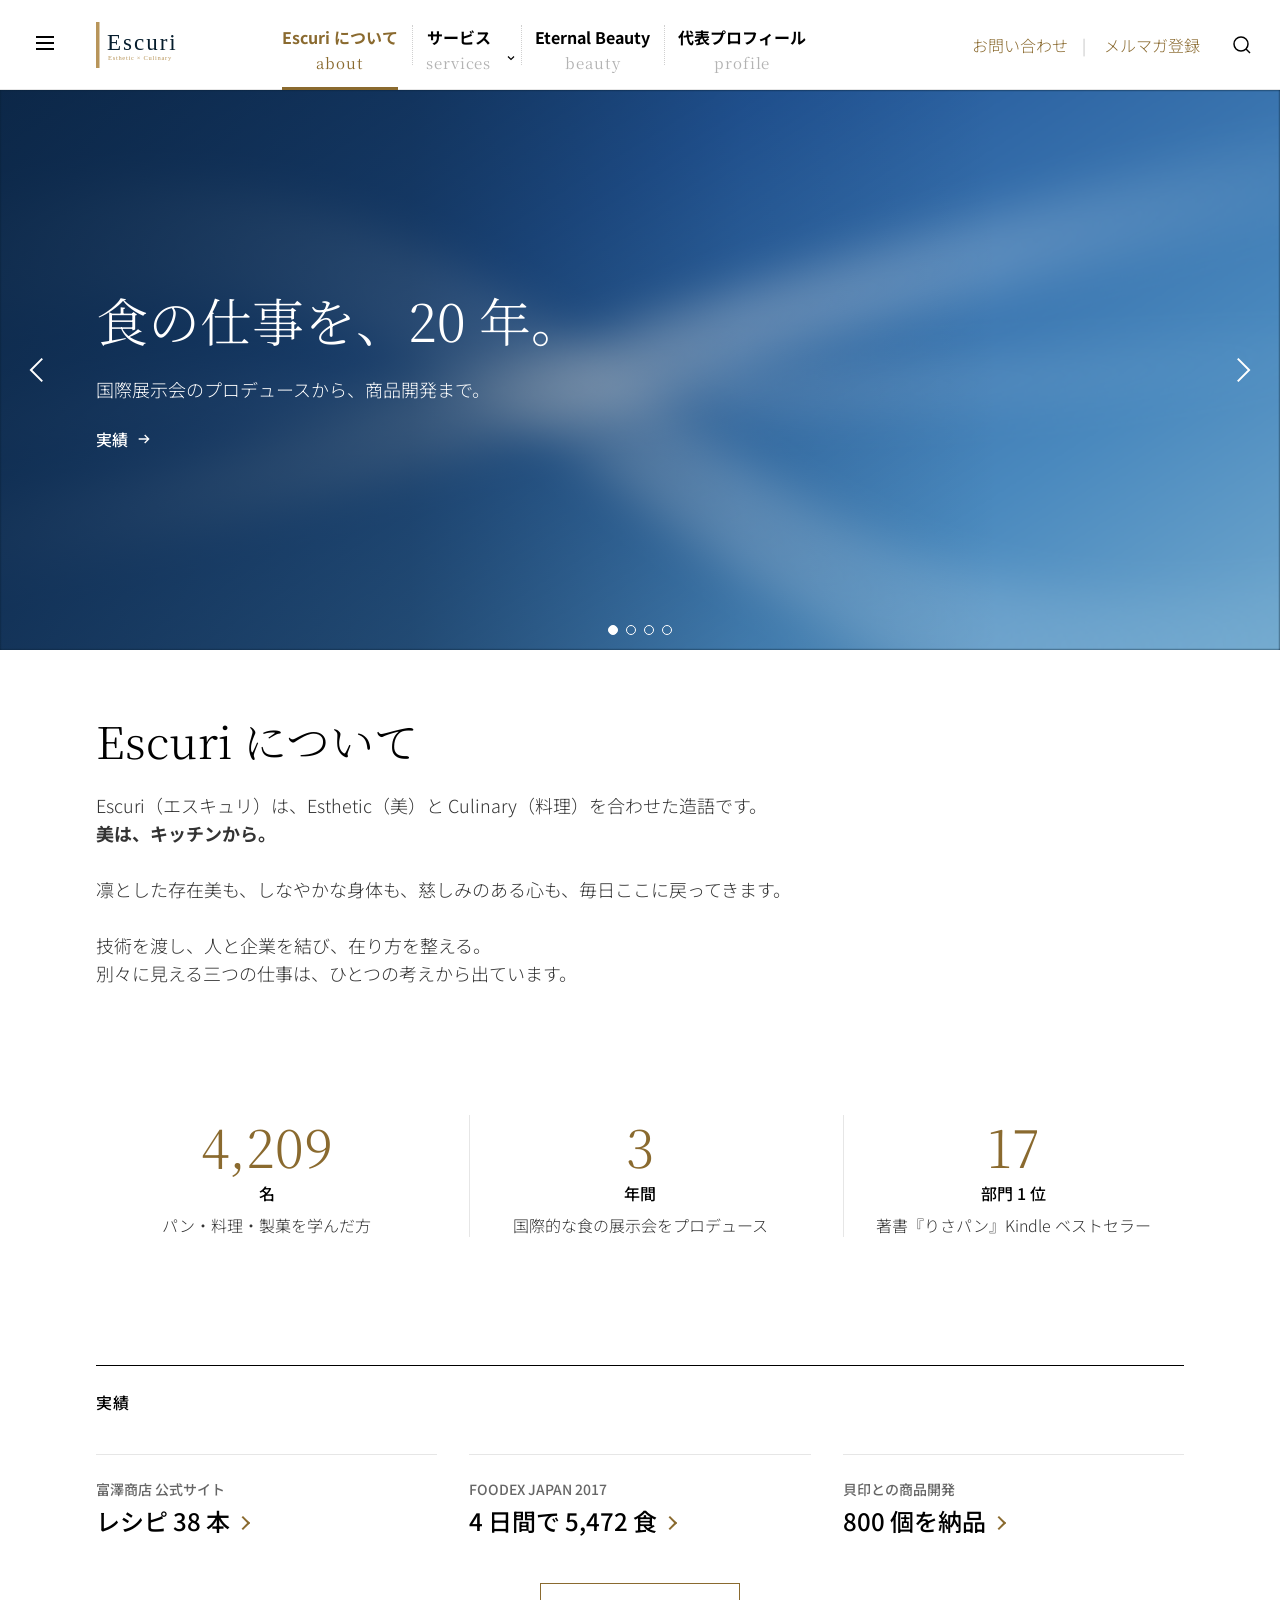
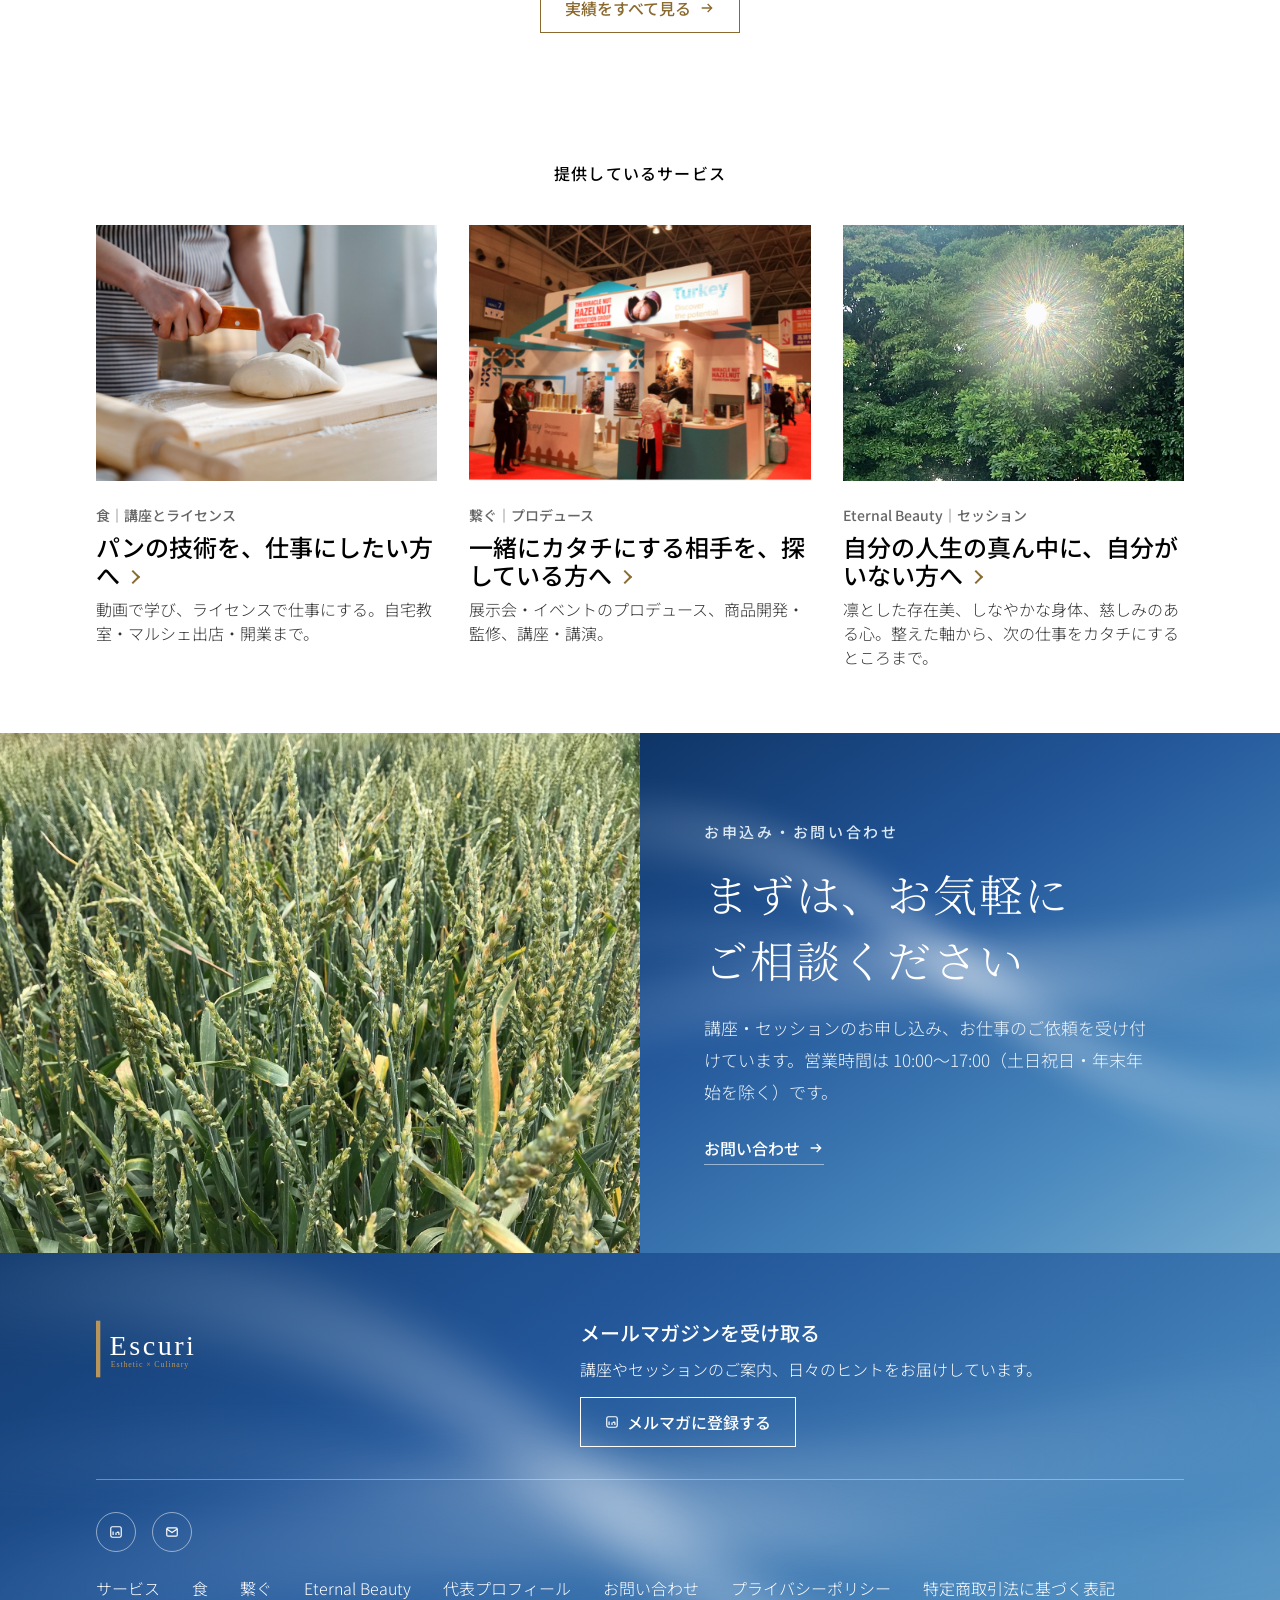
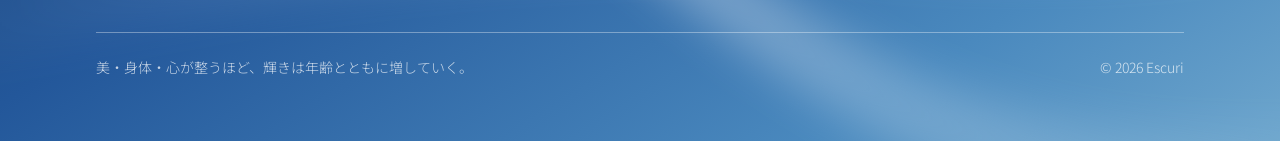
==== index.html @ a3604c34 "サイト更新 2026-10-09 10:33" ====
<!doctype html>
<html lang="ja">
<head>
<meta charset="utf-8">
<meta name="viewport" content="width=device-width, initial-scale=1">
<title>トップ | Escuri</title>
<meta name="description" content="年齢を重ねるほど、人生は良くなる。食、美・身体・心。桑野りさ 公式サイト。">


<meta property="og:type" content="website">
<meta property="og:site_name" content="Escuri">
<meta property="og:title" content="トップ | Escuri">
<meta property="og:description" content="年齢を重ねるほど、人生は良くなる。食、美・身体・心。桑野りさ 公式サイト。">
<meta property="og:url" content="https://lisakuwano.com/index.html">
<meta property="og:image" content="https://lisakuwano.com/assets/og.svg">
<meta property="og:locale" content="ja_JP">
<meta name="twitter:card" content="summary_large_image">
<meta name="twitter:title" content="トップ | Escuri">
<meta name="twitter:description" content="年齢を重ねるほど、人生は良くなる。食、美・身体・心。桑野りさ 公式サイト。">
<meta name="twitter:image" content="https://lisakuwano.com/assets/og.svg">
<link rel="icon" href="assets/favicon.svg?v=cf20629c">
<link rel="preconnect" href="https://fonts.googleapis.com"><link rel="preconnect" href="https://fonts.gstatic.com" crossorigin>
<link href="https://fonts.googleapis.com/css2?family=Noto+Sans+JP:wght@300;500;700&family=Noto+Serif+JP:wght@300;500&display=swap" rel="stylesheet">
<link rel="stylesheet" href="style.css?v=1791509632">
</head>
<body>
<a class="skip" href="#main">本文へスキップ</a>
<header class="gh">
  <div class="gh-in">
    <button class="burger" id="burger" aria-label="メニューを開く" data-open="メニューを開く" data-close="メニューを閉じる" aria-expanded="false" aria-controls="drawer"><span class="i-open"><svg width="32" height="32" viewBox="0 0 24 24" fill="none" stroke="currentColor" stroke-width="2.2"><path d="M3 6h18M3 12h18M3 18h18"/></svg></span><span class="i-close"><svg width="30" height="30" viewBox="0 0 24 24" fill="none" stroke="currentColor" stroke-width="2"><path d="M5 5l14 14M19 5L5 19"/></svg></span></button>
    <a class="logo" href="index.html" aria-label="Escuri トップ"><img src="assets/logo-head.svg?v=c30f5ccc" alt="Escuri" width="210" height="104"></a>
    <div class="navwrap">
      <nav aria-label="メインメニュー"><a href="index.html" class="on" aria-current="page">Escuri について<span class="nav-en">about</span></a><div class="dd"><a href="services.html">サービス<span class="nav-en">services</span></a><button type="button" class="ddb" aria-expanded="false" aria-controls="sub-services" aria-label="サービス のメニュー"><svg width="12" height="12" viewBox="0 0 24 24" fill="none" stroke="currentColor" stroke-width="2.4"><path d="M6 9l6 6 6-6"/></svg></button><div class="sub" id="sub-services"><a href="kitchen.html">食</a><a href="work.html">繋ぐ</a><a href="beauty.html">Eternal Beauty</a></div></div><a href="beauty.html">Eternal Beauty<span class="nav-en">beauty</span></a><a href="about.html">代表プロフィール<span class="nav-en">profile</span></a></nav>
    </div>
    <div class="tools">
      <div class="sign"><a href="contact.html">お問い合わせ</a><b>|</b><a class="btn" href="https://www.reservestock.jp/subscribe/331083" target="_blank" rel="noopener">メルマガ登録</a></div>
      <div class="row">
        <button class="icon" id="searchbtn" aria-label="サイト内検索" aria-expanded="false" aria-controls="search"><svg width="34" height="34" viewBox="0 0 24 24" fill="none" stroke="currentColor" stroke-width="1.5"><circle cx="11" cy="11" r="7"/><path d="M20 20l-4-4"/></svg></button>
        
      </div>
    </div>
  </div>
  <div class="search" id="search" hidden>
    <div class="wrap">
      <label class="sr" for="q">サイト内を検索</label>
      <input id="q" type="search" autocomplete="off" placeholder="キーワードを入力（例：セッション、パン講座）">
      <p class="shint" id="shint" aria-live="polite" data-none="該当するページが見つかりませんでした" data-cnt="{n}件見つかりました"></p>
      <ul class="sres" id="sres"></ul>
    </div>
  </div>
</header>
<div class="mega" id="drawer" hidden>
  <div class="wrap">
    <div class="mgrid"><div class="mcol"><h2>Escuri について</h2><ul><li><a href="index.html#about-escuri">Escuri とは</a></li><li><a href="about.html#greeting">ごあいさつ</a></li><li><a href="about.html">代表プロフィール</a></li><li><a href="about.html#history">経歴</a></li><li><a href="work.html#record">実績</a></li></ul></div><div class="mcol"><h2>サービス</h2><ul><li><a href="kitchen.html">食</a></li><li><a href="kitchen.html#license">パン講座とライセンス</a></li><li><a href="work.html">繋ぐ</a></li><li><a href="beauty.html">Eternal Beauty</a></li><li><a href="contact.html#form">お問い合わせ</a></li></ul></div><div class="mcol"><h2>発信</h2><ul><li><a href="https://note.com/eternalbeauty_l" target="_blank" rel="noopener">note</a></li><li><a href="https://www.reservestock.jp/subscribe/331083" target="_blank" rel="noopener">メールマガジン</a></li></ul></div><div class="mcol"><h2>Eternal Beauty</h2><ul><li><a href="beauty.html#purpose">理念</a></li><li><a href="beauty.html#beauty-how">セッション</a></li><li><a href="beauty.html#items">ご案内しているもの</a></li></ul></div></div>
    <div class="msns"><a href="https://note.com/eternalbeauty_l" target="_blank" rel="noopener"><svg width="14" height="14" viewBox="0 0 24 24" fill="none" stroke="currentColor" stroke-width="2"><rect x="3" y="3" width="18" height="18" rx="3"/><path d="M7 11v6M7 7.5v.01M12 17v-4m5 4v-3.5a1.5 1.5 0 0 0-3 0"/></svg> note</a><a href="contact.html"><svg width="14" height="14" viewBox="0 0 24 24" fill="none" stroke="currentColor" stroke-width="2"><rect x="3" y="5" width="18" height="14" rx="2"/><path d="M3 7l9 6 9-6"/></svg> お問い合わせ</a></div>
  </div>
</div>

<main id="main">
<section class="hc" id="hc" aria-roledescription="カルーセル" aria-label="注目コンテンツ">
  <div class="hc-track" id="track"><div class="slide deep" role="group" aria-roledescription="スライド" aria-label="1 / 4" data-theme="dark">
  <div class="txt"><div class="inner"><h2 class="ts-2">食の仕事を、20 年。</h2><p class="desc ts-7">国際展示会のプロデュースから、商品開発まで。</p><a class="cta" href="work.html#record">実績<span class="arrow" aria-hidden="true"></span></a></div></div>
  <div class="img"><img src="assets/art/silk-1.svg?v=f05116cf" alt=""></div>
</div><div class="slide deep" role="group" aria-roledescription="スライド" aria-label="2 / 4" data-theme="dark">
  <div class="txt"><div class="inner"><h2 class="ts-2">パンの技術を、収入の柱に</h2><p class="desc ts-7">スペルト小麦パンの動画講座とライセンス。教室、マルシェ、開業まで。</p><a class="cta" href="kitchen.html#license">パン講座<span class="arrow" aria-hidden="true"></span></a></div></div>
  <div class="img"><img src="assets/photo/real/breads-lineup-wide.jpg?v=3acd7c92" alt="" loading="lazy"></div>
</div><div class="slide deep" role="group" aria-roledescription="スライド" aria-label="3 / 4" data-theme="dark">
  <div class="txt"><div class="inner"><h2 class="ts-2">考え方が変わると、収入が動く</h2><p class="desc ts-7">NLP コーチングに基づくオンラインセッション。仕事と収入の次の一手を、具体的に決める。</p><a class="cta" href="beauty.html#beauty-how">セッション<span class="arrow" aria-hidden="true"></span></a></div></div>
  <div class="img"><img src="assets/art/silk-3.svg?v=5a060631" alt="" loading="lazy"></div>
</div><div class="slide deep" role="group" aria-roledescription="スライド" aria-label="4 / 4" data-theme="dark">
  <div class="txt"><div class="inner"><h2 class="ts-2">人と企業を、結ぶ</h2><a class="cta" href="work.html">実績を見る<span class="arrow" aria-hidden="true"></span></a></div></div>
  <div class="img"><img src="assets/photo/real/expo-booth-wide.jpg?v=6afe1807" alt="" loading="lazy"></div>
</div></div>
  <button class="hc-arrow prev" id="prev" aria-label="前のスライド"><svg width="34" height="34" viewBox="0 0 24 24" fill="none" stroke="currentColor" stroke-width="1.4"><path d="M15 4l-8 8 8 8"/></svg></button>
  <button class="hc-arrow next" id="next" aria-label="次のスライド"><svg width="34" height="34" viewBox="0 0 24 24" fill="none" stroke="currentColor" stroke-width="1.4"><path d="M9 4l8 8-8 8"/></svg></button>
  <div class="hc-dots" id="dots" role="tablist" aria-label="スライド選択"></div>
</section>
<article class="wrap intro" id="about-escuri"><h2>Escuri について</h2><p>Escuri（エスキュリ）は、Esthetic（美）と Culinary（料理）を合わせた造語です。<br><b>美は、キッチンから。</b><br><br>凛とした存在美も、しなやかな身体も、慈しみのある心も、毎日ここに戻ってきます。<br><br>技術を渡し、人と企業を結び、在り方を整える。<br>別々に見える三つの仕事は、ひとつの考えから出ています。</p></article>
<section class="module" aria-label="数字">
  <div class="wrap factoid"><div><div class="n" data-count="4600">0</div><div class="u">名</div><div class="t">パン・料理・製菓を学んだ方</div></div><div><div class="n" data-count="3">0</div><div class="u">年間</div><div class="t">国際的な食の展示会をプロデュース</div></div><div><div class="n" data-count="19">0</div><div class="u">部門 1 位</div><div class="t">著書『りさパン』Kindle ベストセラー</div></div></div>
</section>
<section class="module" id="proof" aria-labelledby="h-proof">
  <div class="wrap">
    <h2 class="sec-title border" id="h-proof">実績</h2>
    <div class="grid g3"><article class="item text"><div class="body"><div class="eyebrow">富澤商店 公式サイト</div><h3 class="h5"><a class="chev" href="https://tomiz.com/recipe/pro/search?author=46" target="_blank" rel="noopener">レシピ 38 本</a></h3><p class="d"></p></div></article><article class="item text"><div class="body"><div class="eyebrow">FOODEX JAPAN 2017</div><h3 class="h5"><a class="chev" href="work.html#record">4 日間で 5,472 食</a></h3><p class="d"></p></div></article><article class="item text"><div class="body"><div class="eyebrow">貝印との商品開発</div><h3 class="h5"><a class="chev" href="work.html#record">800 個を納品</a></h3><p class="d"></p></div></article></div>
    <div class="up-foot"><a class="btn-out" href="work.html#record">実績をすべて見る<span class="arrow" aria-hidden="true"></span></a></div>
  </div>
</section>
<section class="module" id="news" aria-labelledby="h-news">
  <div class="wrap">
    <h2 class="sec-title" id="h-news">提供しているサービス</h2>
    <div class="grid g3"><article class="item book hover">
  <a class="im cover" href="kitchen.html" tabindex="-1" aria-hidden="true"><img src="assets/photo/px-7966378.jpg?v=655ab56a" alt="" loading="lazy"></a>
  <div class="body"><div class="eyebrow">食｜講座とライセンス</div><h3 class="h5"><a class="chev" href="kitchen.html">パンの技術を、仕事にしたい方へ</a></h3><p class="d">動画で学び、ライセンスで仕事にする。自宅教室・マルシェ出店・開業まで。</p></div>
</article><article class="item book hover">
  <a class="im cover" href="work.html" tabindex="-1" aria-hidden="true"><img src="assets/photo/real/expo-booth.jpg?v=57b7074c" alt="" loading="lazy"></a>
  <div class="body"><div class="eyebrow">繋ぐ｜プロデュース</div><h3 class="h5"><a class="chev" href="work.html">一緒にカタチにする相手を、探している方へ</a></h3><p class="d">展示会・イベントのプロデュース、商品開発・監修、講座・講演。</p></div>
</article><article class="item book hover">
  <a class="im cover" href="beauty.html" tabindex="-1" aria-hidden="true"><img src="assets/photo/real/komorebi.jpg?v=cd95caef" alt="" loading="lazy"></a>
  <div class="body"><div class="eyebrow">Eternal Beauty｜セッション</div><h3 class="h5"><a class="chev" href="beauty.html">自分の人生の真ん中に、自分がいない方へ</a></h3><p class="d">凛とした存在美、しなやかな身体、慈しみのある心。整えた軸から、次の仕事をカタチにするところまで。</p></div>
</article></div>
    
  </div>
</section>
<section class="ctab" id="ask" aria-labelledby="h-ask">
  <div class="p"><img src="assets/photo/real/spelt-field.jpg?v=fffbfdb5" alt="" loading="lazy"></div>
  <div class="t"><img class="ctab-bg" src="assets/art/silk-4.svg?v=74292ebe" alt="">
    <div class="c">
      <div class="eyebrow">お申込み・お問い合わせ</div>
      <h2 class="ts-3" id="h-ask">まずは、お気軽に<br>ご相談ください</h2>
      <p>講座・セッションのお申し込み、お仕事のご依頼を受け付けています。営業時間は 10:00〜17:00（土日祝日・年末年始を除く）です。</p>
      <a class="cta" href="contact.html#form">お問い合わせ<span class="arrow" aria-hidden="true"></span></a>
    </div>
  </div>
</section>
</main>
<footer class="gf">
  <div class="wrap">
    <div class="top">
      <a class="logo" href="index.html"><img src="assets/logo.svg?v=bc6866d0" alt="Escuri" loading="lazy"></a>
      <div class="nl">
        <h2 class="nlh">メールマガジンを受け取る</h2>
        <p>講座やセッションのご案内、日々のヒントをお届けしています。</p>
        <a class="linebtn" href="https://www.reservestock.jp/subscribe/331083" target="_blank" rel="noopener"><svg width="14" height="14" viewBox="0 0 24 24" fill="none" stroke="currentColor" stroke-width="2"><rect x="3" y="3" width="18" height="18" rx="3"/><path d="M7 11v6M7 7.5v.01M12 17v-4m5 4v-3.5a1.5 1.5 0 0 0-3 0"/></svg><span>メルマガに登録する</span></a>
      </div>
    </div>
    <div class="mid">
      <div class="sns"><a href="https://note.com/eternalbeauty_l" target="_blank" rel="noopener" aria-label="note"><svg width="14" height="14" viewBox="0 0 24 24" fill="none" stroke="currentColor" stroke-width="2"><rect x="3" y="3" width="18" height="18" rx="3"/><path d="M7 11v6M7 7.5v.01M12 17v-4m5 4v-3.5a1.5 1.5 0 0 0-3 0"/></svg></a><a href="contact.html" aria-label="お問い合わせ"><svg width="14" height="14" viewBox="0 0 24 24" fill="none" stroke="currentColor" stroke-width="2"><rect x="3" y="5" width="18" height="14" rx="2"/><path d="M3 7l9 6 9-6"/></svg></a></div>
      <div class="links"><a href="services.html">サービス</a><a href="kitchen.html">食</a><a href="work.html">繋ぐ</a><a href="beauty.html">Eternal Beauty</a><a href="about.html">代表プロフィール</a><a href="contact.html">お問い合わせ</a><a href="privacy.html">プライバシーポリシー</a><a href="legal.html">特定商取引法に基づく表記</a></div>
    </div>
    <div class="bot"><span>美・身体・心が整うほど、輝きは年齢とともに増していく。</span><span>© 2026 Escuri</span></div>
  </div>
</footer>
<script type="application/json" id="sidx">[{"t": "トップ", "d": "年齢を重ねるほど、人生は良くなる。食、美・身体・心。桑野りさ 公式サイト。", "u": "index.html"}, {"t": "お問い合わせ", "d": "Instagram・コミュニティ・お仕事のご依頼", "u": "contact.html"}, {"t": "レシピ 38 本", "d": "", "u": "https://tomiz.com/recipe/pro/search?author=46"}, {"t": "4 日間で 5,472 食", "d": "", "u": "work.html#record"}, {"t": "800 個を納品", "d": "", "u": "work.html#record"}, {"t": "パンの技術を、仕事にしたい方へ", "d": "動画で学び、ライセンスで仕事にする。自宅教室・マルシェ出店・開業まで。", "u": "kitchen.html"}, {"t": "一緒にカタチにする相手を、探している方へ", "d": "展示会・イベントのプロデュース、商品開発・監修、講座・講演。", "u": "work.html"}, {"t": "自分の人生の真ん中に、自分がいない方へ", "d": "凛とした存在美、しなやかな身体、慈しみのある心。整えた軸から、次の仕事をカタチにするところまで。", "u": "beauty.html"}, {"t": "代表プロフィール", "d": "桑野りさの経歴と実績。企業との商品開発、国際展示会のプロデュース。", "u": "about.html"}, {"t": "国際的な食の展示会", "d": "幕張メッセ・東京ビッグサイトの食の祭典で、トルコのヘーゼルナッツ協会（現在は他団体と統合）の出展を3 年間担当。レシピ・商品・写真・試食・デモンストレーション。", "u": "work.html#services"}, {"t": "心と食のレッスン", "d": "東邦大学医療センターでのメンタルケアレッスン、福祉施設でのレジリエンス講座。障がいのある子どもたちとのパンづくり「天使のレシピ」も主宰。", "u": "kitchen.html#care"}, {"t": "パン屋・カフェの開業", "d": "富山・鹿児島・広島で 4 名がパン屋・カフェを開業。70 歳・初心者から 4 か月で開業した例も。", "u": "kitchen.html#graduates"}, {"t": "Eternal Beauty", "d": "私が、私に還ること。NLP コーチングに基づくセッション、エターナルビューティー講座、LISA_語録、Purity Diary。", "u": "beauty.html"}, {"t": "Tea Time", "d": "直接お話しいただけるお茶会。会場とお食事の内容によって金額が変わります。", "u": "contact.html"}, {"t": "セッション", "d": "60〜90 分。いまの課題を整理し、仕事と人生の次の一手を決めます。", "u": "https://lin.ee/8cbTkzR"}, {"t": "スタンダード", "d": "月 2 回×3 か月＋チャット相談。考え方を整え、仕事と収入の方向性を定めます。", "u": "https://lin.ee/8cbTkzR"}, {"t": "プレミアム", "d": "月 2 回×6 か月＋チャット相談＋対面 2 回。整えた考え方を、仕事・収入・人間関係の変化として定着させます。", "u": "https://lin.ee/8cbTkzR"}, {"t": "ヘナ", "d": "植物のヘナで髪を染めています。LINE でご案内しています。", "u": "https://line.me/R/ti/p/@260bwyfa?ts=09301450&oat_content=url"}, {"t": "ソマチ", "d": "古代の地層から出てきた岩石の粉。LINE でご案内しています。", "u": "https://lin.ee/n8rUjqb"}, {"t": "食", "d": "パン・料理・お菓子の講座と、自宅教室の開講・マルシェ出店・店舗開業までを見据えたライセンス制度。", "u": "kitchen.html"}, {"t": "大事な人に、渡せるパンを", "d": "著書『りさパン 〜しあわせの見つけ方〜』（Kindle）ベストセラー 19 部門 1 位。", "u": "kitchen.html#risapan"}, {"t": "パン・料理・お菓子", "d": "", "u": "kitchen.html#lessons"}, {"t": "つくる", "d": "基礎から、ご家庭で本格的なパンを焼けるまで。", "u": "#license"}, {"t": "教える", "d": "ご自宅でパン教室を開き、講師として収入を得る。", "u": "#license"}, {"t": "届ける", "d": "マルシェなどで販売し、自分の商品を持つ。", "u": "#license"}, {"t": "開く", "d": "店舗の開業を目指す。", "u": "#license"}, {"t": "しあわせのパン習慣 ― 88,000 円", "d": "スペルト小麦×北海道産小麦の 12 種のパン。毎月のレシピと動画、ミックス粉のお届け、月 1 回のオンライン相談会。", "u": "contact.html"}, {"t": "米粉パン 7 種 ― 88,000 円", "d": "7 種類の米粉パンを、動画でご自宅から学べます。", "u": "contact.html"}, {"t": "米粉パン 7 種 ― 165,000 円", "d": "レシピの商用利用が可能。自宅教室・販売に。", "u": "contact.html"}, {"t": "スペルト小麦 6 種 ― 275,000 円", "d": "スペルト小麦パン 6 種のライセンス。教室・販売に。", "u": "contact.html"}, {"t": "開業プレミアム ― 495,000 円〜", "d": "ライセンス＋動画講座＋6 か月の月 1 回オンライン相談会。", "u": "contact.html"}, {"t": "70 歳・初心者から 4 か月で", "d": "パン作り初心者から受講し、4 か月でパン屋を開業。", "u": "#graduates"}, {"t": "パン屋", "d": "", "u": "#graduates"}, {"t": "カフェ＆パン教室", "d": "", "u": "#graduates"}, {"t": "百貨店とマルシェ", "d": "小田急百貨店 シーズンスイーツ（2019 年 9 月 18 日〜24 日／栗のシュトレアン）。<br>世田谷パン祭り（2015 年 10 月・2019 年 10 月の 2 回）。2019 年は、マスカルポーネチーズ カンパーニュがシンボルパ", "u": "kitchen.html#popup"}, {"t": "人を内側から支える仕事", "d": "障害のある方とのパンづくり、大学病院でのメンタルケアレッスン、福祉施設でのレッスン。", "u": "kitchen.html#care"}, {"t": "つくり手の視点で", "d": "レシピの開発、商品の設計、撮影とスタイリング。<br>つくる側の事情が分かるので、売り場に出せる形まで詰める。", "u": "kitchen.html#products"}, {"t": "繋ぐ", "d": "人と企業を結ぶ紹介とコンサルティング。展示会・イベントのプロデュース、商品開発・監修、講座・講演、PR・アンバサダー・モデル。", "u": "work.html"}, {"t": "展示会・イベント", "d": "海外企業・団体の出展をプロデュース。", "u": "contact.html"}, {"t": "商品開発・監修", "d": "企画・開発・監修。", "u": "contact.html"}, {"t": "食・生き方・心のケア", "d": "パン・料理・お菓子、Eternal Beauty の在り方、福祉・医療の現場でのメンタルケアレッスン。", "u": "contact.html"}, {"t": "PR・アンバサダー・モデル", "d": "実際に使い、続けている立場から。", "u": "contact.html"}, {"t": "富澤商店 公式サイト", "d": "「桑野 りさ先生」として掲載。書籍『富澤商店の厳選 100 レシピ お菓子・パン』にも。", "u": "https://tomiz.com/recipe/pro/search?author=46"}, {"t": "企業とのお仕事", "d": "富澤商店、明治おいしい牛乳、ヴィクトリノックス、ボンヌママン、キッチンエイド、池商、リストニア蜂蜜、NTT ドコモ会員冊子ほか（敬称略）。レシピの提供・掲載、商品開発、フードスタイリング。", "u": "contact.html#form"}, {"t": "GRILL&BAR うしすけ ヴィーナスフォート店", "d": "店舗向けに商品を開発し、納品。", "u": "contact.html#form"}, {"t": "貝印との商品開発", "d": "ハート型・星型の食パン型を開発。商談用に栗のパウンドケーキ 100 本、800 個を納品。", "u": "contact.html#form"}, {"t": "注目の料理教室に掲載", "d": "貝印の公式サイト Kai House Club の「注目の料理教室」特集に、Bread Salon Lisa を掲載（2022 年 1 月）。", "u": "https://www.kaihouse.jp/cookingclass-kuwanorisa1/"}, {"t": "あこ酵母ご利用のパン教室", "d": "有限会社あこ天然酵母の公式サイトの「あこ酵母ご利用のパン教室」一覧に、Bread Salon Lisa（大田区）として掲載。", "u": "https://www.ako-tennenkoubo.com/20210430150526"}, {"t": "ル・コルドン・ブルー パリ校", "d": "「La Boulangerie Traditionnelle」修了。あこ庵で研修。", "u": "about.html#history"}, {"t": "協会・施設での講座", "d": "日本パンコーディネーター協会、大田文化の森、日本Flour協会ほかで登壇。", "u": "contact.html#form"}, {"t": "りさパン〜しあわせの見つけ方〜", "d": "Kindle ベストセラー 19 部門 1 位。", "u": "https://www.amazon.co.jp/dp/B09PTBQSJS"}, {"t": "あなたが奇跡を起こす本", "d": "5 人の女性起業家による共著。Kindle 6 部門 1 位。", "u": "https://www.amazon.co.jp/dp/B0C9HZ3NXK"}, {"t": "国際的な食の展示会", "d": "FABEX 2017（東京ビッグサイト）、FOODEX JAPAN 2017（幕張メッセ・第 42 回 国際食品・飲料展）、パティスリー＆ブーランジェリージャパン 2015・2016。レシピ開発とフードスタイリングを担当。", "u": "work.html#expo"}, {"t": "4 日間で 5,472 食", "d": "ピザ 1,800 食・ブラウニー 1,872 食・マドレーヌ 1,800 食。段ボール 19 箱分。", "u": "work.html#expo"}, {"t": "雑誌・新聞掲載", "d": "『ELLE à table』no.72、『SALUS』2022 年 8 月号、十勝毎日新聞 2021 年 9 月 7 日「味深いスペルト小麦」（東京圏 NOW）。", "u": "kitchen.html"}, {"t": "百貨店とマルシェ", "d": "小田急百貨店 秋のシーズンスイーツ（2019 年 9 月 18〜24 日）。世田谷パン祭り（2015 年 10 月・2019 年 10 月の 2 回。2019 年はマスカルポーネチーズ カンパーニュがシンボルパンに選定）。ハウスクエア横浜 ワンワンフェスティバル（2018 年・2019 年）。", "u": "kitchen.html"}, {"t": "パン職人と、約 5 年間", "d": "パン職人の志賀勝栄氏とともに「志賀Labo」を立ち上げ、約 5 年間にわたり講習会を主催。<br>毎回、全国からパンに携わる方が集まった。<br><br>教える側ではなく、学ぶ場をつくる側に立った。", "u": "work.html#shigalabo"}, {"t": "企業の冊子を、一冊まるごと", "d": "北海道ソラサンフーズのメニュー＆レシピブックを制作。<br>北海道フライド野菜と、北海道産キャラメルソース＆ペーストで作るパンとお菓子 26 品。<br>レシピの開発から、撮影、誌面の構成までを担当。", "u": "work.html#recipebook"}, {"t": "サービス", "d": "パンの講座とライセンス。人と企業を繋ぐ。Eternal Beauty のセッション。", "u": "services.html"}, {"t": "パンの技術を、仕事にする", "d": "スペルト小麦と低糖質のパン。動画講座とライセンスで、教室・マルシェ・開業まで。", "u": "kitchen.html"}, {"t": "人と企業を、結ぶ", "d": "展示会・イベントのプロデュース、商品開発・監修、講座・講演。", "u": "work.html"}, {"t": "美・身体・心を、整える", "d": "凛とした存在美、しなやかな身体、慈しみのある心。NLP コーチングに基づくセッション。", "u": "beauty.html"}, {"t": "プライバシーポリシー", "d": "プライバシーポリシー。個人情報の取り扱いについて。", "u": "privacy.html"}, {"t": "特定商取引法に基づく表記", "d": "特定商取引法に基づく表記。", "u": "legal.html"}, {"t": "お問い合わせ", "d": "お問い合わせ。セッション・講座のご相談、お仕事のご依頼。", "u": "contact.html"}]</script>
<script src="site.js?v=1791509632"></script>
</body>
</html>
---- style.css ----
/* ===========================================================
   mckinsey-site kata — McKinsey Design System 実測トークン版
   すべての数値は www.mckinsey.com/jp/overview の実測 (2026-09-22)。
   計測条件: Chrome / viewport 1600・1440・1280・1024・768・390
   =========================================================== */
:root{
  /* 色（--mdc-color-* の実値） */
  --deep:#051C2C; --electric:#8A6A2F; /* 金（白地で文字コントラスト 5:1）*/ --ink:#000;
  --text:#333333; --muted:#666666; --hint:#757575;
  --gray-30:#B3B3B3; --gray-18:#D0D0D0; --gray-10:#E6E6E6;
  --gray-06:#F0F0F0; --gray-04:#F5F5F5; --gray-02:#FAFAFA; --white:#fff;
  /* 書体（--mdc-font-family-japanese-*） */
  --serif:"Noto Serif JP","ＭＳ Ｐ明朝","MS PMincho",Georgia,serif;
  --sans:"Noto Sans JP","ＭＳ Ｐゴシック","MS PGothic","Helvetica Neue",Arial,sans-serif;
  --w-light:300; --w-medium:500; --w-bold:700;
  /* レイアウト: ページ1440上限 / コンテンツ85%・最大1224 / 左右7.5% */
  --page:1440px; --col:85%; --col-max:1224px;
  --gutter-lg:32px; --gutter-xl:48px;
  --header-h:90px;
}
*{box-sizing:border-box;margin:0;padding:0}
html{scroll-behavior:smooth}
body{font-family:var(--sans);font-weight:var(--w-light);font-size:16px;line-height:24px;
  color:var(--text);background:var(--white);-webkit-font-smoothing:antialiased;overflow-x:hidden}
a{color:inherit;text-decoration:none}
img{display:block;max-width:100%}
button,input,select{font:inherit}
h1,h2,h3,h4,h5,h6{font-weight:inherit;overflow-wrap:anywhere}
/* 実測: ページ全体に上限は無い（セクションはビューポート全幅）。
   コンテンツ列だけが min(85%, 1224px) で中央。1920 で x=348 / 1440 で x=108 / 1280 で x=96 */
main{width:100%}
.wrap{width:min(var(--col),var(--col-max));margin:0 auto}
.sr,.skip{position:absolute;width:1px;height:1px;overflow:hidden;clip:rect(0 0 0 0);white-space:nowrap}
.skip:focus{position:fixed;top:8px;left:8px;width:auto;height:auto;clip:auto;z-index:100;
  background:var(--white);color:var(--ink);padding:12px 16px;border:2px solid var(--electric)}

/* ===== typography（実測: ts-2 52/62.4・ts-3 44/52.8・ts-4 36/43.2, すべて serif 300） ===== */
.ts-2{font-family:var(--serif);font-weight:var(--w-light);font-size:44px;line-height:1.2;color:var(--ink)}
.ts-3{font-family:var(--serif);font-weight:var(--w-light);font-size:36px;line-height:1.2;color:var(--ink)}
.ts-4{font-family:var(--serif);font-weight:var(--w-light);font-size:36px;line-height:1.2;color:var(--ink)}
.ts-7{font-size:18px;line-height:28px;font-weight:var(--w-light)}
.ts-8{font-size:16px;line-height:24px;font-weight:var(--w-light)}
.h2{font-family:var(--serif);font-weight:var(--w-light);font-size:36px;line-height:1.2;color:var(--ink)}
.h5{font-size:24px;line-height:28px;font-weight:var(--w-medium);color:var(--ink)}
.h6{font-size:20px;line-height:32px;font-weight:var(--w-medium);color:var(--ink)}
@media(min-width:1280px){
  .ts-2{font-size:52px;line-height:62.4px}
  .ts-3{font-size:44px;line-height:52.8px}
}
/* セクション見出し: 16/24 fw500 ls1.2px 中央 */
.sec-title{font-family:var(--sans);font-size:16px;font-weight:var(--w-medium);line-height:24px;
  letter-spacing:1.2px;text-align:center;color:var(--ink)}
.sec-title.border{text-align:left;letter-spacing:1.2px;border-top:1px solid var(--ink);padding-top:24px}
/* 説明文: 20/32・幅918/1224 (75%)・中央 */
.sec-dek{width:75%;max-width:918px;margin:32px auto 0;font-size:20px;line-height:32px;
  font-weight:var(--w-light);text-align:center;color:var(--text)}
.sec-dek.left{text-align:left;margin-left:0}
.eyebrow{font-size:14px;font-weight:var(--w-medium);line-height:20px;color:var(--text)}

/* ===== links & buttons（CTA 16/24 fw500, icon gap 8） ===== */
.arrow{display:inline-block;width:16px;height:16px;flex:none;background:currentColor;
  -webkit-mask:url('data:image/svg+xml;utf8,<svg xmlns="http://www.w3.org/2000/svg" viewBox="0 0 24 24" fill="none" stroke="black" stroke-width="2"><path d="M4 12h15M13 6l6 6-6 6"/></svg>') center/contain no-repeat;
  mask:url('data:image/svg+xml;utf8,<svg xmlns="http://www.w3.org/2000/svg" viewBox="0 0 24 24" fill="none" stroke="black" stroke-width="2"><path d="M4 12h15M13 6l6 6-6 6"/></svg>') center/contain no-repeat;
  transition:transform .15s}
.cta{display:inline-flex;align-items:center;gap:8px;font-size:16px;font-weight:var(--w-medium);
  line-height:24px;color:var(--ink);min-height:24px}
.cta .arrow{color:var(--electric)}
.cta:hover{color:var(--electric)}
.cta:hover .arrow{transform:translateX(4px)}
.dark .cta,.dark .cta .arrow{color:#fff}
.btn-out{display:inline-flex;align-items:center;gap:8px;border:1px solid var(--electric);color:var(--electric);
  padding:12px 24px;font-size:16px;font-weight:var(--w-medium);line-height:24px;transition:background .15s,color .15s}
.btn-out:hover{background:var(--electric);color:#fff}
.up-foot{text-align:center;margin-top:40px}
.chev::after{content:"";display:inline-block;width:8px;height:8px;margin:0 0 3px 8px;
  border-right:2px solid var(--electric);border-top:2px solid var(--electric);transform:rotate(45deg);transition:transform .15s}
.item:hover .chev::after{transform:rotate(45deg) translate(2px,-2px)}
.item .h5 a:hover{color:var(--electric)}

/* ===== global header: 90px / burger 0-89 / logo x96 h52 / nav pb24 ===== */
.gh{position:sticky;top:0;z-index:60;background:#fff;height:var(--header-h);box-shadow:inset 0 -1px 0 var(--gray-10)}
.gh-in{display:flex;align-items:stretch;height:var(--header-h);padding:0 16px 0 0}
.gh .burger{width:89px;flex:none;display:grid;place-items:center;border:0;background:none;cursor:pointer;color:var(--ink)}
.gh .burger svg{width:24px;height:24px}
.gh .burger .i-close{display:none}
.gh .burger[aria-expanded="true"] .i-open{display:none}
.gh .burger[aria-expanded="true"] .i-close{display:block}
.mega[hidden],.search[hidden],.langmenu[hidden]{display:none}
.gh .logo{display:flex;align-items:center;flex:none;margin-left:7px}
.gh .logo img{height:52px;width:auto}
.gh .navwrap{position:relative;display:flex;align-items:stretch;flex:1;min-width:0;margin-left:67px}
.gh .office{position:absolute;top:22px;left:12px;font-size:14px;font-weight:var(--w-medium);line-height:20px;color:var(--ink)}
.gh nav{display:flex;align-items:stretch}
.gh nav>a,.gh .dd>a{display:flex;align-items:flex-end;padding:0 12px 24px;font-size:16px;
  font-weight:var(--w-bold);line-height:24px;color:var(--ink);white-space:nowrap;position:relative}
.gh nav a:hover{color:var(--electric)}
.gh nav a.on{color:var(--electric)}
.gh nav a.on::after{content:"";position:absolute;left:12px;right:12px;bottom:0;height:3px;background:var(--electric)}
.gh .dd{display:flex;align-items:stretch;position:relative}
.gh .ddb{display:flex;align-items:flex-end;padding:0 4px 26px 0;border:0;background:none;color:var(--ink);cursor:pointer}
.gh .sub{display:none;position:absolute;top:var(--header-h);left:0;min-width:240px;background:#fff;
  border:1px solid var(--gray-10);padding:8px 0;z-index:20}
.gh .dd.open .sub{display:block}
.gh .sub a{display:block;padding:12px 16px;font-size:16px;font-weight:var(--w-light);line-height:24px}
.gh .sub a:hover{color:var(--electric);background:var(--gray-02)}
.gh .tools{display:flex;flex-direction:row;align-items:center;justify-content:flex-end;gap:14px;flex:none}
.gh .sign{display:flex;align-items:center;gap:8px;font-size:16px;font-weight:var(--w-light);line-height:24px}
.gh .sign a{padding:0 6px;color:var(--electric)}
.gh .sign b{font-weight:var(--w-light);color:var(--gray-30)}
.gh .sign a.btn{margin-left:4px;padding:0 6px}
.gh .row{display:flex;align-items:center}
.gh .icon{width:44px;display:grid;place-items:center;border:0;background:none;cursor:pointer;color:var(--ink)}
.gh .icon svg{width:24px;height:24px}
.gh .sep{display:none}
.gh .lang{position:relative;display:flex}
.gh .lang>button{display:flex;align-items:center;gap:6px;padding:0 6px;min-width:63.5px;justify-content:center;
  border:0;background:none;cursor:pointer;font-size:14px;font-weight:var(--w-medium);line-height:20px;color:var(--ink)}
.gh .caret{width:0;height:0;border:4px solid transparent;border-top-color:currentColor;margin-top:3px}
.langmenu{position:absolute;top:64px;right:0;background:#fff;border:1px solid var(--gray-10);list-style:none;min-width:98px;z-index:20}
.langmenu a{display:flex;flex-direction:column;gap:4px;padding:16px;font-size:16px;font-weight:var(--w-light);line-height:24px}
.langmenu small{font-size:14px;line-height:20px;color:var(--muted)}
.langmenu li.cur a{color:var(--electric)}
.langmenu a:hover{background:var(--gray-02)}
/* search panel */
.search{border-top:1px solid var(--gray-10);background:#fff;padding:32px 0 40px}
.search input{width:100%;border:0;border-bottom:1px solid var(--ink);padding:12px 0;
  font-size:24px;line-height:28px;font-weight:var(--w-light);outline:none}
.search input:focus{border-bottom-color:var(--electric)}
.shint{margin-top:16px;font-size:16px;line-height:24px;color:var(--muted)}
.sres{list-style:none;margin-top:16px;max-height:320px;overflow:auto}
.sres a{display:block;padding:12px 0;border-bottom:1px solid var(--gray-10)}
.sres b{display:block;font-size:16px;font-weight:var(--w-medium);line-height:24px;color:var(--ink)}
.sres span{display:block;font-size:16px;line-height:24px;color:var(--muted)}

/* ===== mega menu ===== */
.mega{position:sticky;top:var(--header-h);z-index:55;color:#fff;padding:48px 0 40px;background:#0C2F5E url(assets/art/silk-2.svg) center/cover no-repeat}
.mega>.wrap{position:relative;z-index:1}
.mgrid{display:grid;grid-template-columns:repeat(4,1fr);gap:32px}
.mcol h2{font-size:14px;font-weight:var(--w-medium);line-height:20px;letter-spacing:1.2px;
  padding-bottom:16px;border-bottom:1px solid rgba(255,255,255,.3);margin-bottom:16px}
.mcol ul{list-style:none}
.mcol li+li{margin-top:12px}
.mcol a{font-size:16px;font-weight:var(--w-light);line-height:24px}
.mcol a:hover{color:#fff;text-decoration:underline;text-underline-offset:4px}
.msns{display:flex;flex-wrap:wrap;gap:24px;margin-top:40px;padding-top:24px;border-top:1px solid rgba(255,255,255,.3)}
.msns a{display:inline-flex;align-items:center;gap:8px;font-size:14px;line-height:20px}

/* ===== hero carousel: 高さ560 / 内側padding 64 / dots下15 ===== */
.hc{position:relative;overflow:hidden;height:560px;background:var(--deep)}
.hc-track{display:flex;height:100%;transition:transform .5s cubic-bezier(.4,0,.2,1)}
.slide{position:relative;flex:0 0 100%;height:100%;display:flex;align-items:center}
.slide.deep{background:var(--deep);color:#fff}
.slide.grey{background:var(--gray-06);color:var(--ink)}
.slide .txt{position:relative;z-index:2;width:100%}
.slide .inner{width:min(var(--col),var(--col-max));margin:0 auto;padding:64px 0;
  display:flex;flex-direction:column;gap:24px;align-items:flex-start}
.slide .inner>*{max-width:60%}
.slide.deep .ts-2,.slide.deep .eyebrow,.slide.deep .desc{color:#fff}
.slide.deep .cta{color:#fff}
.slide.deep .cta .arrow{color:#fff}
.slide .img{position:absolute;inset:0;z-index:1}
.slide .img::before{content:"";position:absolute;inset:0;z-index:2;
  background:linear-gradient(90deg,rgba(10,32,56,.68) 0%,rgba(10,32,56,.50) 32%,rgba(10,32,56,.14) 58%,rgba(10,32,56,0) 78%)}
.slide .img img{width:100%;height:100%;object-fit:cover;filter:blur(1px)}

.hc-arrow{position:absolute;top:50%;transform:translateY(-50%);z-index:3;width:44px;height:44px;
  display:grid;place-items:center;border:0;background:none;color:#fff;cursor:pointer}
.hc-arrow.prev{left:16px}
.hc-arrow.next{right:16px}
.hc.on-light .hc-arrow{color:var(--ink)}
.hc-dots{position:absolute;left:0;right:0;bottom:15px;z-index:3;display:flex;justify-content:center;gap:8px}
.hc-dots button{width:10px;height:10px;border-radius:50%;border:1px solid #fff;background:none;cursor:pointer;padding:0}
.hc-dots button[aria-selected="true"]{background:#fff}
.hc.on-light .hc-dots button{border-color:var(--ink)}
.hc.on-light .hc-dots button[aria-selected="true"]{background:var(--ink)}

/* ===== module（上下padding 64 / 見出し→内容 40） ===== */
.module{padding:64px 0}
.module .sec-title+.grid,.module .sec-title+.circles,.module .sec-title+.map-tabs{margin-top:40px}
.module .sec-dek+.grid{margin-top:40px}
.grid{display:grid;gap:32px}
.g2{grid-template-columns:repeat(2,1fr)}
.g3{grid-template-columns:repeat(3,1fr)}
.g4{grid-template-columns:repeat(4,1fr)}
/* card: 画像16:9 → 24px → 見出し24/28 sans → 8px → 本文16/24 */
.item{display:flex;flex-direction:column;gap:24px}
.item .im{display:block;overflow:hidden;aspect-ratio:4/3}
.item .im img{width:100%;height:100%;object-fit:cover;transition:transform .3s}
.item.hover:hover .im img{transform:scale(1.04)}
.item .body{display:flex;flex-direction:column;gap:8px}
.item .eyebrow{color:var(--muted)}
.item .d{font-size:16px;line-height:24px;font-weight:var(--w-light);color:var(--text)}
.item.text{gap:8px;border-top:1px solid var(--gray-10);padding-top:24px}
.item.book .im{aspect-ratio:4/3}
.item.card2 .im{aspect-ratio:4/3}

/* ===== split (tum) = 本家 TwoUpMedium の実測 =====
   全幅 / 左右50% / テキスト面は deep 地に白文字 / padding 64 と外側インセット
   外側インセットはコンテンツ列の左端に一致: max(15%, 50vw - 612px)
   （1920→348, 1600→188, 1440→108, 1280→96, 1024→76.8）
   テキスト本体は幅 548px 固定                                              */
.tum{display:grid;grid-template-columns:1fr 1fr;align-items:stretch;height:560px;color:#fff;
  background:#0C2F5E url(assets/art/silk-2.svg) center/cover no-repeat}
.tum .t{display:flex;align-items:center;min-width:0;padding:64px 64px 64px max(15%,calc(50vw - 612px))}
.tum.right .t{padding:64px max(15%,calc(50vw - 612px)) 64px 64px}
.tum .c{display:flex;flex-direction:column;align-items:flex-start;gap:0;width:548px;max-width:100%}
.tum .eyebrow{color:#fff;font-weight:var(--w-light);margin-bottom:4px}
.tum .c h2{font-family:var(--serif);font-weight:var(--w-light);font-size:44px;line-height:52.8px;color:#fff}
.tum .c p{margin-top:16px;font-size:20px;line-height:32px;font-weight:var(--w-light);color:#fff}
.tum .c .cta{margin-top:24px;color:#fff}
.tum .c .cta .arrow{color:#fff}
.tum .p{height:100%;overflow:hidden}
.tum .p img{display:block;width:100%;height:100%;object-fit:cover}
@media(min-width:1920px){.tum .c h2{font-size:52px;line-height:62.4px}}

/* ===== feature (oum) ===== */
.oum{display:grid;grid-template-columns:1fr 1fr;gap:32px;align-items:center}
.oum+.oum{margin-top:64px}
.oum.left .c{order:2}
.oum.left .media{order:1}
.oum .c{display:flex;flex-direction:column;gap:24px;align-items:flex-start}
.oum .c h2{font-family:var(--serif);font-weight:var(--w-light);font-size:36px;line-height:1.2;color:var(--ink)}
.oum .media{aspect-ratio:4/3;overflow:hidden}
.oum .media img{width:100%;height:100%;object-fit:cover}

/* ===== factoid ===== */
.factoid{display:grid;grid-template-columns:repeat(3,1fr);gap:32px;text-align:center}
.factoid>div+div{border-left:1px solid var(--gray-10)}
.factoid .n{font-family:var(--serif);font-weight:var(--w-light);font-size:52px;line-height:62.4px;color:var(--electric)}
.factoid .u{font-size:16px;font-weight:var(--w-medium);line-height:24px;color:var(--ink);margin-top:4px}
.factoid .t{font-size:16px;line-height:24px;color:var(--text);margin-top:8px}

/* ===== prose / oneup / intro ===== */
.onetext{display:flex;flex-direction:column;gap:32px;max-width:918px}
.onetext p{font-size:20px;line-height:32px;font-weight:var(--w-light);color:var(--text)}
.oneup{display:grid;grid-template-columns:1fr 1fr;gap:32px;align-items:center}
.oneup .im{aspect-ratio:4/3;overflow:hidden}
.oneup .im img{width:100%;height:100%;object-fit:cover}
.oneup .c{display:flex;flex-direction:column;gap:16px}
.intro{padding:64px 0}
.intro h2{font-family:var(--serif);font-weight:var(--w-light);font-size:44px;line-height:52.8px;color:var(--ink)}
.intro p{margin-top:24px;font-size:18px;line-height:28px;max-width:918px}

/* ===== page heroes ===== */
.mhero{position:relative;height:560px;background:var(--deep);color:#fff;display:flex;align-items:center}
.mhero .bg{position:absolute;inset:0;z-index:1}
.mhero .bg img{width:100%;height:100%;object-fit:cover}
.mhero .wrap{position:relative;z-index:2}
.mhero h1{font-family:var(--serif);font-weight:var(--w-light);font-size:52px;line-height:62.4px;color:#fff}
.mhero .down{display:inline-grid;place-items:center;width:44px;height:44px;margin-top:32px;color:#fff}
.ihero{position:relative;height:400px;background:var(--deep);color:#fff;display:flex;align-items:center}
.ihero .bg{position:absolute;inset:0;z-index:1}
.ihero .bg img{width:100%;height:100%;object-fit:cover}
.ihero .wrap{position:relative;z-index:2}
.ihero h1{font-family:var(--serif);font-weight:var(--w-light);font-size:44px;line-height:52.8px;color:#fff}
.ehero{position:relative;height:560px;background:var(--deep);color:#fff;display:flex;align-items:center}
.ehero .txt{position:relative;z-index:2;width:100%}
.ehero .inner{width:min(var(--col),var(--col-max));margin:0 auto;padding:64px 0;
  display:flex;flex-direction:column;gap:24px}
.ehero .inner>*{max-width:60%}
.ehero .ts-2,.ehero .desc,.ehero .eyebrow{color:#fff}
.ehero .img{position:absolute;inset:0;z-index:1}
.ehero .img::before{content:"";position:absolute;inset:0;z-index:2;
  background:linear-gradient(90deg,rgba(10,32,56,.86) 0%,rgba(10,32,56,.70) 32%,rgba(10,32,56,.22) 58%,rgba(10,32,56,0) 78%)}
.ehero .img img{width:100%;height:100%;object-fit:cover}
.uhead{padding:64px 0 0}
.ptitle{padding:64px 0 24px;border-bottom:1px solid var(--gray-10)}
.ptitle h1{font-family:var(--serif);font-weight:var(--w-light);font-size:52px;line-height:62.4px;color:var(--ink)}
.toc{margin:24px auto 0;font-size:16px;line-height:24px}
.toc a{color:var(--electric)}
.toc a:hover{text-decoration:underline;text-underline-offset:4px}

/* ===== media (video/audio) ===== */
.vid{display:flex;flex-direction:column;gap:24px}
.vid .im{position:relative;display:block;aspect-ratio:16/9;overflow:hidden}
.vid .im img{width:100%;height:100%;object-fit:cover}
.vid .play{position:absolute;left:50%;top:50%;transform:translate(-50%,-50%);width:64px;height:64px;
  border-radius:50%;background:rgba(0,0,0,.6);display:grid;place-items:center;color:#fff}
.vid .h5{font-size:24px;line-height:28px;font-weight:var(--w-medium)}

/* ===== profiles ===== */
.band{background:var(--gray-06);padding:64px 0}
.filters{display:flex;align-items:flex-end;gap:24px;padding-top:32px;padding-bottom:32px}
.filters label{display:block;font-size:14px;font-weight:var(--w-medium);line-height:20px;margin-bottom:8px}
.filters select{min-width:280px;padding:12px;border:1px solid var(--gray-30);background:#fff}
.filters .clear{border:0;background:none;color:var(--electric);cursor:pointer;font-size:16px;line-height:24px;padding:12px 0}
.circles{display:grid;grid-template-columns:repeat(3,1fr);gap:32px}
.circles.lead{grid-template-columns:repeat(3,1fr)}
.pcard{background:#fff;padding:40px 24px;text-align:center;display:flex;flex-direction:column;align-items:center;gap:8px}
.pcard .av{width:200px;height:200px;border-radius:50%;overflow:hidden;margin-bottom:16px}
.pcard .av img{width:100%;height:100%;object-fit:cover}
.pcard .h6{font-size:20px;line-height:32px;font-weight:var(--w-medium)}
.pcard .en{font-size:14px;line-height:20px;color:var(--muted)}
.pcard .sub{font-size:16px;line-height:24px;font-weight:var(--w-medium)}
.pcard .div{width:40px;height:2px;background:var(--electric);margin:8px 0}
.pcard .d{font-size:16px;line-height:24px;color:var(--text)}

/* ===== definition list ===== */
.codl{display:grid;grid-template-columns:240px 1fr;margin-top:40px}
.codl dt{padding:24px 0;border-top:1px solid var(--gray-10);font-size:16px;font-weight:var(--w-medium);line-height:24px}
.codl dd{padding:24px 0;border-top:1px solid var(--gray-10);font-size:16px;line-height:24px}
.codl a{color:var(--electric)}

/* ===== map ===== */
.map-tabs{display:flex;gap:0;border-bottom:1px solid var(--gray-10)}
.map-tabs button{padding:16px 24px;border:0;background:none;cursor:pointer;font-size:16px;
  font-weight:var(--w-light);line-height:24px;color:var(--text);border-bottom:3px solid transparent;margin-bottom:-1px}
.map-tabs button.on{color:var(--electric);border-bottom-color:var(--electric);font-weight:var(--w-medium)}
.mapgrid{display:grid;grid-template-columns:1fr 2fr;gap:32px;margin-top:40px}
.addr h4{font-size:24px;line-height:28px;font-weight:var(--w-medium);margin-bottom:16px}
.addr p{font-size:18px;line-height:28px;white-space:pre-line;margin-bottom:16px}
.mapgrid iframe{width:100%;height:400px;border:0}

/* ===== promo ===== */
.promo{background:var(--gray-06);padding:64px 0}
.promo .g{display:grid;grid-template-columns:1fr 1fr;gap:32px;align-items:start}
.promo h2{font-family:var(--serif);font-weight:var(--w-light);font-size:36px;line-height:43.2px}
.promo p{font-size:18px;line-height:28px}
.promo ul{list-style:none;grid-column:2}
.promo li{position:relative;padding-left:20px;font-size:16px;line-height:24px;margin-bottom:8px}
.promo li::before{content:"";position:absolute;left:0;top:10px;width:8px;height:2px;background:var(--electric)}
.promo hr{border:0;border-top:1px solid var(--gray-18);margin:32px 0}
.social-row{display:flex;gap:32px;flex-wrap:wrap}
.social-row a{display:inline-flex;align-items:center;gap:8px;font-size:16px;font-weight:var(--w-medium);line-height:24px}
.social-row .r{display:grid;place-items:center;width:40px;height:40px;border-radius:50%;background:var(--ink);color:#fff}
.social-row a:hover .r{background:var(--electric)}

/* ===== footer（padding-top 64 / 2列 420+384+420） ===== */
.gf{position:relative;background:#0C2F5E url(assets/art/silk-2.svg) center/cover no-repeat;color:#fff;padding:64px 0}
.gf>.wrap{position:relative;z-index:1}
.gf .top{display:grid;grid-template-columns:420px 1fr;gap:64px;padding-bottom:32px}
.gf .logo img{height:64px;width:auto}
.gf .nlh{font-size:20px;line-height:32px;font-weight:var(--w-medium);margin-bottom:8px}
.gf .nl p{font-size:16px;line-height:24px;margin-bottom:16px}
.gf .linebtn{display:inline-flex;align-items:center;gap:8px;border:1px solid #fff;color:#fff;padding:12px 24px;
  font-size:16px;font-weight:var(--w-medium);line-height:24px}
.gf .linebtn:hover{background:#fff;color:#0C2F5E}
.gf .mid{display:flex;flex-direction:column;gap:24px;padding:32px 0;border-top:1px solid rgba(255,255,255,.35)}
.gf .sns{display:flex;gap:16px}
.gf .sns a{display:grid;place-items:center;width:40px;height:40px;border-radius:50%;border:1px solid rgba(255,255,255,.5);color:#fff}
.gf .sns a:hover{background:#fff;border-color:#fff;color:#0C2F5E}
.gf .links{display:flex;flex-wrap:wrap;gap:16px 32px;font-size:16px;line-height:24px}
.gf .links a:hover{text-decoration:underline;text-underline-offset:4px}
.gf .bot{display:flex;justify-content:space-between;flex-wrap:wrap;gap:16px;padding-top:24px;
  border-top:1px solid rgba(255,255,255,.35);font-size:14px;line-height:20px;color:rgba(255,255,255,.75)}

/* ===== responsive（実測: 1280未満で見出し縮小 / 1280未満 g4→3列 / 768未満 1列・header 83px） ===== */
@media(max-width:1279px){
  /* 実測: lg 未満でヘッダー83px・ロゴ x68・主ナビ非表示・4列→3列 */
  :root{--header-h:83px}
  .gh .burger{width:61px}
  .gh .navwrap,.gh .sign{display:none}
  .gh .row{height:83px}
  .g4{grid-template-columns:repeat(3,1fr)}
  .mhero h1,.ptitle h1{font-size:44px;line-height:52.8px}
  .factoid .n{font-size:44px;line-height:52.8px}
}
@media(max-width:1023px){
  .mgrid{grid-template-columns:repeat(2,1fr)}
  .circles{grid-template-columns:repeat(2,1fr)}
  .codl{grid-template-columns:1fr}
  .codl dd{padding-top:0;border-top:0}
  .gf .top{grid-template-columns:1fr;gap:32px}
}
@media(max-width:767px){
  :root{--col:90%}
  .hc,.ehero,.mhero{height:490px}
  .ihero{height:320px}
  .slide .inner>*,.ehero .inner>*{max-width:100%}
  .slide .img,.ehero .img{inset:0;opacity:.35}
  .slide .inner,.ehero .inner{padding:40px 0 24px}
  .g2,.g3,.g4,.circles,.circles.lead,.factoid,.oum,.oneup,.tum,.promo .g,.mapgrid,.mgrid{grid-template-columns:1fr}
  .promo ul{grid-column:1}
  .factoid>div+div{border-left:0;border-top:1px solid var(--gray-10);padding-top:24px}
  .tum{height:auto}
  .tum .p{height:300px}
  .tum .t{padding:40px 5%}
  .tum .c{width:100%}
  .tum .c h2{font-size:36px;line-height:43.2px}
  .oum.left .c,.oum.left .media{order:initial}
  .module,.band,.promo,.gf,.intro{padding:40px 0}
  .sec-dek{width:100%;max-width:100%;font-size:18px;line-height:28px}
  .mhero h1,.ptitle h1,.intro h2{font-size:36px;line-height:43.2px}
  .filters{flex-direction:column;align-items:stretch}
  .filters select{min-width:0;width:100%}
}

/* LISA: 人物写真は顔が切れないよう上寄せで切り抜く */
img[src*="photo/"]{object-position:50% 25%}
.mhero .bg img{object-position:50% 25%}
.mhero .bg::after{content:"";position:absolute;inset:0;background:linear-gradient(90deg,rgba(5,28,44,.82) 0%,rgba(5,28,44,.45) 45%,rgba(5,28,44,0) 75%)}
@media(min-width:768px){.slide .inner>*{max-width:calc(42.5vw - 40px)}}
@media(min-width:768px){.ehero .inner>*{max-width:calc(42.5vw - 40px)}}
.ehero .img img{object-position:50% 20%}
@media(min-width:768px){.slide .inner>*,.ehero .inner>*{max-width:calc(50vw - max((100vw - 1224px) / 2, 7.5vw) - 48px)}}
/* LISA: トップ一枚目はアップで */
.slide .img{overflow:hidden}
.slide .img img[src*="lisa-red.jpg"]{transform:scale(1.7);transform-origin:55% 30%}
/* LISA: お仕事のご依頼の白スーツは小さめに全身を見せる */
.ehero .img:has(img[src*="work-suit"]){background:#f3f1ec}
.ehero .img img[src*="work-suit"]{object-fit:contain;padding:40px 0}
.ihero .bg{position:absolute;inset:0}
.ihero .bg::after{content:"";position:absolute;inset:0;background:linear-gradient(90deg,rgba(5,28,44,.7),rgba(5,28,44,.1) 70%)}

/* スマホ：最上部の写真を薄くせず、文字の下に紺の影を敷いて読みやすくする（2026-09-30） */
@media(max-width:767px){
  .slide .img,.ehero .img{opacity:1}
  .slide .img::after,.ehero .img::after{content:"";position:absolute;inset:0;background:linear-gradient(180deg,rgba(5,28,44,.35) 0%,rgba(5,28,44,.8) 55%,rgba(5,28,44,.92) 100%)}
  .ehero .img:has(img[src*="work-suit"]){background:#0F2340}
  .ehero .img img[src*="work-suit"]{padding:16px 0 45%}
  .gh .logo img{max-width:150px;height:auto}
  img{max-width:100%}
}
/* スマホ（調整2）：写真は上、文字は下に。改行は自然な折り返しにまかせる */
@media(max-width:767px){
  .slide{align-items:flex-end}
  .slide .img::after{background:linear-gradient(180deg,rgba(5,28,44,0) 0%,rgba(5,28,44,.15) 35%,rgba(5,28,44,.85) 62%,rgba(5,28,44,.95) 100%)}
  .slide .inner{padding:0 0 48px}
  .hc{height:560px}
  .ehero{height:auto;flex-direction:column;align-items:stretch}
  .ehero .img{position:relative;inset:auto;height:300px;order:-1}
  .ehero .img::after{display:none}
  .ehero .img:has(img[src*="work-suit"]){background:#f3f1ec}
  .ehero .img img[src*="work-suit"]{padding:16px 0}
  .ehero .inner{padding:36px 0 44px}
  .onetext br,.intro h2 br{display:none}
}
@media(max-width:767px){.slide .img img[src*="lisa-red.jpg"]{transform:scale(1.35) translateY(-14%);transform-origin:55% 20%}}

/* ===== 帯タイル（note 記事の一覧。画像の上にタイトルを載せる） ===== */
.tiles{margin-top:40px}
.tile{position:relative;display:block;min-height:210px;overflow:hidden;background:var(--deep);
  text-decoration:none}
.tile img{position:absolute;inset:0;width:100%;height:100%;object-fit:cover;
  transition:transform .5s cubic-bezier(.2,.6,.2,1)}
.tile:hover img{transform:scale(1.05)}
.tile .tline{position:absolute;inset:14px;border:1px solid rgba(255,255,255,.34);
  display:flex;align-items:center;justify-content:center;padding:20px 30px;
  transition:border-color .3s ease}
.tile:hover .tline{border-color:rgba(226,201,143,.85)}
.tile .tt{font-family:var(--serif);font-weight:var(--w-light);color:#fff;font-size:19px;
  line-height:34px;letter-spacing:.04em;text-align:center;text-wrap:balance}
@media (max-width:767px){
  .tile{min-height:148px}
  .tile .tline{inset:10px;padding:14px 18px}
  .tile .tt{font-size:16px;line-height:28px}
}

/* ===== 小さく並べる写真（展示会・出店の記録） ===== */
.gal-sec{padding-top:8px}
.gal{display:grid;gap:16px;margin-top:28px}
.gal.g4{grid-template-columns:repeat(4,1fr)}
.gal.g5{grid-template-columns:repeat(5,1fr)}
.gcell{margin:0}
.gcell img{width:100%;aspect-ratio:4/3;object-fit:cover;display:block;background:var(--gray-06);
  filter:saturate(.94);transition:filter .3s ease,transform .5s cubic-bezier(.2,.6,.2,1)}
.gcell:hover img{filter:saturate(1);transform:scale(1.02)}
.gcell figcaption{margin-top:9px;font-size:12.5px;line-height:1.7;color:var(--muted);letter-spacing:.01em}
@media (max-width:1023px){.gal.g5{grid-template-columns:repeat(3,1fr)}.gal.g4{grid-template-columns:repeat(2,1fr)}}
@media (max-width:640px){.gal.g5,.gal.g4{grid-template-columns:repeat(2,1fr);gap:12px}
  .gcell figcaption{font-size:11.5px}}




/* 縦長の写真は切らずに全体を見せる */
.oum .media img[src*="child-bread"],
.oum .media img[src*="book-risapan"]{object-fit:contain;background:var(--gray-04)}

/* ===== 全幅の帯（背景 1 枚の上に、左＝文字／右＝図。境界線なし） ===== */
.bandfig{position:relative;overflow:hidden;background:#13418C}
.bf-bg{position:absolute;inset:0;width:100%;height:100%;object-fit:cover}
.bf-in{position:relative;z-index:2;max-width:var(--col-max);width:var(--col);margin:0 auto;
  display:grid;grid-template-columns:1fr 1fr;align-items:center;gap:40px;padding:72px 0}
.bf-tx .eyebrow{color:#dbe9f5;font-size:15px;letter-spacing:.18em;margin-bottom:18px}
.bf-h{font-family:var(--serif);font-weight:300;color:#fff;font-size:clamp(30px,4.2vw,54px);
  line-height:1.55;letter-spacing:.04em}
.bf-lead{color:#eaf3fa;font-size:19px;line-height:34px;margin-top:20px;max-width:30em}
.bandfig .cta{display:inline-flex;align-items:center;gap:8px;margin-top:26px;color:#fff;
  font-weight:var(--w-medium);text-decoration:none;font-size:15px;border-bottom:1px solid rgba(255,255,255,.5);padding-bottom:4px}
.bandfig .cta:hover{border-color:#fff}
.bf-fig img{width:100%;height:auto;display:block}
@media (max-width:860px){
  .bf-in{grid-template-columns:1fr;gap:28px;padding:48px 0}
  .bf-fig{max-width:420px;margin:0 auto}
}

/* ===== 帯に写真を溶かし込む（右に写真、左へ向かって背景の青へ） ===== */
.bandphoto .bp-photo{position:absolute;right:0;top:0;height:100%;width:62%;
  object-fit:contain;object-position:right center;
  filter:blur(1px) saturate(.92);
  -webkit-mask-image:linear-gradient(to right,transparent 0%,rgba(0,0,0,.35) 22%,rgba(0,0,0,.9) 58%,#000 100%);
  mask-image:linear-gradient(to right,transparent 0%,rgba(0,0,0,.35) 22%,rgba(0,0,0,.9) 58%,#000 100%)}
.bandphoto .bp-in{grid-template-columns:1fr}
.bandphoto .bf-tx{max-width:36em}
.bandphoto .bf-h{line-height:1.35}
@media (max-width:860px){
  .bandphoto .bp-photo{width:100%;height:auto;bottom:0;top:auto;object-position:center bottom;
    -webkit-mask-image:linear-gradient(to bottom,transparent 0%,rgba(0,0,0,.55) 45%,#000 100%);
    mask-image:linear-gradient(to bottom,transparent 0%,rgba(0,0,0,.55) 45%,#000 100%)}
  .bandphoto .bf-in{padding:40px 0 180px}
}

/* ===== お問い合わせフォーム ===== */
.cform{max-width:760px}
.flead{max-width:760px;font-size:18px;line-height:32px;margin-bottom:32px}
.fdone{max-width:760px;margin-bottom:24px;padding:16px 20px;border-left:3px solid var(--electric);
  background:var(--gray-04);font-size:16px;line-height:24px}
.fld{margin-bottom:28px}
.fld label{display:flex;align-items:center;gap:12px;margin-bottom:10px;
  font-size:16px;line-height:24px;font-weight:var(--w-medium)}
.fld .req{padding:3px 10px;background:var(--electric);color:#fff;font-size:12px;line-height:18px;
  font-weight:var(--w-medium);border-radius:2px}
.fld input,.fld textarea{width:100%;padding:14px 16px;border:1px solid var(--gray-18);border-radius:2px;
  font-family:var(--sans);font-size:16px;line-height:24px;font-weight:var(--w-light);color:var(--ink);background:#fff}
.fld textarea{resize:vertical}
.fld input::placeholder,.fld textarea::placeholder{color:var(--gray-30)}
.fld input:focus,.fld textarea:focus{outline:none;border-color:var(--electric);box-shadow:0 0 0 1px var(--electric)}
.fhoney{position:absolute;left:-9999px;width:1px;height:1px;opacity:0}
.fnote{max-width:760px;margin:24px 0;font-size:14px;line-height:22px;color:var(--muted)}
.fsend{display:inline-flex;align-items:center;gap:12px;padding:14px 32px;border:0;border-radius:2px;
  background:var(--deep);color:#fff;font-family:var(--sans);font-size:16px;line-height:24px;
  font-weight:var(--w-medium);cursor:pointer}
.fsend:hover{background:var(--electric)}
.fsend .arrow{width:8px;height:8px;border-right:2px solid #fff;border-top:2px solid #fff;transform:rotate(45deg)}

/* ===== ナビの英語表記（セリフ体・小さく）＋ 区切り線：アイリスと同じ ===== */
.gh nav>a,.gh .dd>a{flex-direction:column;align-items:center;justify-content:flex-end;
  text-align:center;padding:0 14px 20px}
.gh nav .nav-en{display:block;min-height:15px;font-family:Georgia,"Noto Serif JP",serif;
  font-size:15px;letter-spacing:.06em;color:var(--gray-30);font-weight:400;margin-top:6px;
  text-transform:lowercase;line-height:1}
.gh nav>a.on .nav-en,.gh .dd>a.on .nav-en{color:var(--electric)}
.gh nav>*+*::before{content:"";position:absolute;left:0;top:50%;transform:translateY(-50%);
  height:40px;border-left:1px dotted var(--gray-18)}
.gh nav>a.on::after{left:14px;right:14px}
@media (max-width:1023px){.gh nav .nav-en{display:none}}

/* ===== よくあるご質問（クリックで開く） ===== */
.qa{border-bottom:1px solid var(--gray-10)}
.qa summary{list-style:none;cursor:pointer;position:relative;padding:22px 52px 22px 0;
  font-size:18px;line-height:28px;font-weight:var(--w-medium);color:var(--ink)}
.qa summary::-webkit-details-marker{display:none}
.qa summary::after{content:"";position:absolute;right:10px;top:50%;width:10px;height:10px;
  margin-top:-8px;border-right:1.5px solid var(--electric);border-bottom:1.5px solid var(--electric);
  transform:rotate(45deg);transition:transform .2s}
.qa[open] summary::after{transform:rotate(-135deg);margin-top:-2px}
.qa summary:hover{color:var(--electric)}
.qa-a{padding:0 52px 26px 0;font-size:16px;line-height:28px;font-weight:var(--w-light);color:var(--text)}
@media(max-width:767px){
  .qa summary{font-size:17px;padding-right:40px}
  .qa-a{padding-right:0}
}

/* ===== ゴールの帯（左に写真、右に青） ===== */
.ctab{display:grid;grid-template-columns:1fr 1fr;align-items:stretch;min-height:520px;background:#0C2F5E}
.ctab .p{overflow:hidden}
.ctab .p img{width:100%;height:100%;object-fit:cover;display:block}
.ctab .t{position:relative;display:flex;align-items:center;overflow:hidden;color:#fff}
.ctab .ctab-bg{position:absolute;inset:0;width:100%;height:100%;object-fit:cover;z-index:0}
.ctab .c{position:relative;z-index:1;padding:64px 8% 64px 64px;max-width:560px}
.ctab .eyebrow{color:#dbe9f5;font-size:15px;letter-spacing:.18em;margin-bottom:18px}
.ctab h2{color:#fff;line-height:1.5;letter-spacing:.04em}
.ctab p{margin-top:20px;font-size:17px;line-height:32px;color:#eaf3fa}
.ctab .cta{display:inline-flex;align-items:center;gap:8px;margin-top:28px;color:#fff;
  font-weight:var(--w-medium);border-bottom:1px solid rgba(255,255,255,.5);padding-bottom:4px}
.ctab .cta:hover{border-color:#fff}
.ctab .cta .arrow{color:#fff}
@media(max-width:767px){
  .ctab{grid-template-columns:1fr;min-height:0}
  .ctab .p{height:260px}
  .ctab .c{padding:40px 5%;max-width:100%}
}
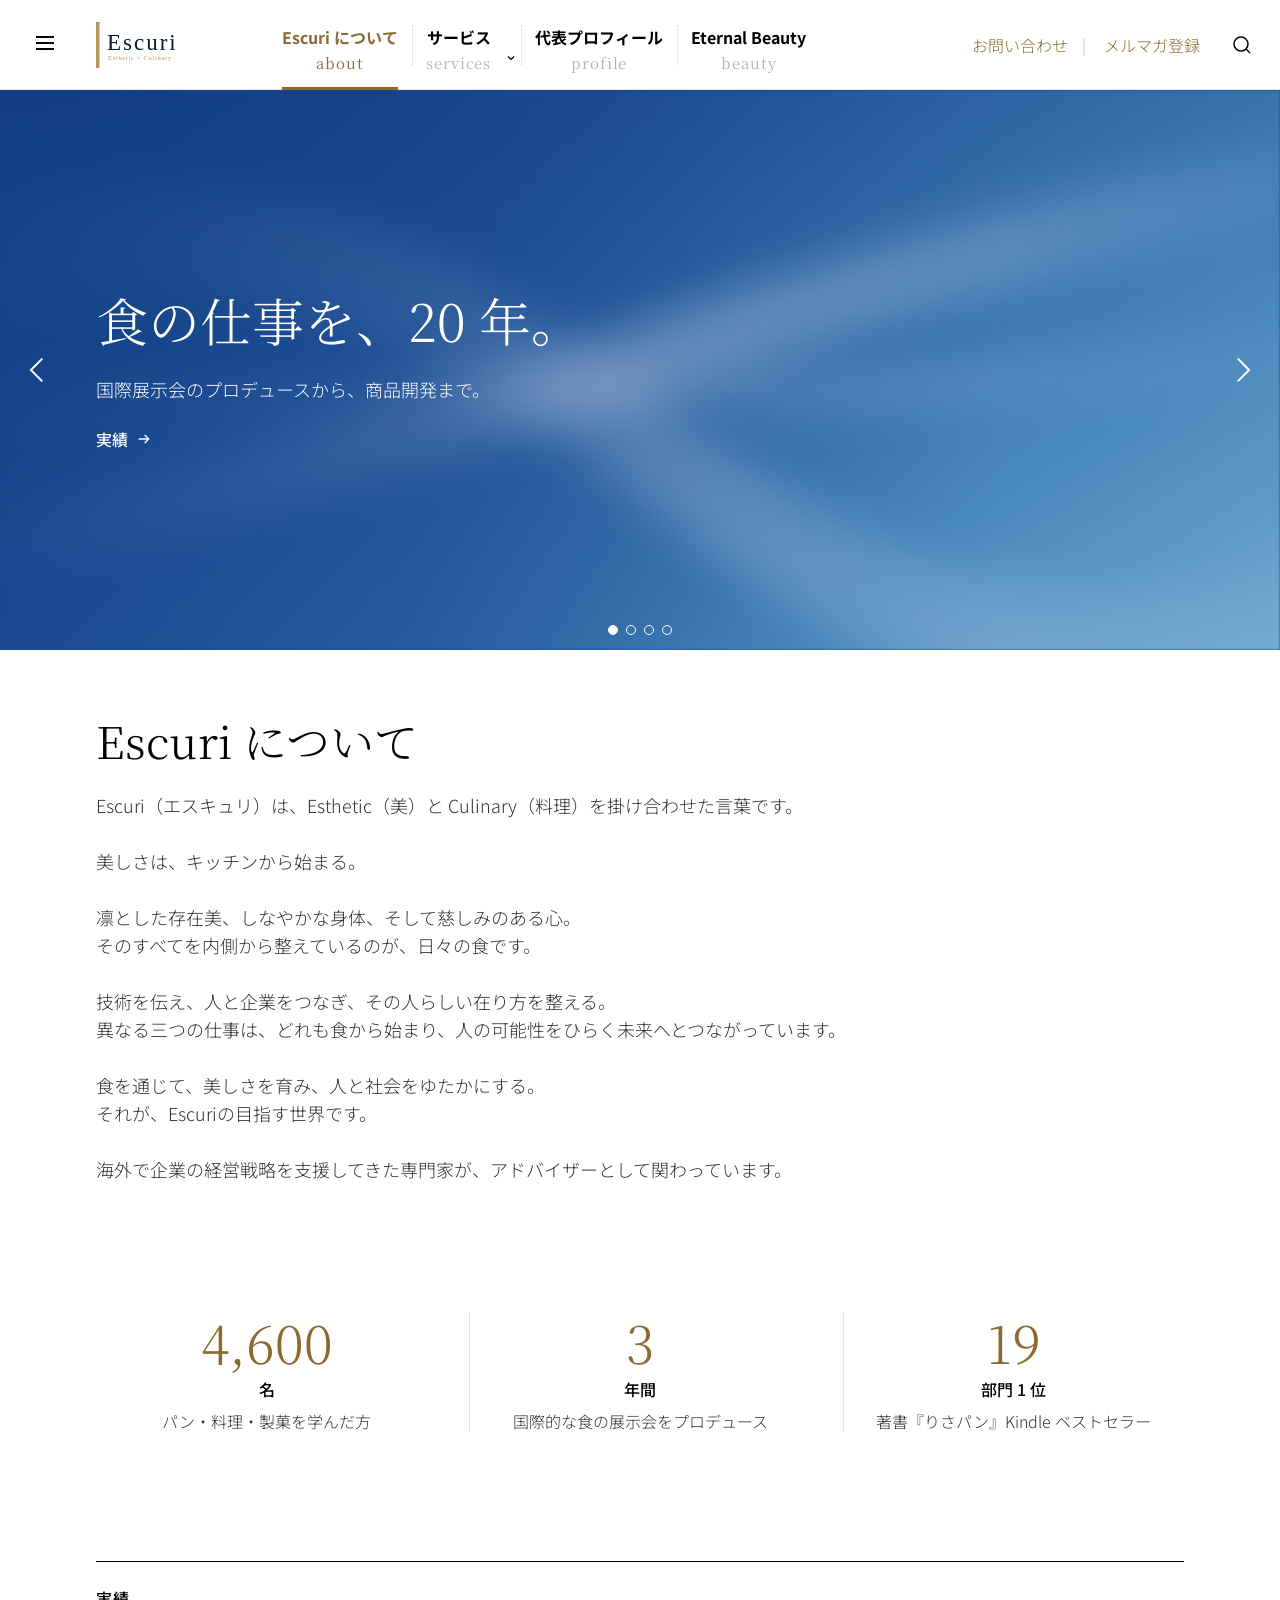
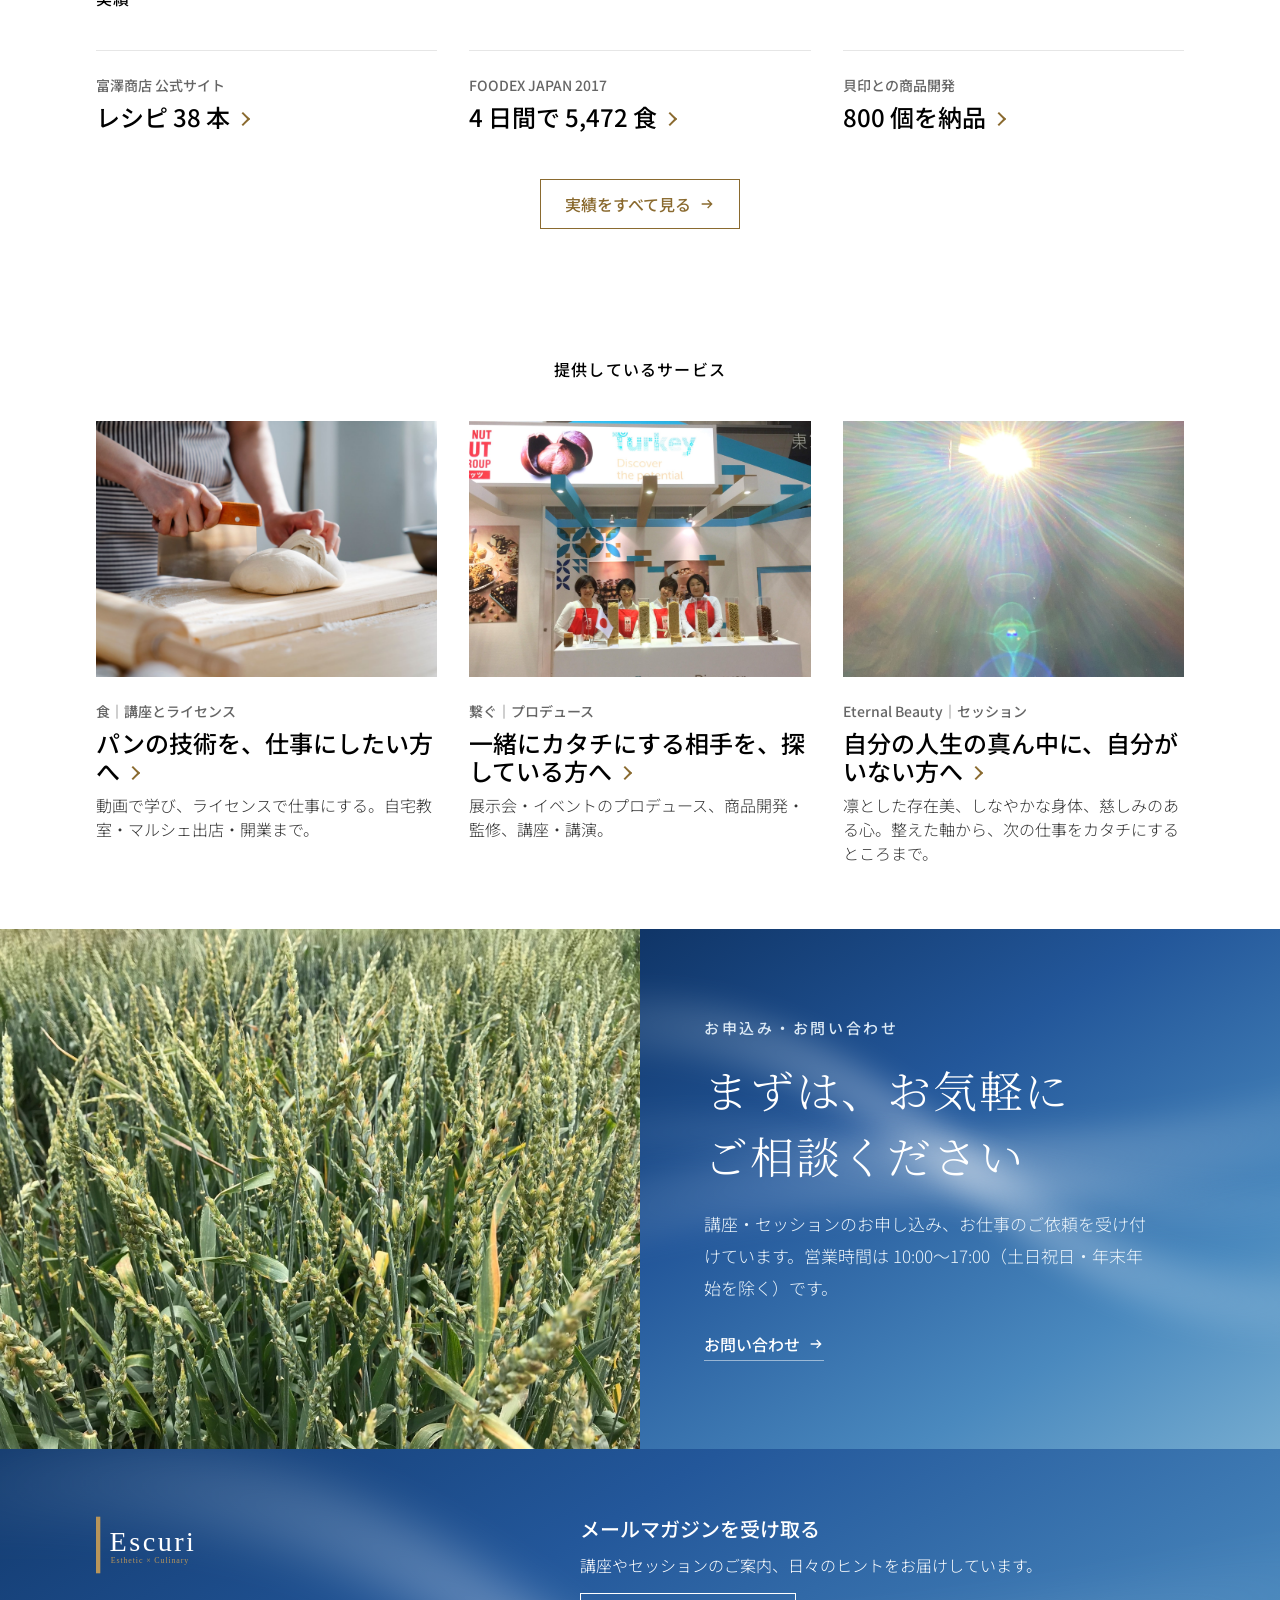
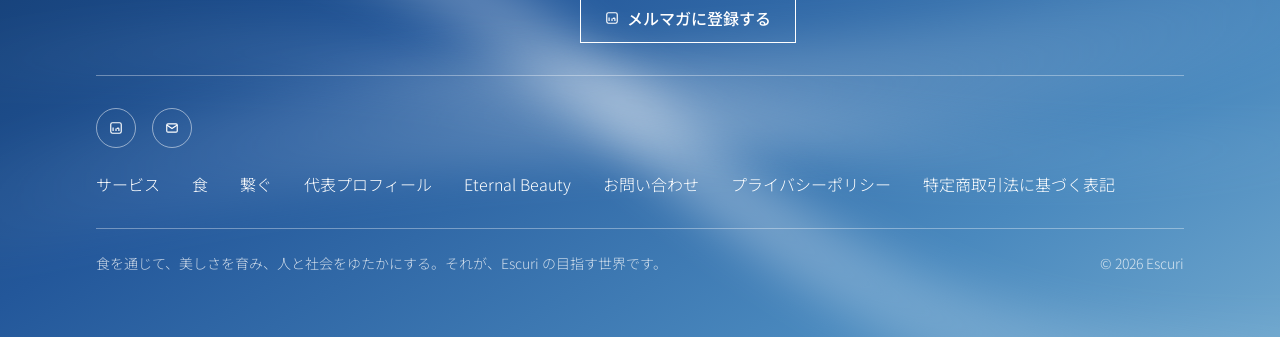
==== commit a9ecbcc6: "サイト更新 2026-10-15 11:35" ====
--- a/index.html
+++ b/index.html
@@ -21,7 +21,7 @@
 <link rel="icon" href="assets/favicon.svg?v=cf20629c">
 <link rel="preconnect" href="https://fonts.googleapis.com"><link rel="preconnect" href="https://fonts.gstatic.com" crossorigin>
 <link href="https://fonts.googleapis.com/css2?family=Noto+Sans+JP:wght@300;500;700&family=Noto+Serif+JP:wght@300;500&display=swap" rel="stylesheet">
-<link rel="stylesheet" href="style.css?v=1791509632">
+<link rel="stylesheet" href="style.css?v=1792031724">
 </head>
 <body>
 <a class="skip" href="#main">本文へスキップ</a>
@@ -30,7 +30,7 @@
     <button class="burger" id="burger" aria-label="メニューを開く" data-open="メニューを開く" data-close="メニューを閉じる" aria-expanded="false" aria-controls="drawer"><span class="i-open"><svg width="32" height="32" viewBox="0 0 24 24" fill="none" stroke="currentColor" stroke-width="2.2"><path d="M3 6h18M3 12h18M3 18h18"/></svg></span><span class="i-close"><svg width="30" height="30" viewBox="0 0 24 24" fill="none" stroke="currentColor" stroke-width="2"><path d="M5 5l14 14M19 5L5 19"/></svg></span></button>
     <a class="logo" href="index.html" aria-label="Escuri トップ"><img src="assets/logo-head.svg?v=c30f5ccc" alt="Escuri" width="210" height="104"></a>
     <div class="navwrap">
-      <nav aria-label="メインメニュー"><a href="index.html" class="on" aria-current="page">Escuri について<span class="nav-en">about</span></a><div class="dd"><a href="services.html">サービス<span class="nav-en">services</span></a><button type="button" class="ddb" aria-expanded="false" aria-controls="sub-services" aria-label="サービス のメニュー"><svg width="12" height="12" viewBox="0 0 24 24" fill="none" stroke="currentColor" stroke-width="2.4"><path d="M6 9l6 6 6-6"/></svg></button><div class="sub" id="sub-services"><a href="kitchen.html">食</a><a href="work.html">繋ぐ</a><a href="beauty.html">Eternal Beauty</a></div></div><a href="beauty.html">Eternal Beauty<span class="nav-en">beauty</span></a><a href="about.html">代表プロフィール<span class="nav-en">profile</span></a></nav>
+      <nav aria-label="メインメニュー"><a href="index.html" class="on" aria-current="page">Escuri について<span class="nav-en">about</span></a><div class="dd"><a href="services.html">サービス<span class="nav-en">services</span></a><button type="button" class="ddb" aria-expanded="false" aria-controls="sub-services" aria-label="サービス のメニュー"><svg width="12" height="12" viewBox="0 0 24 24" fill="none" stroke="currentColor" stroke-width="2.4"><path d="M6 9l6 6 6-6"/></svg></button><div class="sub" id="sub-services"><a href="kitchen.html">食</a><a href="work.html">繋ぐ</a><a href="beauty.html">Eternal Beauty</a></div></div><a href="about.html">代表プロフィール<span class="nav-en">profile</span></a><a href="beauty.html">Eternal Beauty<span class="nav-en">beauty</span></a></nav>
     </div>
     <div class="tools">
       <div class="sign"><a href="contact.html">お問い合わせ</a><b>|</b><a class="btn" href="https://www.reservestock.jp/subscribe/331083" target="_blank" rel="noopener">メルマガ登録</a></div>
@@ -51,7 +51,7 @@
 </header>
 <div class="mega" id="drawer" hidden>
   <div class="wrap">
-    <div class="mgrid"><div class="mcol"><h2>Escuri について</h2><ul><li><a href="index.html#about-escuri">Escuri とは</a></li><li><a href="about.html#greeting">ごあいさつ</a></li><li><a href="about.html">代表プロフィール</a></li><li><a href="about.html#history">経歴</a></li><li><a href="work.html#record">実績</a></li></ul></div><div class="mcol"><h2>サービス</h2><ul><li><a href="kitchen.html">食</a></li><li><a href="kitchen.html#license">パン講座とライセンス</a></li><li><a href="work.html">繋ぐ</a></li><li><a href="beauty.html">Eternal Beauty</a></li><li><a href="contact.html#form">お問い合わせ</a></li></ul></div><div class="mcol"><h2>発信</h2><ul><li><a href="https://note.com/eternalbeauty_l" target="_blank" rel="noopener">note</a></li><li><a href="https://www.reservestock.jp/subscribe/331083" target="_blank" rel="noopener">メールマガジン</a></li></ul></div><div class="mcol"><h2>Eternal Beauty</h2><ul><li><a href="beauty.html#purpose">理念</a></li><li><a href="beauty.html#beauty-how">セッション</a></li><li><a href="beauty.html#items">ご案内しているもの</a></li></ul></div></div>
+    <div class="mgrid"><div class="mcol"><h2>Escuri について</h2><ul><li><a href="index.html#about-escuri">Escuri とは</a></li><li><a href="about.html#greeting">ごあいさつ</a></li><li><a href="about.html">代表プロフィール</a></li><li><a href="work.html#record">実績</a></li></ul></div><div class="mcol"><h2>サービス</h2><ul><li><a href="kitchen.html">食</a></li><li><a href="kitchen.html#license">パン講座とライセンス</a></li><li><a href="work.html">繋ぐ</a></li><li><a href="beauty.html">Eternal Beauty</a></li><li><a href="contact.html#form">お問い合わせ</a></li></ul></div><div class="mcol"><h2>発信</h2><ul><li><a href="https://note.com/eternalbeauty_l" target="_blank" rel="noopener">note</a></li><li><a href="https://www.reservestock.jp/subscribe/331083" target="_blank" rel="noopener">メールマガジン</a></li></ul></div><div class="mcol"><h2>Eternal Beauty</h2><ul><li><a href="beauty.html#purpose">理念</a></li><li><a href="beauty.html#beauty-how">セッション</a></li><li><a href="beauty.html#items">美と身体を整えるもの</a></li></ul></div></div>
     <div class="msns"><a href="https://note.com/eternalbeauty_l" target="_blank" rel="noopener"><svg width="14" height="14" viewBox="0 0 24 24" fill="none" stroke="currentColor" stroke-width="2"><rect x="3" y="3" width="18" height="18" rx="3"/><path d="M7 11v6M7 7.5v.01M12 17v-4m5 4v-3.5a1.5 1.5 0 0 0-3 0"/></svg> note</a><a href="contact.html"><svg width="14" height="14" viewBox="0 0 24 24" fill="none" stroke="currentColor" stroke-width="2"><rect x="3" y="5" width="18" height="14" rx="2"/><path d="M3 7l9 6 9-6"/></svg> お問い合わせ</a></div>
   </div>
 </div>
@@ -61,21 +61,21 @@
   <div class="hc-track" id="track"><div class="slide deep" role="group" aria-roledescription="スライド" aria-label="1 / 4" data-theme="dark">
   <div class="txt"><div class="inner"><h2 class="ts-2">食の仕事を、20 年。</h2><p class="desc ts-7">国際展示会のプロデュースから、商品開発まで。</p><a class="cta" href="work.html#record">実績<span class="arrow" aria-hidden="true"></span></a></div></div>
   <div class="img"><img src="assets/art/silk-1.svg?v=f05116cf" alt=""></div>
-</div><div class="slide deep" role="group" aria-roledescription="スライド" aria-label="2 / 4" data-theme="dark">
+</div><div class="slide deep photo" role="group" aria-roledescription="スライド" aria-label="2 / 4" data-theme="dark">
   <div class="txt"><div class="inner"><h2 class="ts-2">パンの技術を、収入の柱に</h2><p class="desc ts-7">スペルト小麦パンの動画講座とライセンス。教室、マルシェ、開業まで。</p><a class="cta" href="kitchen.html#license">パン講座<span class="arrow" aria-hidden="true"></span></a></div></div>
   <div class="img"><img src="assets/photo/real/breads-lineup-wide.jpg?v=3acd7c92" alt="" loading="lazy"></div>
 </div><div class="slide deep" role="group" aria-roledescription="スライド" aria-label="3 / 4" data-theme="dark">
-  <div class="txt"><div class="inner"><h2 class="ts-2">考え方が変わると、収入が動く</h2><p class="desc ts-7">NLP コーチングに基づくオンラインセッション。仕事と収入の次の一手を、具体的に決める。</p><a class="cta" href="beauty.html#beauty-how">セッション<span class="arrow" aria-hidden="true"></span></a></div></div>
+  <div class="txt"><div class="inner"><h2 class="ts-2">考え方が変わると、収入が動く</h2><p class="desc ts-7">NLP コーチングに基づくオンラインセッション。仕事と収入について、次にやることを具体的に決める。</p><a class="cta" href="beauty.html#beauty-how">セッション<span class="arrow" aria-hidden="true"></span></a></div></div>
   <div class="img"><img src="assets/art/silk-3.svg?v=5a060631" alt="" loading="lazy"></div>
-</div><div class="slide deep" role="group" aria-roledescription="スライド" aria-label="4 / 4" data-theme="dark">
+</div><div class="slide deep photo" role="group" aria-roledescription="スライド" aria-label="4 / 4" data-theme="dark">
   <div class="txt"><div class="inner"><h2 class="ts-2">人と企業を、結ぶ</h2><a class="cta" href="work.html">実績を見る<span class="arrow" aria-hidden="true"></span></a></div></div>
-  <div class="img"><img src="assets/photo/real/expo-booth-wide.jpg?v=6afe1807" alt="" loading="lazy"></div>
+  <div class="img"><img src="assets/photo/real/expo-hall-wide.jpg?v=63ef8f40" alt="" loading="lazy"></div>
 </div></div>
   <button class="hc-arrow prev" id="prev" aria-label="前のスライド"><svg width="34" height="34" viewBox="0 0 24 24" fill="none" stroke="currentColor" stroke-width="1.4"><path d="M15 4l-8 8 8 8"/></svg></button>
   <button class="hc-arrow next" id="next" aria-label="次のスライド"><svg width="34" height="34" viewBox="0 0 24 24" fill="none" stroke="currentColor" stroke-width="1.4"><path d="M9 4l8 8-8 8"/></svg></button>
   <div class="hc-dots" id="dots" role="tablist" aria-label="スライド選択"></div>
 </section>
-<article class="wrap intro" id="about-escuri"><h2>Escuri について</h2><p>Escuri（エスキュリ）は、Esthetic（美）と Culinary（料理）を合わせた造語です。<br><b>美は、キッチンから。</b><br><br>凛とした存在美も、しなやかな身体も、慈しみのある心も、毎日ここに戻ってきます。<br><br>技術を渡し、人と企業を結び、在り方を整える。<br>別々に見える三つの仕事は、ひとつの考えから出ています。</p></article>
+<article class="wrap intro" id="about-escuri"><h2>Escuri について</h2><p>Escuri（エスキュリ）は、Esthetic（美）と Culinary（料理）を掛け合わせた言葉です。<br><br>美しさは、キッチンから始まる。<br><br>凛とした存在美、しなやかな身体、そして慈しみのある心。<br>そのすべてを内側から整えているのが、日々の食です。<br><br>技術を伝え、人と企業をつなぎ、その人らしい在り方を整える。<br>異なる三つの仕事は、どれも食から始まり、人の可能性をひらく未来へとつながっています。<br><br>食を通じて、美しさを育み、人と社会をゆたかにする。<br>それが、Escuriの目指す世界です。<br><br>海外で企業の経営戦略を支援してきた専門家が、アドバイザーとして関わっています。</p></article>
 <section class="module" aria-label="数字">
   <div class="wrap factoid"><div><div class="n" data-count="4600">0</div><div class="u">名</div><div class="t">パン・料理・製菓を学んだ方</div></div><div><div class="n" data-count="3">0</div><div class="u">年間</div><div class="t">国際的な食の展示会をプロデュース</div></div><div><div class="n" data-count="19">0</div><div class="u">部門 1 位</div><div class="t">著書『りさパン』Kindle ベストセラー</div></div></div>
 </section>
@@ -93,10 +93,10 @@
   <a class="im cover" href="kitchen.html" tabindex="-1" aria-hidden="true"><img src="assets/photo/px-7966378.jpg?v=655ab56a" alt="" loading="lazy"></a>
   <div class="body"><div class="eyebrow">食｜講座とライセンス</div><h3 class="h5"><a class="chev" href="kitchen.html">パンの技術を、仕事にしたい方へ</a></h3><p class="d">動画で学び、ライセンスで仕事にする。自宅教室・マルシェ出店・開業まで。</p></div>
 </article><article class="item book hover">
-  <a class="im cover" href="work.html" tabindex="-1" aria-hidden="true"><img src="assets/photo/real/expo-booth.jpg?v=57b7074c" alt="" loading="lazy"></a>
+  <a class="im cover" href="work.html" tabindex="-1" aria-hidden="true"><img src="assets/photo/real/foodex-booth.jpg?v=1bbe3e10" alt="" loading="lazy"></a>
   <div class="body"><div class="eyebrow">繋ぐ｜プロデュース</div><h3 class="h5"><a class="chev" href="work.html">一緒にカタチにする相手を、探している方へ</a></h3><p class="d">展示会・イベントのプロデュース、商品開発・監修、講座・講演。</p></div>
 </article><article class="item book hover">
-  <a class="im cover" href="beauty.html" tabindex="-1" aria-hidden="true"><img src="assets/photo/real/komorebi.jpg?v=cd95caef" alt="" loading="lazy"></a>
+  <a class="im cover" href="beauty.html" tabindex="-1" aria-hidden="true"><img src="assets/photo/real/light.jpg?v=84e465f0" alt="" loading="lazy"></a>
   <div class="body"><div class="eyebrow">Eternal Beauty｜セッション</div><h3 class="h5"><a class="chev" href="beauty.html">自分の人生の真ん中に、自分がいない方へ</a></h3><p class="d">凛とした存在美、しなやかな身体、慈しみのある心。整えた軸から、次の仕事をカタチにするところまで。</p></div>
 </article></div>
     
@@ -126,12 +126,12 @@
     </div>
     <div class="mid">
       <div class="sns"><a href="https://note.com/eternalbeauty_l" target="_blank" rel="noopener" aria-label="note"><svg width="14" height="14" viewBox="0 0 24 24" fill="none" stroke="currentColor" stroke-width="2"><rect x="3" y="3" width="18" height="18" rx="3"/><path d="M7 11v6M7 7.5v.01M12 17v-4m5 4v-3.5a1.5 1.5 0 0 0-3 0"/></svg></a><a href="contact.html" aria-label="お問い合わせ"><svg width="14" height="14" viewBox="0 0 24 24" fill="none" stroke="currentColor" stroke-width="2"><rect x="3" y="5" width="18" height="14" rx="2"/><path d="M3 7l9 6 9-6"/></svg></a></div>
-      <div class="links"><a href="services.html">サービス</a><a href="kitchen.html">食</a><a href="work.html">繋ぐ</a><a href="beauty.html">Eternal Beauty</a><a href="about.html">代表プロフィール</a><a href="contact.html">お問い合わせ</a><a href="privacy.html">プライバシーポリシー</a><a href="legal.html">特定商取引法に基づく表記</a></div>
+      <div class="links"><a href="services.html">サービス</a><a href="kitchen.html">食</a><a href="work.html">繋ぐ</a><a href="about.html">代表プロフィール</a><a href="beauty.html">Eternal Beauty</a><a href="contact.html">お問い合わせ</a><a href="privacy.html">プライバシーポリシー</a><a href="legal.html">特定商取引法に基づく表記</a></div>
     </div>
-    <div class="bot"><span>美・身体・心が整うほど、輝きは年齢とともに増していく。</span><span>© 2026 Escuri</span></div>
+    <div class="bot"><span>食を通じて、美しさを育み、人と社会をゆたかにする。それが、Escuri の目指す世界です。</span><span>© 2026 Escuri</span></div>
   </div>
 </footer>
-<script type="application/json" id="sidx">[{"t": "トップ", "d": "年齢を重ねるほど、人生は良くなる。食、美・身体・心。桑野りさ 公式サイト。", "u": "index.html"}, {"t": "お問い合わせ", "d": "Instagram・コミュニティ・お仕事のご依頼", "u": "contact.html"}, {"t": "レシピ 38 本", "d": "", "u": "https://tomiz.com/recipe/pro/search?author=46"}, {"t": "4 日間で 5,472 食", "d": "", "u": "work.html#record"}, {"t": "800 個を納品", "d": "", "u": "work.html#record"}, {"t": "パンの技術を、仕事にしたい方へ", "d": "動画で学び、ライセンスで仕事にする。自宅教室・マルシェ出店・開業まで。", "u": "kitchen.html"}, {"t": "一緒にカタチにする相手を、探している方へ", "d": "展示会・イベントのプロデュース、商品開発・監修、講座・講演。", "u": "work.html"}, {"t": "自分の人生の真ん中に、自分がいない方へ", "d": "凛とした存在美、しなやかな身体、慈しみのある心。整えた軸から、次の仕事をカタチにするところまで。", "u": "beauty.html"}, {"t": "代表プロフィール", "d": "桑野りさの経歴と実績。企業との商品開発、国際展示会のプロデュース。", "u": "about.html"}, {"t": "国際的な食の展示会", "d": "幕張メッセ・東京ビッグサイトの食の祭典で、トルコのヘーゼルナッツ協会（現在は他団体と統合）の出展を3 年間担当。レシピ・商品・写真・試食・デモンストレーション。", "u": "work.html#services"}, {"t": "心と食のレッスン", "d": "東邦大学医療センターでのメンタルケアレッスン、福祉施設でのレジリエンス講座。障がいのある子どもたちとのパンづくり「天使のレシピ」も主宰。", "u": "kitchen.html#care"}, {"t": "パン屋・カフェの開業", "d": "富山・鹿児島・広島で 4 名がパン屋・カフェを開業。70 歳・初心者から 4 か月で開業した例も。", "u": "kitchen.html#graduates"}, {"t": "Eternal Beauty", "d": "私が、私に還ること。NLP コーチングに基づくセッション、エターナルビューティー講座、LISA_語録、Purity Diary。", "u": "beauty.html"}, {"t": "Tea Time", "d": "直接お話しいただけるお茶会。会場とお食事の内容によって金額が変わります。", "u": "contact.html"}, {"t": "セッション", "d": "60〜90 分。いまの課題を整理し、仕事と人生の次の一手を決めます。", "u": "https://lin.ee/8cbTkzR"}, {"t": "スタンダード", "d": "月 2 回×3 か月＋チャット相談。考え方を整え、仕事と収入の方向性を定めます。", "u": "https://lin.ee/8cbTkzR"}, {"t": "プレミアム", "d": "月 2 回×6 か月＋チャット相談＋対面 2 回。整えた考え方を、仕事・収入・人間関係の変化として定着させます。", "u": "https://lin.ee/8cbTkzR"}, {"t": "ヘナ", "d": "植物のヘナで髪を染めています。LINE でご案内しています。", "u": "https://line.me/R/ti/p/@260bwyfa?ts=09301450&oat_content=url"}, {"t": "ソマチ", "d": "古代の地層から出てきた岩石の粉。LINE でご案内しています。", "u": "https://lin.ee/n8rUjqb"}, {"t": "食", "d": "パン・料理・お菓子の講座と、自宅教室の開講・マルシェ出店・店舗開業までを見据えたライセンス制度。", "u": "kitchen.html"}, {"t": "大事な人に、渡せるパンを", "d": "著書『りさパン 〜しあわせの見つけ方〜』（Kindle）ベストセラー 19 部門 1 位。", "u": "kitchen.html#risapan"}, {"t": "パン・料理・お菓子", "d": "", "u": "kitchen.html#lessons"}, {"t": "つくる", "d": "基礎から、ご家庭で本格的なパンを焼けるまで。", "u": "#license"}, {"t": "教える", "d": "ご自宅でパン教室を開き、講師として収入を得る。", "u": "#license"}, {"t": "届ける", "d": "マルシェなどで販売し、自分の商品を持つ。", "u": "#license"}, {"t": "開く", "d": "店舗の開業を目指す。", "u": "#license"}, {"t": "しあわせのパン習慣 ― 88,000 円", "d": "スペルト小麦×北海道産小麦の 12 種のパン。毎月のレシピと動画、ミックス粉のお届け、月 1 回のオンライン相談会。", "u": "contact.html"}, {"t": "米粉パン 7 種 ― 88,000 円", "d": "7 種類の米粉パンを、動画でご自宅から学べます。", "u": "contact.html"}, {"t": "米粉パン 7 種 ― 165,000 円", "d": "レシピの商用利用が可能。自宅教室・販売に。", "u": "contact.html"}, {"t": "スペルト小麦 6 種 ― 275,000 円", "d": "スペルト小麦パン 6 種のライセンス。教室・販売に。", "u": "contact.html"}, {"t": "開業プレミアム ― 495,000 円〜", "d": "ライセンス＋動画講座＋6 か月の月 1 回オンライン相談会。", "u": "contact.html"}, {"t": "70 歳・初心者から 4 か月で", "d": "パン作り初心者から受講し、4 か月でパン屋を開業。", "u": "#graduates"}, {"t": "パン屋", "d": "", "u": "#graduates"}, {"t": "カフェ＆パン教室", "d": "", "u": "#graduates"}, {"t": "百貨店とマルシェ", "d": "小田急百貨店 シーズンスイーツ（2019 年 9 月 18 日〜24 日／栗のシュトレアン）。<br>世田谷パン祭り（2015 年 10 月・2019 年 10 月の 2 回）。2019 年は、マスカルポーネチーズ カンパーニュがシンボルパ", "u": "kitchen.html#popup"}, {"t": "人を内側から支える仕事", "d": "障害のある方とのパンづくり、大学病院でのメンタルケアレッスン、福祉施設でのレッスン。", "u": "kitchen.html#care"}, {"t": "つくり手の視点で", "d": "レシピの開発、商品の設計、撮影とスタイリング。<br>つくる側の事情が分かるので、売り場に出せる形まで詰める。", "u": "kitchen.html#products"}, {"t": "繋ぐ", "d": "人と企業を結ぶ紹介とコンサルティング。展示会・イベントのプロデュース、商品開発・監修、講座・講演、PR・アンバサダー・モデル。", "u": "work.html"}, {"t": "展示会・イベント", "d": "海外企業・団体の出展をプロデュース。", "u": "contact.html"}, {"t": "商品開発・監修", "d": "企画・開発・監修。", "u": "contact.html"}, {"t": "食・生き方・心のケア", "d": "パン・料理・お菓子、Eternal Beauty の在り方、福祉・医療の現場でのメンタルケアレッスン。", "u": "contact.html"}, {"t": "PR・アンバサダー・モデル", "d": "実際に使い、続けている立場から。", "u": "contact.html"}, {"t": "富澤商店 公式サイト", "d": "「桑野 りさ先生」として掲載。書籍『富澤商店の厳選 100 レシピ お菓子・パン』にも。", "u": "https://tomiz.com/recipe/pro/search?author=46"}, {"t": "企業とのお仕事", "d": "富澤商店、明治おいしい牛乳、ヴィクトリノックス、ボンヌママン、キッチンエイド、池商、リストニア蜂蜜、NTT ドコモ会員冊子ほか（敬称略）。レシピの提供・掲載、商品開発、フードスタイリング。", "u": "contact.html#form"}, {"t": "GRILL&BAR うしすけ ヴィーナスフォート店", "d": "店舗向けに商品を開発し、納品。", "u": "contact.html#form"}, {"t": "貝印との商品開発", "d": "ハート型・星型の食パン型を開発。商談用に栗のパウンドケーキ 100 本、800 個を納品。", "u": "contact.html#form"}, {"t": "注目の料理教室に掲載", "d": "貝印の公式サイト Kai House Club の「注目の料理教室」特集に、Bread Salon Lisa を掲載（2022 年 1 月）。", "u": "https://www.kaihouse.jp/cookingclass-kuwanorisa1/"}, {"t": "あこ酵母ご利用のパン教室", "d": "有限会社あこ天然酵母の公式サイトの「あこ酵母ご利用のパン教室」一覧に、Bread Salon Lisa（大田区）として掲載。", "u": "https://www.ako-tennenkoubo.com/20210430150526"}, {"t": "ル・コルドン・ブルー パリ校", "d": "「La Boulangerie Traditionnelle」修了。あこ庵で研修。", "u": "about.html#history"}, {"t": "協会・施設での講座", "d": "日本パンコーディネーター協会、大田文化の森、日本Flour協会ほかで登壇。", "u": "contact.html#form"}, {"t": "りさパン〜しあわせの見つけ方〜", "d": "Kindle ベストセラー 19 部門 1 位。", "u": "https://www.amazon.co.jp/dp/B09PTBQSJS"}, {"t": "あなたが奇跡を起こす本", "d": "5 人の女性起業家による共著。Kindle 6 部門 1 位。", "u": "https://www.amazon.co.jp/dp/B0C9HZ3NXK"}, {"t": "国際的な食の展示会", "d": "FABEX 2017（東京ビッグサイト）、FOODEX JAPAN 2017（幕張メッセ・第 42 回 国際食品・飲料展）、パティスリー＆ブーランジェリージャパン 2015・2016。レシピ開発とフードスタイリングを担当。", "u": "work.html#expo"}, {"t": "4 日間で 5,472 食", "d": "ピザ 1,800 食・ブラウニー 1,872 食・マドレーヌ 1,800 食。段ボール 19 箱分。", "u": "work.html#expo"}, {"t": "雑誌・新聞掲載", "d": "『ELLE à table』no.72、『SALUS』2022 年 8 月号、十勝毎日新聞 2021 年 9 月 7 日「味深いスペルト小麦」（東京圏 NOW）。", "u": "kitchen.html"}, {"t": "百貨店とマルシェ", "d": "小田急百貨店 秋のシーズンスイーツ（2019 年 9 月 18〜24 日）。世田谷パン祭り（2015 年 10 月・2019 年 10 月の 2 回。2019 年はマスカルポーネチーズ カンパーニュがシンボルパンに選定）。ハウスクエア横浜 ワンワンフェスティバル（2018 年・2019 年）。", "u": "kitchen.html"}, {"t": "パン職人と、約 5 年間", "d": "パン職人の志賀勝栄氏とともに「志賀Labo」を立ち上げ、約 5 年間にわたり講習会を主催。<br>毎回、全国からパンに携わる方が集まった。<br><br>教える側ではなく、学ぶ場をつくる側に立った。", "u": "work.html#shigalabo"}, {"t": "企業の冊子を、一冊まるごと", "d": "北海道ソラサンフーズのメニュー＆レシピブックを制作。<br>北海道フライド野菜と、北海道産キャラメルソース＆ペーストで作るパンとお菓子 26 品。<br>レシピの開発から、撮影、誌面の構成までを担当。", "u": "work.html#recipebook"}, {"t": "サービス", "d": "パンの講座とライセンス。人と企業を繋ぐ。Eternal Beauty のセッション。", "u": "services.html"}, {"t": "パンの技術を、仕事にする", "d": "スペルト小麦と低糖質のパン。動画講座とライセンスで、教室・マルシェ・開業まで。", "u": "kitchen.html"}, {"t": "人と企業を、結ぶ", "d": "展示会・イベントのプロデュース、商品開発・監修、講座・講演。", "u": "work.html"}, {"t": "美・身体・心を、整える", "d": "凛とした存在美、しなやかな身体、慈しみのある心。NLP コーチングに基づくセッション。", "u": "beauty.html"}, {"t": "プライバシーポリシー", "d": "プライバシーポリシー。個人情報の取り扱いについて。", "u": "privacy.html"}, {"t": "特定商取引法に基づく表記", "d": "特定商取引法に基づく表記。", "u": "legal.html"}, {"t": "お問い合わせ", "d": "お問い合わせ。セッション・講座のご相談、お仕事のご依頼。", "u": "contact.html"}]</script>
-<script src="site.js?v=1791509632"></script>
+<script type="application/json" id="sidx">[{"t": "トップ", "d": "年齢を重ねるほど、人生は良くなる。食、美・身体・心。桑野りさ 公式サイト。", "u": "index.html"}, {"t": "お問い合わせ", "d": "Instagram・コミュニティ・お仕事のご依頼", "u": "contact.html"}, {"t": "レシピ 38 本", "d": "", "u": "https://tomiz.com/recipe/pro/search?author=46"}, {"t": "4 日間で 5,472 食", "d": "", "u": "work.html#record"}, {"t": "800 個を納品", "d": "", "u": "work.html#record"}, {"t": "パンの技術を、仕事にしたい方へ", "d": "動画で学び、ライセンスで仕事にする。自宅教室・マルシェ出店・開業まで。", "u": "kitchen.html"}, {"t": "一緒にカタチにする相手を、探している方へ", "d": "展示会・イベントのプロデュース、商品開発・監修、講座・講演。", "u": "work.html"}, {"t": "自分の人生の真ん中に、自分がいない方へ", "d": "凛とした存在美、しなやかな身体、慈しみのある心。整えた軸から、次の仕事をカタチにするところまで。", "u": "beauty.html"}, {"t": "代表プロフィール", "d": "桑野りさの経歴と実績。企業との商品開発、国際展示会のプロデュース。", "u": "about.html"}, {"t": "国際的な食の展示会", "d": "幕張メッセ・東京ビッグサイトの食の祭典で、トルコのヘーゼルナッツ協会（現在は他団体と統合）の出展を担当。レシピ・商品・写真・試食・デモンストレーション。", "u": "work.html#services"}, {"t": "心と食のレッスン", "d": "東邦大学医療センターでのメンタルケアレッスン。福祉施設でのレジリエンス講座を 2 年間。障がいのある子どもたちとのパンづくり「天使のレシピ」も主宰。", "u": "kitchen.html#care"}, {"t": "パン屋・カフェの開業", "d": "スペルト小麦＆低糖質ベーカリー養成講座から、富山・鹿児島・広島で 4 名がパン屋・カフェを開業。70 歳・初心者から 4 か月で開業した例も。", "u": "kitchen.html#graduates"}, {"t": "Eternal Beauty", "d": "私が、私に還ること。NLP コーチングに基づくセッション、エターナルビューティー講座、LISA_語録、Purity Diary。", "u": "beauty.html"}, {"t": "動き出すかどうかは、意欲ではなく順番で決まる", "d": "本音と向き合い、人生の判断軸を取り戻す。<br>自分を後回しにしない選択から、仕事・収入・人間関係に変化を生み出し、日本 NLP コーチング協会認定コーチとの個別セッションで望む未来を一緒につくっていきます。", "u": "beauty.html#eternal-beauty"}, {"t": "コーチングセッション", "d": "一対一の対話を 60〜90 分。いまの課題を整理し、次にやることを一緒に見つけていきます。", "u": "https://lin.ee/sgWMljx"}, {"t": "スタンダード", "d": "月 2 回×3 か月＋チャット相談。考え方を整えることから始め、仕事と収入の方向性を一緒に定めていきます。", "u": "https://lin.ee/sgWMljx"}, {"t": "プレミアム", "d": "月 2 回×6 か月＋チャット相談＋対面 2 回。整えた考え方が、仕事・収入・人間関係に根づくところまで伴走します。", "u": "https://lin.ee/sgWMljx"}, {"t": "ヘナ", "d": "インドのヘナから生まれた、植物だけのカラートリートメント。LINE でご案内しています。", "u": "https://line.me/R/ti/p/@260bwyfa?ts=09301450&oat_content=url"}, {"t": "ソマチ", "d": "古代の地層から出てきた岩石の粉。LINE でご案内しています。", "u": "https://lin.ee/n8rUjqb"}, {"t": "食", "d": "パン・料理・お菓子の講座と、自宅教室の開講・マルシェ出店・店舗開業までを見据えたライセンス制度。", "u": "kitchen.html"}, {"t": "大事な人に、渡せるパンを", "d": "著書『りさパン 〜しあわせの見つけ方〜』（Kindle）ベストセラー 19 部門 1 位。", "u": "kitchen.html#risapan"}, {"t": "パン・料理・お菓子", "d": "", "u": "kitchen.html#lessons"}, {"t": "つくる", "d": "基礎から、ご家庭で本格的なパンを焼けるまで。", "u": "#license"}, {"t": "教える", "d": "ご自宅でパン教室を開き、講師として収入を得る。", "u": "#license"}, {"t": "届ける", "d": "マルシェなどで販売し、自分の商品を持つ。", "u": "#license"}, {"t": "開く", "d": "店舗の開業を目指す。", "u": "#license"}, {"t": "しあわせのパン習慣 ― 88,000 円", "d": "スペルト小麦×北海道産小麦の 12 種のパン。毎月のレシピと動画、ミックス粉のお届け、月 1 回のオンライン相談会。", "u": "contact.html"}, {"t": "米粉パン 7 種 ― 88,000 円", "d": "7 種類の米粉パンを、動画でご自宅から学べます。", "u": "contact.html"}, {"t": "米粉パン 7 種 ― 165,000 円", "d": "レシピの商用利用が可能。自宅教室・販売に。", "u": "contact.html"}, {"t": "スペルト小麦 6 種 ― 275,000 円", "d": "スペルト小麦パン 6 種のライセンス。教室・販売に。", "u": "contact.html"}, {"t": "開業プレミアム ― 495,000 円〜", "d": "ライセンス＋動画講座＋6 か月の月 1 回オンライン相談会。", "u": "contact.html"}, {"t": "70 歳・初心者から 4 か月で", "d": "パン作り初心者から受講し、4 か月でパン屋を開業。", "u": "#graduates"}, {"t": "パン屋", "d": "", "u": "#graduates"}, {"t": "カフェ＆パン教室", "d": "", "u": "#graduates"}, {"t": "百貨店とマルシェ", "d": "小田急百貨店 シーズンスイーツ（2019 年 9 月 18 日〜24 日／栗のシュトレアン）。<br>世田谷パン祭り（2015 年 10 月・2019 年 10 月の 2 回）。2019 年は、マスカルポーネチーズ カンパーニュがシンボルパ", "u": "kitchen.html#popup"}, {"t": "人を内側から支える仕事", "d": "障害のある方とのパンづくり、大学病院でのメンタルケアレッスン、福祉施設でのレッスン。", "u": "kitchen.html#care"}, {"t": "つくり手の視点で", "d": "レシピの開発、商品の設計、撮影とスタイリング。<br>つくる側の事情が分かるので、売り場に出せる形まで詰める。", "u": "kitchen.html#products"}, {"t": "繋ぐ", "d": "人と企業を結ぶ紹介とコンサルティング。展示会・イベントのプロデュース、商品開発・監修、講座・講演、PR・アンバサダー・モデル。", "u": "work.html"}, {"t": "展示会・イベント", "d": "海外企業・団体の出展をプロデュース。", "u": "contact.html"}, {"t": "商品開発・監修", "d": "企画・開発・監修。", "u": "contact.html"}, {"t": "食・生き方・心のケア", "d": "パン・料理・お菓子、Eternal Beauty の在り方、福祉・医療の現場でのメンタルケアレッスン。", "u": "contact.html"}, {"t": "PR・アンバサダー・モデル", "d": "実際に使い、続けている立場から。", "u": "contact.html"}, {"t": "富澤商店 公式サイト", "d": "「桑野 りさ先生」として掲載。書籍『富澤商店の厳選 100 レシピ お菓子・パン』にも。", "u": "https://tomiz.com/recipe/pro/search?author=46"}, {"t": "企業とのお仕事", "d": "富澤商店、明治おいしい牛乳、ヴィクトリノックス、ボンヌママン、キッチンエイド、池商、リストニア蜂蜜、NTT ドコモ会員冊子ほか（敬称略）。レシピの提供・掲載、商品開発、フードスタイリング。", "u": "contact.html#form"}, {"t": "GRILL&BAR うしすけ ヴィーナスフォート店", "d": "店舗向けに商品を開発し、納品。", "u": "contact.html#form"}, {"t": "貝印との商品開発", "d": "ハート型・星型の食パン型を開発。商談用に栗のパウンドケーキ 100 本、800 個を納品。", "u": "contact.html#form"}, {"t": "注目の料理教室に掲載", "d": "貝印の公式サイト Kai House Club の「注目の料理教室」特集に、Bread Salon Lisa を掲載（2022 年 1 月）。", "u": "https://www.kaihouse.jp/cookingclass-kuwanorisa1/"}, {"t": "あこ酵母ご利用のパン教室", "d": "有限会社あこ天然酵母の公式サイトの「あこ酵母ご利用のパン教室」一覧に、Bread Salon Lisa（大田区）として掲載。", "u": "https://www.ako-tennenkoubo.com/20210430150526"}, {"t": "ル・コルドン・ブルー パリ校", "d": "「La Boulangerie Traditionnelle」修了。あこ庵で研修。", "u": "about.html"}, {"t": "協会・施設での講座", "d": "日本パンコーディネーター協会、大田文化の森、日本Flour協会ほかで登壇。", "u": "contact.html#form"}, {"t": "りさパン〜しあわせの見つけ方〜", "d": "Kindle ベストセラー 19 部門 1 位。", "u": "https://www.amazon.co.jp/dp/B09PTBQSJS"}, {"t": "あなたが奇跡を起こす本", "d": "5 人の女性起業家による共著。Kindle 6 部門 1 位。", "u": "https://www.amazon.co.jp/dp/B0C9HZ3NXK"}, {"t": "国際的な食の展示会", "d": "FABEX 2017（東京ビッグサイト）、FOODEX JAPAN 2017（幕張メッセ・第 42 回 国際食品・飲料展）、パティスリー＆ブーランジェリージャパン 2015・2016。レシピ開発とフードスタイリングを担当。", "u": "work.html#expo"}, {"t": "4 日間で 5,472 食", "d": "ピザ 1,800 食・ブラウニー 1,872 食・マドレーヌ 1,800 食。段ボール 19 箱分。", "u": "work.html#expo"}, {"t": "雑誌・新聞掲載", "d": "『ELLE à table』no.72、『SALUS』2022 年 8 月号、十勝毎日新聞 2021 年 9 月 7 日「味深いスペルト小麦」（東京圏 NOW）。", "u": "kitchen.html"}, {"t": "百貨店とマルシェ", "d": "小田急百貨店 秋のシーズンスイーツ（2019 年 9 月 18〜24 日）。世田谷パン祭り（2015 年 10 月・2019 年 10 月の 2 回。2019 年はマスカルポーネチーズ カンパーニュがシンボルパンに選定）。ハウスクエア横浜 ワンワンフェスティバル（2018 年・2019 年）。", "u": "kitchen.html"}, {"t": "パン職人と、約 5 年間", "d": "パン職人の志賀勝栄氏とともに「志賀Labo」を立ち上げ、約 5 年間にわたり講習会を主催。<br>毎回、全国からパンに携わる方が集まった。<br><br>教える側ではなく、学ぶ場をつくる側に立った。", "u": "work.html#shigalabo"}, {"t": "企業の冊子を、一冊まるごと", "d": "北海道ソラサンフーズのメニュー＆レシピブックを制作。<br>北海道フライド野菜と、北海道産キャラメルソース＆ペーストで作るパンとお菓子 26 品。<br>レシピの開発から、撮影、誌面の構成までを担当。", "u": "work.html#recipebook"}, {"t": "サービス", "d": "パンの講座とライセンス。人と企業を繋ぐ。Eternal Beauty のセッション。", "u": "services.html"}, {"t": "パンの技術を、仕事にする", "d": "スペルト小麦と低糖質のパン。動画講座とライセンスで、教室・マルシェ・開業まで。", "u": "kitchen.html"}, {"t": "人と企業を、結ぶ", "d": "展示会・イベントのプロデュース、商品開発・監修、講座・講演。", "u": "work.html"}, {"t": "美・身体・心を、整える", "d": "凛とした存在美、しなやかな身体、慈しみのある心。NLP コーチングに基づくセッション。", "u": "beauty.html"}, {"t": "プライバシーポリシー", "d": "プライバシーポリシー。個人情報の取り扱いについて。", "u": "privacy.html"}, {"t": "特定商取引法に基づく表記", "d": "特定商取引法に基づく表記。", "u": "legal.html"}, {"t": "お問い合わせ", "d": "お問い合わせ。セッション・講座のご相談、お仕事のご依頼。", "u": "contact.html"}]</script>
+<script src="site.js?v=1792031724"></script>
 </body>
 </html>
--- a/style.css
+++ b/style.css
@@ -5,7 +5,7 @@
    =========================================================== */
 :root{
   /* 色（--mdc-color-* の実値） */
-  --deep:#051C2C; --electric:#8A6A2F; /* 金（白地で文字コントラスト 5:1）*/ --ink:#000;
+  --deep:#13418C; --electric:#8A6A2F; /* 金（白地で文字コントラスト 5:1）*/ --ink:#000;
   --text:#333333; --muted:#666666; --hint:#757575;
   --gray-30:#B3B3B3; --gray-18:#D0D0D0; --gray-10:#E6E6E6;
   --gray-06:#F0F0F0; --gray-04:#F5F5F5; --gray-02:#FAFAFA; --white:#fff;
@@ -133,7 +133,7 @@
 .sres span{display:block;font-size:16px;line-height:24px;color:var(--muted)}
 
 /* ===== mega menu ===== */
-.mega{position:sticky;top:var(--header-h);z-index:55;color:#fff;padding:48px 0 40px;background:#0C2F5E url(assets/art/silk-2.svg) center/cover no-repeat}
+.mega{position:sticky;top:var(--header-h);z-index:55;color:#fff;padding:48px 0 40px;background:var(--deep) url(assets/art/silk-2.svg) center/cover no-repeat}
 .mega>.wrap{position:relative;z-index:1}
 .mgrid{display:grid;grid-template-columns:repeat(4,1fr);gap:32px}
 .mcol h2{font-size:14px;font-weight:var(--w-medium);line-height:20px;letter-spacing:1.2px;
@@ -160,8 +160,16 @@
 .slide.deep .cta .arrow{color:#fff}
 .slide .img{position:absolute;inset:0;z-index:1}
 .slide .img::before{content:"";position:absolute;inset:0;z-index:2;
-  background:linear-gradient(90deg,rgba(10,32,56,.68) 0%,rgba(10,32,56,.50) 32%,rgba(10,32,56,.14) 58%,rgba(10,32,56,0) 78%)}
+  background:linear-gradient(90deg,rgba(19,65,140,.68) 0%,rgba(19,65,140,.50) 32%,rgba(19,65,140,.14) 58%,rgba(19,65,140,0) 78%)}
 .slide .img img{width:100%;height:100%;object-fit:cover;filter:blur(1px)}
+/* 写真のスライドは、右に写真・左端を青へ溶かす（アイリスと同じ） */
+.slide.photo{background:var(--deep) url(assets/art/silk-2.svg) center/cover no-repeat}
+.slide.photo .img{inset:0 0 0 55%}
+.slide.photo .img::before{display:none}
+.slide.photo .img img{filter:none;
+  -webkit-mask-image:linear-gradient(90deg,transparent 0,#000 24%);
+          mask-image:linear-gradient(90deg,transparent 0,#000 24%)}
+.slide.photo .inner>*{max-width:51%}
 
 .hc-arrow{position:absolute;top:50%;transform:translateY(-50%);z-index:3;width:44px;height:44px;
   display:grid;place-items:center;border:0;background:none;color:#fff;cursor:pointer}
@@ -200,7 +208,7 @@
    （1920→348, 1600→188, 1440→108, 1280→96, 1024→76.8）
    テキスト本体は幅 548px 固定                                              */
 .tum{display:grid;grid-template-columns:1fr 1fr;align-items:stretch;height:560px;color:#fff;
-  background:#0C2F5E url(assets/art/silk-2.svg) center/cover no-repeat}
+  background:var(--deep) url(assets/art/silk-2.svg) center/cover no-repeat}
 .tum .t{display:flex;align-items:center;min-width:0;padding:64px 64px 64px max(15%,calc(50vw - 612px))}
 .tum.right .t{padding:64px max(15%,calc(50vw - 612px)) 64px 64px}
 .tum .c{display:flex;flex-direction:column;align-items:flex-start;gap:0;width:548px;max-width:100%}
@@ -253,16 +261,17 @@
 .ihero .bg img{width:100%;height:100%;object-fit:cover}
 .ihero .wrap{position:relative;z-index:2}
 .ihero h1{font-family:var(--serif);font-weight:var(--w-light);font-size:44px;line-height:52.8px;color:#fff}
-.ehero{position:relative;height:560px;background:var(--deep);color:#fff;display:flex;align-items:center}
+/* ページ最上部：青地に文字、右に写真。写真の左端は青へ溶かす（アイリスと同じ） */
+.ehero{position:relative;height:560px;background:var(--deep) url(assets/art/silk-2.svg) center/cover no-repeat;color:#fff;display:flex;align-items:center}
 .ehero .txt{position:relative;z-index:2;width:100%}
 .ehero .inner{width:min(var(--col),var(--col-max));margin:0 auto;padding:64px 0;
   display:flex;flex-direction:column;gap:24px}
-.ehero .inner>*{max-width:60%}
+.ehero .inner>*{max-width:51%}
 .ehero .ts-2,.ehero .desc,.ehero .eyebrow{color:#fff}
-.ehero .img{position:absolute;inset:0;z-index:1}
-.ehero .img::before{content:"";position:absolute;inset:0;z-index:2;
-  background:linear-gradient(90deg,rgba(10,32,56,.86) 0%,rgba(10,32,56,.70) 32%,rgba(10,32,56,.22) 58%,rgba(10,32,56,0) 78%)}
-.ehero .img img{width:100%;height:100%;object-fit:cover}
+.ehero .img{position:absolute;inset:0 0 0 55%;z-index:1}
+.ehero .img img{width:100%;height:100%;object-fit:cover;
+  -webkit-mask-image:linear-gradient(90deg,transparent 0,#000 24%);
+          mask-image:linear-gradient(90deg,transparent 0,#000 24%)}
 .uhead{padding:64px 0 0}
 .ptitle{padding:64px 0 24px;border-bottom:1px solid var(--gray-10)}
 .ptitle h1{font-family:var(--serif);font-weight:var(--w-light);font-size:52px;line-height:62.4px;color:var(--ink)}
@@ -326,7 +335,7 @@
 .social-row a:hover .r{background:var(--electric)}
 
 /* ===== footer（padding-top 64 / 2列 420+384+420） ===== */
-.gf{position:relative;background:#0C2F5E url(assets/art/silk-2.svg) center/cover no-repeat;color:#fff;padding:64px 0}
+.gf{position:relative;background:var(--deep) url(assets/art/silk-2.svg) center/cover no-repeat;color:#fff;padding:64px 0}
 .gf>.wrap{position:relative;z-index:1}
 .gf .top{display:grid;grid-template-columns:420px 1fr;gap:64px;padding-bottom:32px}
 .gf .logo img{height:64px;width:auto}
@@ -334,11 +343,11 @@
 .gf .nl p{font-size:16px;line-height:24px;margin-bottom:16px}
 .gf .linebtn{display:inline-flex;align-items:center;gap:8px;border:1px solid #fff;color:#fff;padding:12px 24px;
   font-size:16px;font-weight:var(--w-medium);line-height:24px}
-.gf .linebtn:hover{background:#fff;color:#0C2F5E}
+.gf .linebtn:hover{background:#fff;color:var(--deep)}
 .gf .mid{display:flex;flex-direction:column;gap:24px;padding:32px 0;border-top:1px solid rgba(255,255,255,.35)}
 .gf .sns{display:flex;gap:16px}
 .gf .sns a{display:grid;place-items:center;width:40px;height:40px;border-radius:50%;border:1px solid rgba(255,255,255,.5);color:#fff}
-.gf .sns a:hover{background:#fff;border-color:#fff;color:#0C2F5E}
+.gf .sns a:hover{background:#fff;border-color:#fff;color:var(--deep)}
 .gf .links{display:flex;flex-wrap:wrap;gap:16px 32px;font-size:16px;line-height:24px}
 .gf .links a:hover{text-decoration:underline;text-underline-offset:4px}
 .gf .bot{display:flex;justify-content:space-between;flex-wrap:wrap;gap:16px;padding-top:24px;
@@ -367,8 +376,9 @@
   .hc,.ehero,.mhero{height:490px}
   .ihero{height:320px}
   .slide .inner>*,.ehero .inner>*{max-width:100%}
-  .slide .img,.ehero .img{inset:0;opacity:.35}
-  .slide .inner,.ehero .inner{padding:40px 0 24px}
+  .slide .img,.slide.photo .img{inset:0;opacity:.35}
+  .slide.photo .img img{-webkit-mask-image:none;mask-image:none}
+  .slide .inner{padding:40px 0 24px}
   .g2,.g3,.g4,.circles,.circles.lead,.factoid,.oum,.oneup,.tum,.promo .g,.mapgrid,.mgrid{grid-template-columns:1fr}
   .promo ul{grid-column:1}
   .factoid>div+div{border-left:0;border-top:1px solid var(--gray-10);padding-top:24px}
@@ -388,40 +398,32 @@
 /* LISA: 人物写真は顔が切れないよう上寄せで切り抜く */
 img[src*="photo/"]{object-position:50% 25%}
 .mhero .bg img{object-position:50% 25%}
-.mhero .bg::after{content:"";position:absolute;inset:0;background:linear-gradient(90deg,rgba(5,28,44,.82) 0%,rgba(5,28,44,.45) 45%,rgba(5,28,44,0) 75%)}
+.mhero .bg::after{content:"";position:absolute;inset:0;background:linear-gradient(90deg,rgba(19,65,140,.82) 0%,rgba(19,65,140,.45) 45%,rgba(19,65,140,0) 75%)}
 @media(min-width:768px){.slide .inner>*{max-width:calc(42.5vw - 40px)}}
-@media(min-width:768px){.ehero .inner>*{max-width:calc(42.5vw - 40px)}}
 .ehero .img img{object-position:50% 20%}
-@media(min-width:768px){.slide .inner>*,.ehero .inner>*{max-width:calc(50vw - max((100vw - 1224px) / 2, 7.5vw) - 48px)}}
+@media(min-width:768px){.slide .inner>*{max-width:calc(50vw - max((100vw - 1224px) / 2, 7.5vw) - 48px)}}
 /* LISA: トップ一枚目はアップで */
 .slide .img{overflow:hidden}
 .slide .img img[src*="lisa-red.jpg"]{transform:scale(1.7);transform-origin:55% 30%}
-/* LISA: お仕事のご依頼の白スーツは小さめに全身を見せる */
-.ehero .img:has(img[src*="work-suit"]){background:#f3f1ec}
-.ehero .img img[src*="work-suit"]{object-fit:contain;padding:40px 0}
 .ihero .bg{position:absolute;inset:0}
-.ihero .bg::after{content:"";position:absolute;inset:0;background:linear-gradient(90deg,rgba(5,28,44,.7),rgba(5,28,44,.1) 70%)}
+.ihero .bg::after{content:"";position:absolute;inset:0;background:linear-gradient(90deg,rgba(19,65,140,.7),rgba(19,65,140,.1) 70%)}
 
 /* スマホ：最上部の写真を薄くせず、文字の下に紺の影を敷いて読みやすくする（2026-09-30） */
 @media(max-width:767px){
-  .slide .img,.ehero .img{opacity:1}
-  .slide .img::after,.ehero .img::after{content:"";position:absolute;inset:0;background:linear-gradient(180deg,rgba(5,28,44,.35) 0%,rgba(5,28,44,.8) 55%,rgba(5,28,44,.92) 100%)}
-  .ehero .img:has(img[src*="work-suit"]){background:#0F2340}
-  .ehero .img img[src*="work-suit"]{padding:16px 0 45%}
+  .slide .img{opacity:1}
+  .slide .img::after{content:"";position:absolute;inset:0;background:linear-gradient(180deg,rgba(19,65,140,.35) 0%,rgba(19,65,140,.8) 55%,rgba(19,65,140,.92) 100%)}
   .gh .logo img{max-width:150px;height:auto}
   img{max-width:100%}
 }
 /* スマホ（調整2）：写真は上、文字は下に。改行は自然な折り返しにまかせる */
 @media(max-width:767px){
   .slide{align-items:flex-end}
-  .slide .img::after{background:linear-gradient(180deg,rgba(5,28,44,0) 0%,rgba(5,28,44,.15) 35%,rgba(5,28,44,.85) 62%,rgba(5,28,44,.95) 100%)}
+  .slide .img::after{background:linear-gradient(180deg,rgba(19,65,140,0) 0%,rgba(19,65,140,.15) 35%,rgba(19,65,140,.85) 62%,rgba(19,65,140,.95) 100%)}
   .slide .inner{padding:0 0 48px}
   .hc{height:560px}
   .ehero{height:auto;flex-direction:column;align-items:stretch}
-  .ehero .img{position:relative;inset:auto;height:300px;order:-1}
-  .ehero .img::after{display:none}
-  .ehero .img:has(img[src*="work-suit"]){background:#f3f1ec}
-  .ehero .img img[src*="work-suit"]{padding:16px 0}
+  .ehero .img{position:relative;inset:auto;order:-1;height:260px}
+  .ehero .img img{-webkit-mask-image:none;mask-image:none}
   .ehero .inner{padding:36px 0 44px}
   .onetext br,.intro h2 br{display:none}
 }
@@ -468,7 +470,7 @@
 .oum .media img[src*="book-risapan"]{object-fit:contain;background:var(--gray-04)}
 
 /* ===== 全幅の帯（背景 1 枚の上に、左＝文字／右＝図。境界線なし） ===== */
-.bandfig{position:relative;overflow:hidden;background:#13418C}
+.bandfig{position:relative;overflow:hidden;background:var(--deep)}
 .bf-bg{position:absolute;inset:0;width:100%;height:100%;object-fit:cover}
 .bf-in{position:relative;z-index:2;max-width:var(--col-max);width:var(--col);margin:0 auto;
   display:grid;grid-template-columns:1fr 1fr;align-items:center;gap:40px;padding:72px 0}
@@ -553,7 +555,7 @@
 }
 
 /* ===== ゴールの帯（左に写真、右に青） ===== */
-.ctab{display:grid;grid-template-columns:1fr 1fr;align-items:stretch;min-height:520px;background:#0C2F5E}
+.ctab{display:grid;grid-template-columns:1fr 1fr;align-items:stretch;min-height:520px;background:var(--deep)}
 .ctab .p{overflow:hidden}
 .ctab .p img{width:100%;height:100%;object-fit:cover;display:block}
 .ctab .t{position:relative;display:flex;align-items:center;overflow:hidden;color:#fff}
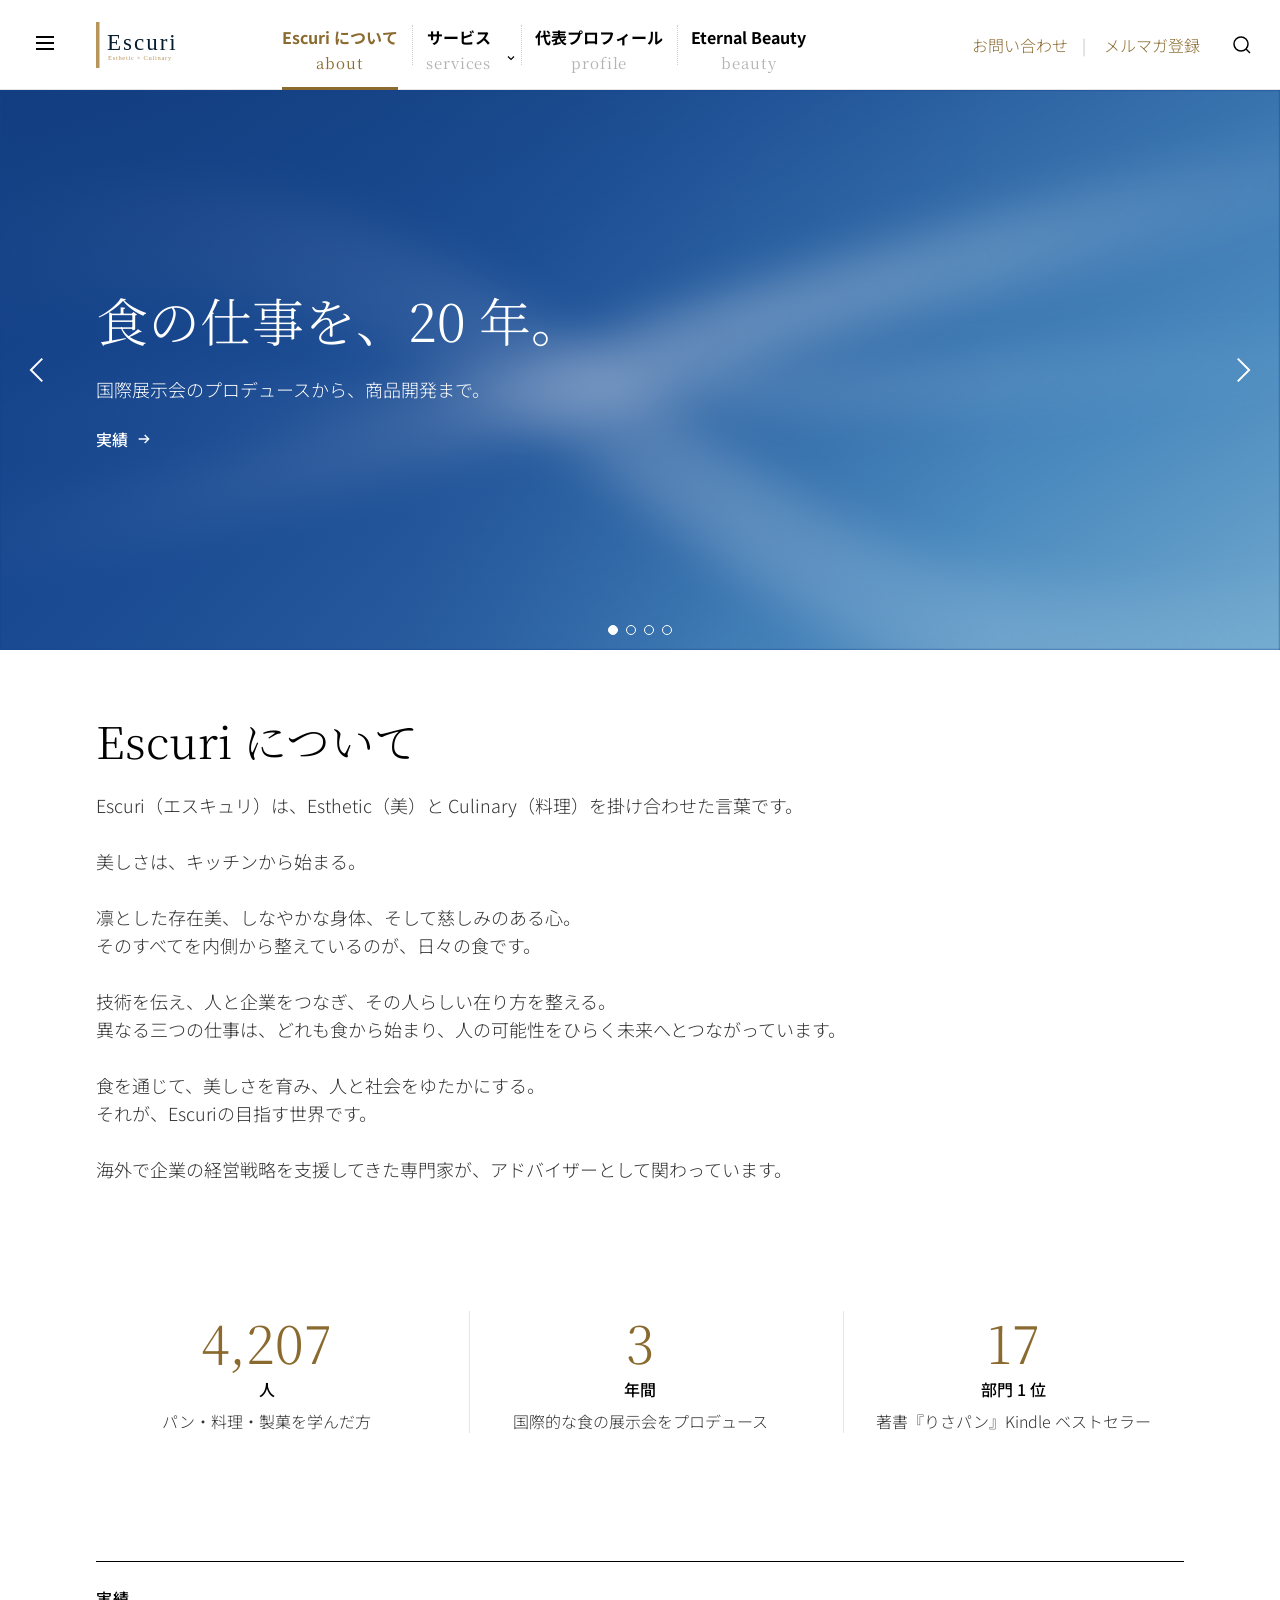
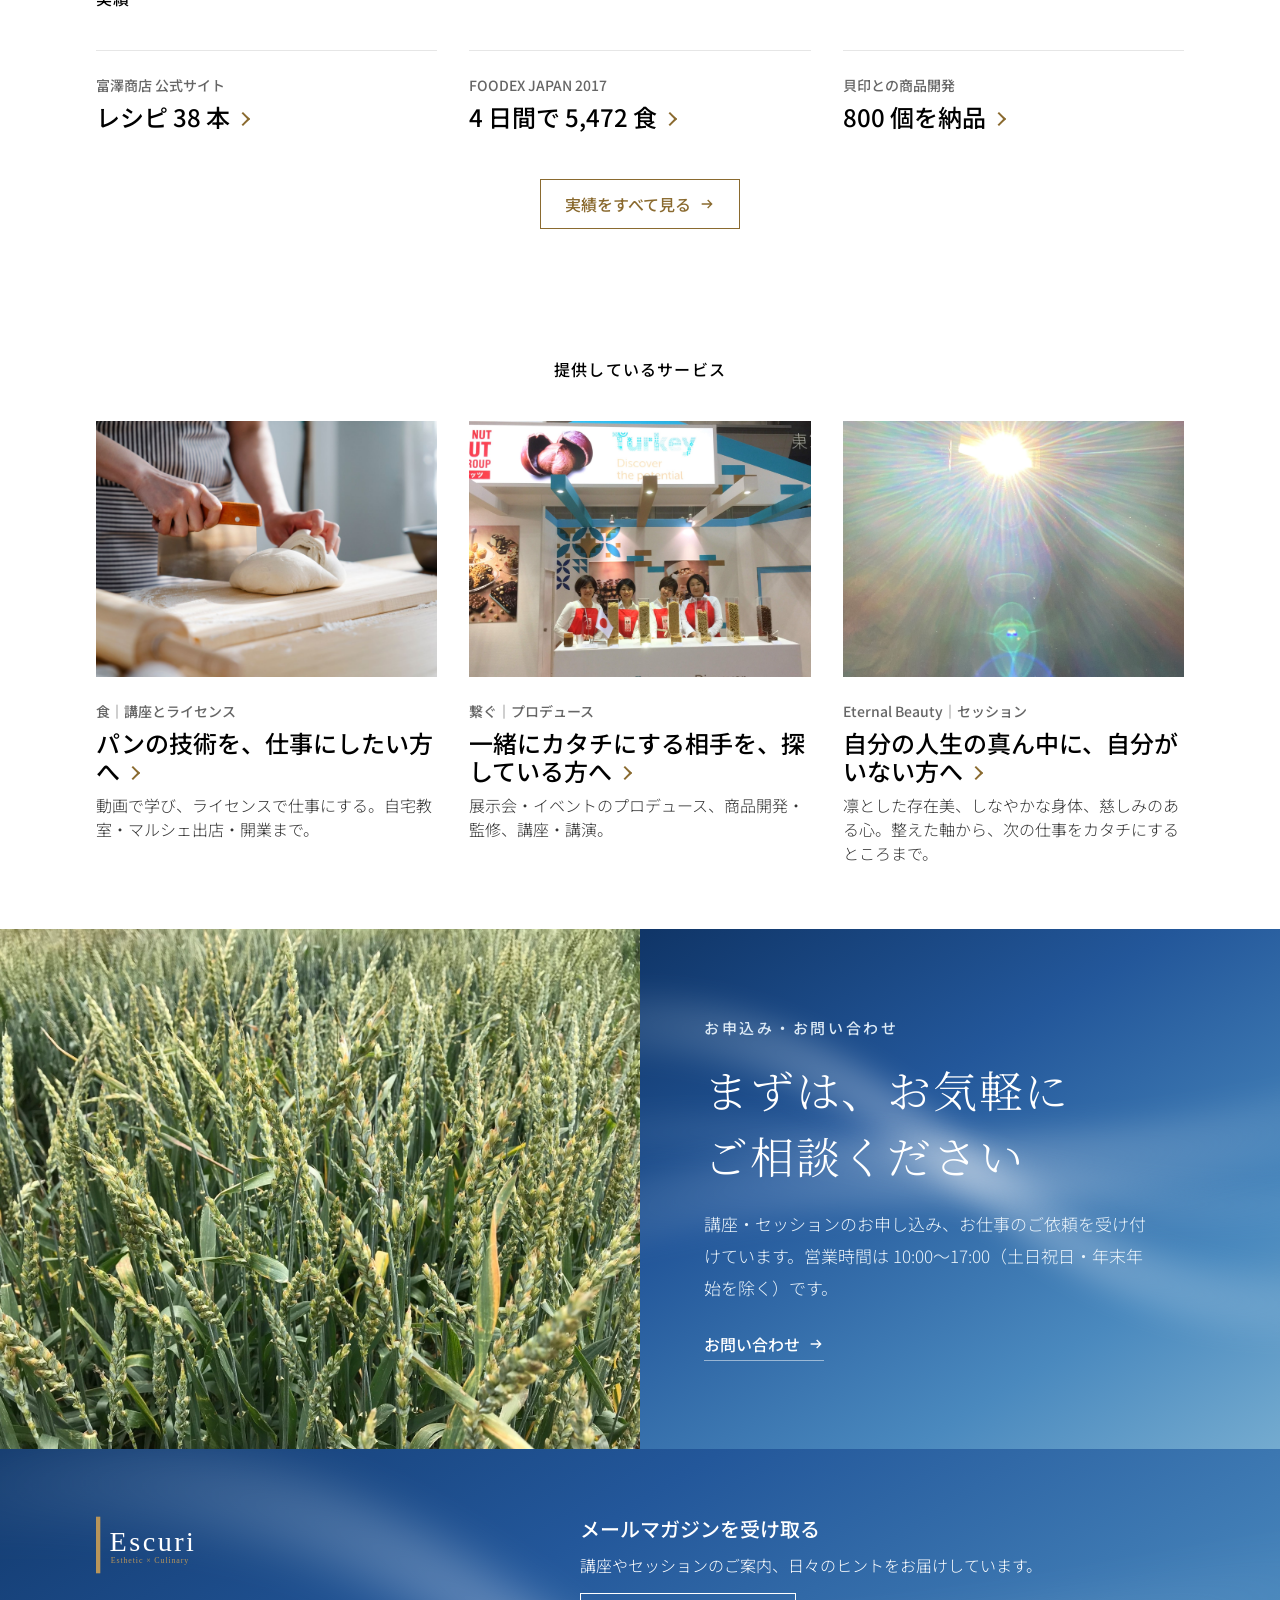
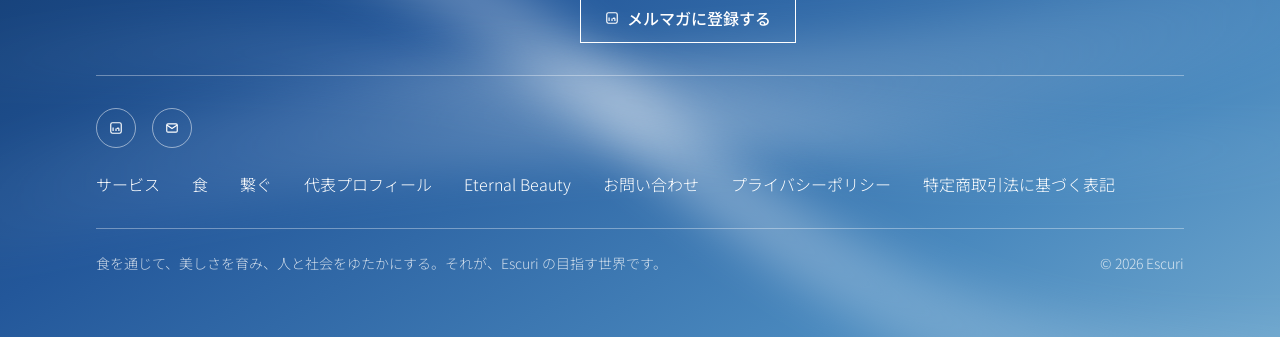
==== commit 3d43f0e6: "サイト更新 2026-11-05 16:00" ====
--- a/index.html
+++ b/index.html
@@ -21,7 +21,7 @@
 <link rel="icon" href="assets/favicon.svg?v=cf20629c">
 <link rel="preconnect" href="https://fonts.googleapis.com"><link rel="preconnect" href="https://fonts.gstatic.com" crossorigin>
 <link href="https://fonts.googleapis.com/css2?family=Noto+Sans+JP:wght@300;500;700&family=Noto+Serif+JP:wght@300;500&display=swap" rel="stylesheet">
-<link rel="stylesheet" href="style.css?v=1792031724">
+<link rel="stylesheet" href="style.css?v=1793862018">
 </head>
 <body>
 <a class="skip" href="#main">本文へスキップ</a>
@@ -77,7 +77,7 @@
 </section>
 <article class="wrap intro" id="about-escuri"><h2>Escuri について</h2><p>Escuri（エスキュリ）は、Esthetic（美）と Culinary（料理）を掛け合わせた言葉です。<br><br>美しさは、キッチンから始まる。<br><br>凛とした存在美、しなやかな身体、そして慈しみのある心。<br>そのすべてを内側から整えているのが、日々の食です。<br><br>技術を伝え、人と企業をつなぎ、その人らしい在り方を整える。<br>異なる三つの仕事は、どれも食から始まり、人の可能性をひらく未来へとつながっています。<br><br>食を通じて、美しさを育み、人と社会をゆたかにする。<br>それが、Escuriの目指す世界です。<br><br>海外で企業の経営戦略を支援してきた専門家が、アドバイザーとして関わっています。</p></article>
 <section class="module" aria-label="数字">
-  <div class="wrap factoid"><div><div class="n" data-count="4600">0</div><div class="u">名</div><div class="t">パン・料理・製菓を学んだ方</div></div><div><div class="n" data-count="3">0</div><div class="u">年間</div><div class="t">国際的な食の展示会をプロデュース</div></div><div><div class="n" data-count="19">0</div><div class="u">部門 1 位</div><div class="t">著書『りさパン』Kindle ベストセラー</div></div></div>
+  <div class="wrap factoid"><div><div class="n" data-count="4600">0</div><div class="u">人</div><div class="t">パン・料理・製菓を学んだ方</div></div><div><div class="n" data-count="3">0</div><div class="u">年間</div><div class="t">国際的な食の展示会をプロデュース</div></div><div><div class="n" data-count="19">0</div><div class="u">部門 1 位</div><div class="t">著書『りさパン』Kindle ベストセラー</div></div></div>
 </section>
 <section class="module" id="proof" aria-labelledby="h-proof">
   <div class="wrap">
@@ -131,7 +131,7 @@
     <div class="bot"><span>食を通じて、美しさを育み、人と社会をゆたかにする。それが、Escuri の目指す世界です。</span><span>© 2026 Escuri</span></div>
   </div>
 </footer>
-<script type="application/json" id="sidx">[{"t": "トップ", "d": "年齢を重ねるほど、人生は良くなる。食、美・身体・心。桑野りさ 公式サイト。", "u": "index.html"}, {"t": "お問い合わせ", "d": "Instagram・コミュニティ・お仕事のご依頼", "u": "contact.html"}, {"t": "レシピ 38 本", "d": "", "u": "https://tomiz.com/recipe/pro/search?author=46"}, {"t": "4 日間で 5,472 食", "d": "", "u": "work.html#record"}, {"t": "800 個を納品", "d": "", "u": "work.html#record"}, {"t": "パンの技術を、仕事にしたい方へ", "d": "動画で学び、ライセンスで仕事にする。自宅教室・マルシェ出店・開業まで。", "u": "kitchen.html"}, {"t": "一緒にカタチにする相手を、探している方へ", "d": "展示会・イベントのプロデュース、商品開発・監修、講座・講演。", "u": "work.html"}, {"t": "自分の人生の真ん中に、自分がいない方へ", "d": "凛とした存在美、しなやかな身体、慈しみのある心。整えた軸から、次の仕事をカタチにするところまで。", "u": "beauty.html"}, {"t": "代表プロフィール", "d": "桑野りさの経歴と実績。企業との商品開発、国際展示会のプロデュース。", "u": "about.html"}, {"t": "国際的な食の展示会", "d": "幕張メッセ・東京ビッグサイトの食の祭典で、トルコのヘーゼルナッツ協会（現在は他団体と統合）の出展を担当。レシピ・商品・写真・試食・デモンストレーション。", "u": "work.html#services"}, {"t": "心と食のレッスン", "d": "東邦大学医療センターでのメンタルケアレッスン。福祉施設でのレジリエンス講座を 2 年間。障がいのある子どもたちとのパンづくり「天使のレシピ」も主宰。", "u": "kitchen.html#care"}, {"t": "パン屋・カフェの開業", "d": "スペルト小麦＆低糖質ベーカリー養成講座から、富山・鹿児島・広島で 4 名がパン屋・カフェを開業。70 歳・初心者から 4 か月で開業した例も。", "u": "kitchen.html#graduates"}, {"t": "Eternal Beauty", "d": "私が、私に還ること。NLP コーチングに基づくセッション、エターナルビューティー講座、LISA_語録、Purity Diary。", "u": "beauty.html"}, {"t": "動き出すかどうかは、意欲ではなく順番で決まる", "d": "本音と向き合い、人生の判断軸を取り戻す。<br>自分を後回しにしない選択から、仕事・収入・人間関係に変化を生み出し、日本 NLP コーチング協会認定コーチとの個別セッションで望む未来を一緒につくっていきます。", "u": "beauty.html#eternal-beauty"}, {"t": "コーチングセッション", "d": "一対一の対話を 60〜90 分。いまの課題を整理し、次にやることを一緒に見つけていきます。", "u": "https://lin.ee/sgWMljx"}, {"t": "スタンダード", "d": "月 2 回×3 か月＋チャット相談。考え方を整えることから始め、仕事と収入の方向性を一緒に定めていきます。", "u": "https://lin.ee/sgWMljx"}, {"t": "プレミアム", "d": "月 2 回×6 か月＋チャット相談＋対面 2 回。整えた考え方が、仕事・収入・人間関係に根づくところまで伴走します。", "u": "https://lin.ee/sgWMljx"}, {"t": "ヘナ", "d": "インドのヘナから生まれた、植物だけのカラートリートメント。LINE でご案内しています。", "u": "https://line.me/R/ti/p/@260bwyfa?ts=09301450&oat_content=url"}, {"t": "ソマチ", "d": "古代の地層から出てきた岩石の粉。LINE でご案内しています。", "u": "https://lin.ee/n8rUjqb"}, {"t": "食", "d": "パン・料理・お菓子の講座と、自宅教室の開講・マルシェ出店・店舗開業までを見据えたライセンス制度。", "u": "kitchen.html"}, {"t": "大事な人に、渡せるパンを", "d": "著書『りさパン 〜しあわせの見つけ方〜』（Kindle）ベストセラー 19 部門 1 位。", "u": "kitchen.html#risapan"}, {"t": "パン・料理・お菓子", "d": "", "u": "kitchen.html#lessons"}, {"t": "つくる", "d": "基礎から、ご家庭で本格的なパンを焼けるまで。", "u": "#license"}, {"t": "教える", "d": "ご自宅でパン教室を開き、講師として収入を得る。", "u": "#license"}, {"t": "届ける", "d": "マルシェなどで販売し、自分の商品を持つ。", "u": "#license"}, {"t": "開く", "d": "店舗の開業を目指す。", "u": "#license"}, {"t": "しあわせのパン習慣 ― 88,000 円", "d": "スペルト小麦×北海道産小麦の 12 種のパン。毎月のレシピと動画、ミックス粉のお届け、月 1 回のオンライン相談会。", "u": "contact.html"}, {"t": "米粉パン 7 種 ― 88,000 円", "d": "7 種類の米粉パンを、動画でご自宅から学べます。", "u": "contact.html"}, {"t": "米粉パン 7 種 ― 165,000 円", "d": "レシピの商用利用が可能。自宅教室・販売に。", "u": "contact.html"}, {"t": "スペルト小麦 6 種 ― 275,000 円", "d": "スペルト小麦パン 6 種のライセンス。教室・販売に。", "u": "contact.html"}, {"t": "開業プレミアム ― 495,000 円〜", "d": "ライセンス＋動画講座＋6 か月の月 1 回オンライン相談会。", "u": "contact.html"}, {"t": "70 歳・初心者から 4 か月で", "d": "パン作り初心者から受講し、4 か月でパン屋を開業。", "u": "#graduates"}, {"t": "パン屋", "d": "", "u": "#graduates"}, {"t": "カフェ＆パン教室", "d": "", "u": "#graduates"}, {"t": "百貨店とマルシェ", "d": "小田急百貨店 シーズンスイーツ（2019 年 9 月 18 日〜24 日／栗のシュトレアン）。<br>世田谷パン祭り（2015 年 10 月・2019 年 10 月の 2 回）。2019 年は、マスカルポーネチーズ カンパーニュがシンボルパ", "u": "kitchen.html#popup"}, {"t": "人を内側から支える仕事", "d": "障害のある方とのパンづくり、大学病院でのメンタルケアレッスン、福祉施設でのレッスン。", "u": "kitchen.html#care"}, {"t": "つくり手の視点で", "d": "レシピの開発、商品の設計、撮影とスタイリング。<br>つくる側の事情が分かるので、売り場に出せる形まで詰める。", "u": "kitchen.html#products"}, {"t": "繋ぐ", "d": "人と企業を結ぶ紹介とコンサルティング。展示会・イベントのプロデュース、商品開発・監修、講座・講演、PR・アンバサダー・モデル。", "u": "work.html"}, {"t": "展示会・イベント", "d": "海外企業・団体の出展をプロデュース。", "u": "contact.html"}, {"t": "商品開発・監修", "d": "企画・開発・監修。", "u": "contact.html"}, {"t": "食・生き方・心のケア", "d": "パン・料理・お菓子、Eternal Beauty の在り方、福祉・医療の現場でのメンタルケアレッスン。", "u": "contact.html"}, {"t": "PR・アンバサダー・モデル", "d": "実際に使い、続けている立場から。", "u": "contact.html"}, {"t": "富澤商店 公式サイト", "d": "「桑野 りさ先生」として掲載。書籍『富澤商店の厳選 100 レシピ お菓子・パン』にも。", "u": "https://tomiz.com/recipe/pro/search?author=46"}, {"t": "企業とのお仕事", "d": "富澤商店、明治おいしい牛乳、ヴィクトリノックス、ボンヌママン、キッチンエイド、池商、リストニア蜂蜜、NTT ドコモ会員冊子ほか（敬称略）。レシピの提供・掲載、商品開発、フードスタイリング。", "u": "contact.html#form"}, {"t": "GRILL&BAR うしすけ ヴィーナスフォート店", "d": "店舗向けに商品を開発し、納品。", "u": "contact.html#form"}, {"t": "貝印との商品開発", "d": "ハート型・星型の食パン型を開発。商談用に栗のパウンドケーキ 100 本、800 個を納品。", "u": "contact.html#form"}, {"t": "注目の料理教室に掲載", "d": "貝印の公式サイト Kai House Club の「注目の料理教室」特集に、Bread Salon Lisa を掲載（2022 年 1 月）。", "u": "https://www.kaihouse.jp/cookingclass-kuwanorisa1/"}, {"t": "あこ酵母ご利用のパン教室", "d": "有限会社あこ天然酵母の公式サイトの「あこ酵母ご利用のパン教室」一覧に、Bread Salon Lisa（大田区）として掲載。", "u": "https://www.ako-tennenkoubo.com/20210430150526"}, {"t": "ル・コルドン・ブルー パリ校", "d": "「La Boulangerie Traditionnelle」修了。あこ庵で研修。", "u": "about.html"}, {"t": "協会・施設での講座", "d": "日本パンコーディネーター協会、大田文化の森、日本Flour協会ほかで登壇。", "u": "contact.html#form"}, {"t": "りさパン〜しあわせの見つけ方〜", "d": "Kindle ベストセラー 19 部門 1 位。", "u": "https://www.amazon.co.jp/dp/B09PTBQSJS"}, {"t": "あなたが奇跡を起こす本", "d": "5 人の女性起業家による共著。Kindle 6 部門 1 位。", "u": "https://www.amazon.co.jp/dp/B0C9HZ3NXK"}, {"t": "国際的な食の展示会", "d": "FABEX 2017（東京ビッグサイト）、FOODEX JAPAN 2017（幕張メッセ・第 42 回 国際食品・飲料展）、パティスリー＆ブーランジェリージャパン 2015・2016。レシピ開発とフードスタイリングを担当。", "u": "work.html#expo"}, {"t": "4 日間で 5,472 食", "d": "ピザ 1,800 食・ブラウニー 1,872 食・マドレーヌ 1,800 食。段ボール 19 箱分。", "u": "work.html#expo"}, {"t": "雑誌・新聞掲載", "d": "『ELLE à table』no.72、『SALUS』2022 年 8 月号、十勝毎日新聞 2021 年 9 月 7 日「味深いスペルト小麦」（東京圏 NOW）。", "u": "kitchen.html"}, {"t": "百貨店とマルシェ", "d": "小田急百貨店 秋のシーズンスイーツ（2019 年 9 月 18〜24 日）。世田谷パン祭り（2015 年 10 月・2019 年 10 月の 2 回。2019 年はマスカルポーネチーズ カンパーニュがシンボルパンに選定）。ハウスクエア横浜 ワンワンフェスティバル（2018 年・2019 年）。", "u": "kitchen.html"}, {"t": "パン職人と、約 5 年間", "d": "パン職人の志賀勝栄氏とともに「志賀Labo」を立ち上げ、約 5 年間にわたり講習会を主催。<br>毎回、全国からパンに携わる方が集まった。<br><br>教える側ではなく、学ぶ場をつくる側に立った。", "u": "work.html#shigalabo"}, {"t": "企業の冊子を、一冊まるごと", "d": "北海道ソラサンフーズのメニュー＆レシピブックを制作。<br>北海道フライド野菜と、北海道産キャラメルソース＆ペーストで作るパンとお菓子 26 品。<br>レシピの開発から、撮影、誌面の構成までを担当。", "u": "work.html#recipebook"}, {"t": "サービス", "d": "パンの講座とライセンス。人と企業を繋ぐ。Eternal Beauty のセッション。", "u": "services.html"}, {"t": "パンの技術を、仕事にする", "d": "スペルト小麦と低糖質のパン。動画講座とライセンスで、教室・マルシェ・開業まで。", "u": "kitchen.html"}, {"t": "人と企業を、結ぶ", "d": "展示会・イベントのプロデュース、商品開発・監修、講座・講演。", "u": "work.html"}, {"t": "美・身体・心を、整える", "d": "凛とした存在美、しなやかな身体、慈しみのある心。NLP コーチングに基づくセッション。", "u": "beauty.html"}, {"t": "プライバシーポリシー", "d": "プライバシーポリシー。個人情報の取り扱いについて。", "u": "privacy.html"}, {"t": "特定商取引法に基づく表記", "d": "特定商取引法に基づく表記。", "u": "legal.html"}, {"t": "お問い合わせ", "d": "お問い合わせ。セッション・講座のご相談、お仕事のご依頼。", "u": "contact.html"}]</script>
-<script src="site.js?v=1792031724"></script>
+<script type="application/json" id="sidx">[{"t": "トップ", "d": "年齢を重ねるほど、人生は良くなる。食、美・身体・心。桑野りさ 公式サイト。", "u": "index.html"}, {"t": "お問い合わせ", "d": "Instagram・コミュニティ・お仕事のご依頼", "u": "contact.html"}, {"t": "レシピ 38 本", "d": "", "u": "https://tomiz.com/recipe/pro/search?author=46"}, {"t": "4 日間で 5,472 食", "d": "", "u": "work.html#record"}, {"t": "800 個を納品", "d": "", "u": "work.html#record"}, {"t": "パンの技術を、仕事にしたい方へ", "d": "動画で学び、ライセンスで仕事にする。自宅教室・マルシェ出店・開業まで。", "u": "kitchen.html"}, {"t": "一緒にカタチにする相手を、探している方へ", "d": "展示会・イベントのプロデュース、商品開発・監修、講座・講演。", "u": "work.html"}, {"t": "自分の人生の真ん中に、自分がいない方へ", "d": "凛とした存在美、しなやかな身体、慈しみのある心。整えた軸から、次の仕事をカタチにするところまで。", "u": "beauty.html"}, {"t": "代表プロフィール", "d": "桑野りさの経歴と実績。企業との商品開発、国際展示会のプロデュース。", "u": "about.html"}, {"t": "ホノルルコーヒー ベーカリー日本チーム", "d": "ハワイ発のコーヒーブランド、ホノルルコーヒーが手がけるベーカリーに、日本チームの一員として参加。パンのレシピ開発を担っています。", "u": "kitchen.html"}, {"t": "国際的な食の展示会", "d": "幕張メッセ・東京ビッグサイトの食の祭典で、トルコのヘーゼルナッツ協会（現在は他団体と統合）の出展を担当。レシピ・商品・写真・試食・デモンストレーション。", "u": "work.html#services"}, {"t": "心と食のレッスン", "d": "東邦大学医療センターでのメンタルケアレッスン。福祉施設でのレジリエンス講座を 2 年間。障がいのある子どもたちとのパンづくり「天使のレシピ」も主宰。", "u": "kitchen.html#care"}, {"t": "パン屋・カフェの開業", "d": "スペルト小麦＆低糖質ベーカリー養成講座から、富山・鹿児島・広島で 4 名がパン屋・カフェを開業。70 歳・初心者から 4 か月で開業した例も。", "u": "kitchen.html#graduates"}, {"t": "Eternal Beauty", "d": "私が、私に還ること。NLP コーチングに基づくセッション、エターナルビューティー講座、LISA_語録、Purity Diary。", "u": "beauty.html"}, {"t": "動き出すかどうかは、意欲ではなく順番で決まる", "d": "本音と向き合い、人生の判断軸を取り戻す。<br>自分を後回しにしない選択から、仕事・収入・人間関係に変化を生み出し、日本 NLP コーチング協会認定コーチとの個別セッションで、自信に満ちた笑顔で暮らせる未来を一緒につくっていきます。", "u": "beauty.html#eternal-beauty"}, {"t": "コーチングセッション", "d": "一対一の対話を 60〜90 分。いまの課題を整理し、次にやることを一緒に見つけていきます。", "u": "https://lin.ee/sgWMljx"}, {"t": "スタンダード", "d": "月 2 回×3 か月＋チャット相談。考え方を整えることから始め、仕事と収入の方向性を一緒に定めていきます。", "u": "https://lin.ee/sgWMljx"}, {"t": "プレミアム", "d": "月 2 回×6 か月＋チャット相談＋対面 2 回。整えた考え方が、仕事・収入・人間関係に根づくところまで伴走します。", "u": "https://lin.ee/sgWMljx"}, {"t": "ヘナ", "d": "インドのヘナから生まれた、植物だけのカラートリートメント。LINE でご案内しています。", "u": "https://line.me/R/ti/p/@260bwyfa?ts=09301450&oat_content=url"}, {"t": "ソマチ", "d": "古代の地層から出てきた岩石の粉。LINE でご案内しています。", "u": "https://lin.ee/n8rUjqb"}, {"t": "食", "d": "パン・料理・お菓子の講座と、自宅教室の開講・マルシェ出店・店舗開業までを見据えたライセンス制度。", "u": "kitchen.html"}, {"t": "大事な人に、渡せるパンを", "d": "著書『りさパン 〜しあわせの見つけ方〜』（Kindle）ベストセラー 19 部門 1 位。", "u": "kitchen.html#risapan"}, {"t": "パン・料理・お菓子", "d": "", "u": "kitchen.html#lessons"}, {"t": "つくる", "d": "基礎から、ご家庭で本格的なパンを焼けるまで。", "u": "#license"}, {"t": "教える", "d": "ご自宅でパン教室を開き、講師として収入を得る。", "u": "#license"}, {"t": "届ける", "d": "マルシェなどで販売し、自分の商品を持つ。", "u": "#license"}, {"t": "開く", "d": "店舗の開業を目指す。", "u": "#license"}, {"t": "しあわせのパン習慣 ― 88,000 円", "d": "スペルト小麦×北海道産小麦の 12 種のパン。毎月のレシピと動画、ミックス粉のお届け、月 1 回のオンライン相談会。2027 年 1 月に値上げ予定です。", "u": "contact.html"}, {"t": "米粉パン 7 種 ― 88,000 円", "d": "7 種類の米粉パンを、動画でご自宅から学べます。", "u": "contact.html"}, {"t": "米粉パン 7 種", "d": "米粉パン 7 種のレシピを、商用利用できます。教室・販売に。料金は、説明会・個別相談でご案内します。", "u": "https://lin.ee/sgWMljx"}, {"t": "スペルト小麦 6 種", "d": "スペルト小麦パン 6 種のレシピを、商用利用できます。教室・販売に。料金は、説明会・個別相談でご案内します。", "u": "https://lin.ee/sgWMljx"}, {"t": "開業プレミアム", "d": "ライセンス＋動画講座＋6 か月の月 1 回オンライン相談会。料金は、説明会・個別相談でご案内します。", "u": "https://lin.ee/sgWMljx"}, {"t": "70 歳・初心者から 4 か月で", "d": "パン作り初心者から受講し、4 か月でパン屋を開業。", "u": "#graduates"}, {"t": "ママンパン", "d": "", "u": "https://www.instagram.com/rose.maman_pain/"}, {"t": "カフェ＆パン教室", "d": "", "u": "#graduates"}, {"t": "炭火焼き和牛 TONBY'z 65", "d": "店主が講座でパンを学び、いまもお店でパンを出し続けています。LISA が投稿したお店の写真は、Google マップで 8 万回見られました。", "u": "#graduates"}, {"t": "百貨店とマルシェ", "d": "小田急百貨店 シーズンスイーツ（2019 年 9 月 18 日〜24 日／栗のシュトレアン）。<br>世田谷パン祭り（2015 年 10 月・2019 年 10 月の 2 回）。2019 年は、マスカルポーネチーズ カンパーニュがシンボルパ", "u": "kitchen.html#popup"}, {"t": "人を内側から支える仕事", "d": "障害のある方とのパンづくり、大学病院でのメンタルケアレッスン、福祉施設でのレッスン。", "u": "kitchen.html#care"}, {"t": "つくり手の視点で", "d": "レシピの開発、商品の設計、撮影とスタイリング。<br>つくる側の事情が分かるので、売り場に出せる形まで詰める。", "u": "kitchen.html#products"}, {"t": "繋ぐ", "d": "人と企業を結ぶ紹介とコンサルティング。展示会・イベントのプロデュース、商品開発・監修、講座・講演、PR・アンバサダー・モデル。", "u": "work.html"}, {"t": "展示会・イベント", "d": "海外企業・団体の出展をプロデュース。", "u": "contact.html"}, {"t": "商品開発・監修", "d": "企画・開発・監修。", "u": "contact.html"}, {"t": "食・生き方・心のケア", "d": "パン・料理・お菓子、Eternal Beauty の在り方、福祉・医療の現場でのメンタルケアレッスン。", "u": "contact.html"}, {"t": "PR・アンバサダー・モデル", "d": "実際に使い、続けている立場から。", "u": "contact.html"}, {"t": "富澤商店 公式サイト", "d": "「桑野 りさ先生」として掲載。書籍『富澤商店の厳選 100 レシピ お菓子・パン』にも。", "u": "https://tomiz.com/recipe/pro/search?author=46"}, {"t": "企業とのお仕事", "d": "富澤商店、明治おいしい牛乳、ヴィクトリノックス、ボンヌママン、キッチンエイド、池商、リストニア蜂蜜、NTT ドコモ会員冊子ほか（敬称略）。レシピの提供・掲載、商品開発、フードスタイリング。", "u": "contact.html#form"}, {"t": "GRILL&BAR うしすけ ヴィーナスフォート店", "d": "店舗向けに商品を開発し、納品。", "u": "contact.html#form"}, {"t": "貝印との商品開発", "d": "ハート型・星型の食パン型を開発。商談用に栗のパウンドケーキ 100 本、800 個を納品。", "u": "https://www.instagram.com/p/DDGlIHCzzki/"}, {"t": "注目の料理教室に掲載", "d": "貝印の公式サイト Kai House Club の「注目の料理教室」特集に、Bread Salon Lisa を掲載（2022 年 1 月）。", "u": "https://www.kaihouse.jp/cookingclass-kuwanorisa1/"}, {"t": "あこ酵母ご利用のパン教室", "d": "有限会社あこ天然酵母の公式サイトの「あこ酵母ご利用のパン教室」一覧に、Bread Salon Lisa（大田区）として掲載。", "u": "https://www.ako-tennenkoubo.com/20210430150526"}, {"t": "ル・コルドン・ブルー パリ校", "d": "「La Boulangerie Traditionnelle」修了。あこ庵で研修。", "u": "about.html"}, {"t": "協会・施設での講座", "d": "日本パンコーディネーター協会、大田文化の森、日本Flour協会ほかで登壇。", "u": "contact.html#form"}, {"t": "りさパン〜しあわせの見つけ方〜", "d": "Kindle ベストセラー 19 部門 1 位。", "u": "https://www.amazon.co.jp/dp/B09PTBQSJS"}, {"t": "あなたが奇跡を起こす本", "d": "5 人の女性起業家による共著。Kindle 6 部門 1 位。", "u": "https://www.amazon.co.jp/dp/B0C9HZ3NXK"}, {"t": "国際的な食の展示会", "d": "FABEX 2017（東京ビッグサイト）、FOODEX JAPAN 2017（幕張メッセ・第 42 回 国際食品・飲料展）、パティスリー＆ブーランジェリージャパン 2015・2016。レシピ開発とフードスタイリングを担当。", "u": "work.html#expo"}, {"t": "4 日間で 5,472 食", "d": "ピザ 1,800 食・ブラウニー 1,872 食・マドレーヌ 1,800 食。段ボール 19 箱分。", "u": "work.html#expo"}, {"t": "雑誌・新聞掲載", "d": "『ELLE à table』no.72、『SALUS』2022 年 8 月号、十勝毎日新聞 2021 年 9 月 7 日「味深いスペルト小麦」（東京圏 NOW）。", "u": "kitchen.html"}, {"t": "百貨店とマルシェ", "d": "小田急百貨店 秋のシーズンスイーツ（2019 年 9 月 18〜24 日）。世田谷パン祭り（2015 年 10 月・2019 年 10 月の 2 回。2019 年はマスカルポーネチーズ カンパーニュがシンボルパンに選定）。ハウスクエア横浜 ワンワンフェスティバル（2018 年・2019 年）。", "u": "kitchen.html"}, {"t": "パン職人と、約 5 年間", "d": "パン職人の志賀勝栄氏とともに「志賀Labo」を立ち上げ、約 5 年間にわたり講習会を主催。<br>毎回、全国からパンに携わる方が集まった。<br><br>教える側ではなく、学ぶ場をつくる側に立った。", "u": "work.html#shigalabo"}, {"t": "企業の冊子を、一冊まるごと", "d": "北海道ソラサンフーズのメニュー＆レシピブックを制作。<br>北海道フライド野菜と、北海道産キャラメルソース＆ペーストで作るパンとお菓子 26 品。<br>レシピの開発から、撮影、誌面の構成までを担当。", "u": "work.html#recipebook"}, {"t": "サービス", "d": "パンの講座とライセンス。人と企業を繋ぐ。Eternal Beauty のセッション。", "u": "services.html"}, {"t": "パンの技術を、仕事にする", "d": "スペルト小麦と低糖質のパン。動画講座とライセンスで、教室・マルシェ・開業まで。", "u": "kitchen.html"}, {"t": "人と企業を、結ぶ", "d": "展示会・イベントのプロデュース、商品開発・監修、講座・講演。", "u": "work.html"}, {"t": "美・身体・心を、整える", "d": "凛とした存在美、しなやかな身体、慈しみのある心。NLP コーチングに基づくセッション。", "u": "beauty.html"}, {"t": "プライバシーポリシー", "d": "プライバシーポリシー。個人情報の取り扱いについて。", "u": "privacy.html"}, {"t": "特定商取引法に基づく表記", "d": "特定商取引法に基づく表記。", "u": "legal.html"}, {"t": "お問い合わせ", "d": "お問い合わせ。セッション・講座のご相談、お仕事のご依頼。", "u": "contact.html"}]</script>
+<script src="site.js?v=1793862018"></script>
 </body>
 </html>
--- a/style.css
+++ b/style.css
@@ -72,6 +72,7 @@
   padding:12px 24px;font-size:16px;font-weight:var(--w-medium);line-height:24px;transition:background .15s,color .15s}
 .btn-out:hover{background:var(--electric);color:#fff}
 .up-foot{text-align:center;margin-top:40px}
+.nw{white-space:nowrap}
 .chev::after{content:"";display:inline-block;width:8px;height:8px;margin:0 0 3px 8px;
   border-right:2px solid var(--electric);border-top:2px solid var(--electric);transform:rotate(45deg);transition:transform .15s}
 .item:hover .chev::after{transform:rotate(45deg) translate(2px,-2px)}
@@ -218,7 +219,7 @@
 .tum .c .cta{margin-top:24px;color:#fff}
 .tum .c .cta .arrow{color:#fff}
 .tum .p{height:100%;overflow:hidden}
-.tum .p img{display:block;width:100%;height:100%;object-fit:cover}
+.tum .p img{display:block;width:100%;height:100%;object-fit:cover;object-position:center top}
 @media(min-width:1920px){.tum .c h2{font-size:52px;line-height:62.4px}}
 
 /* ===== feature (oum) ===== */
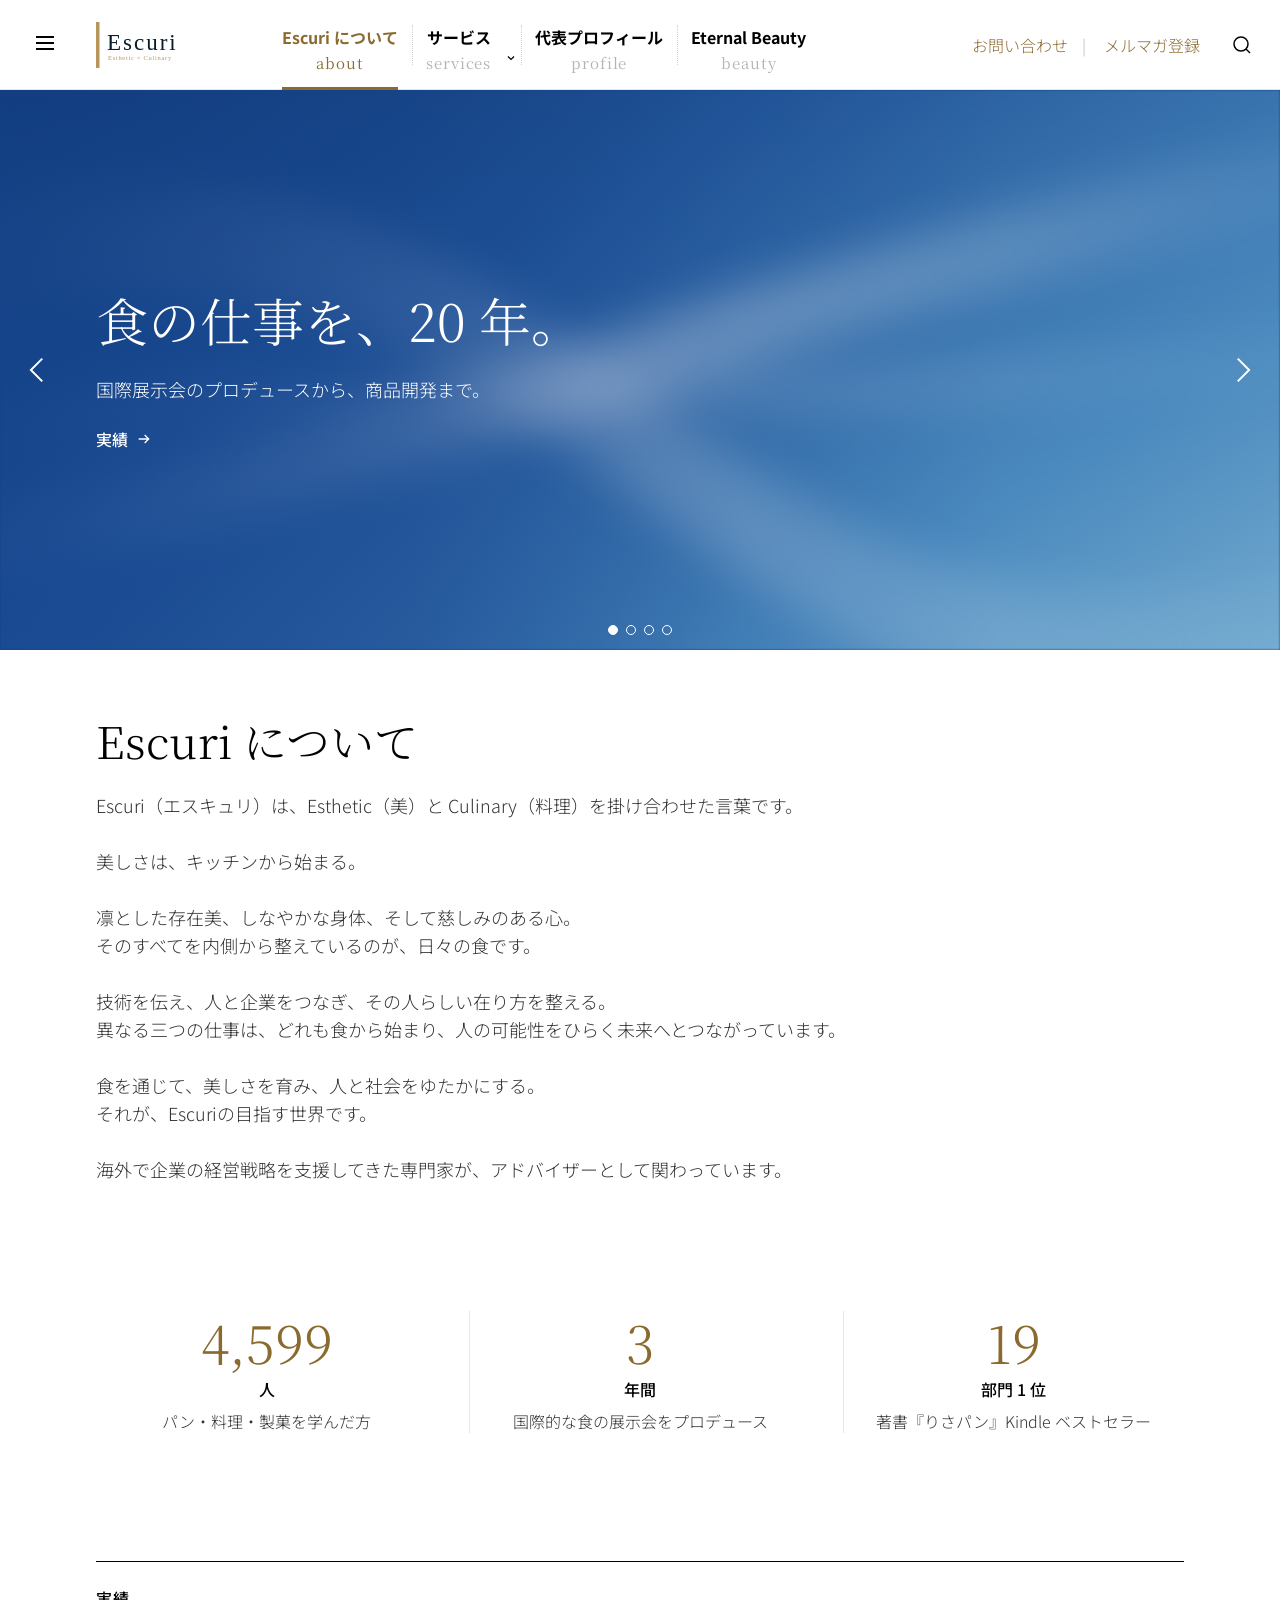
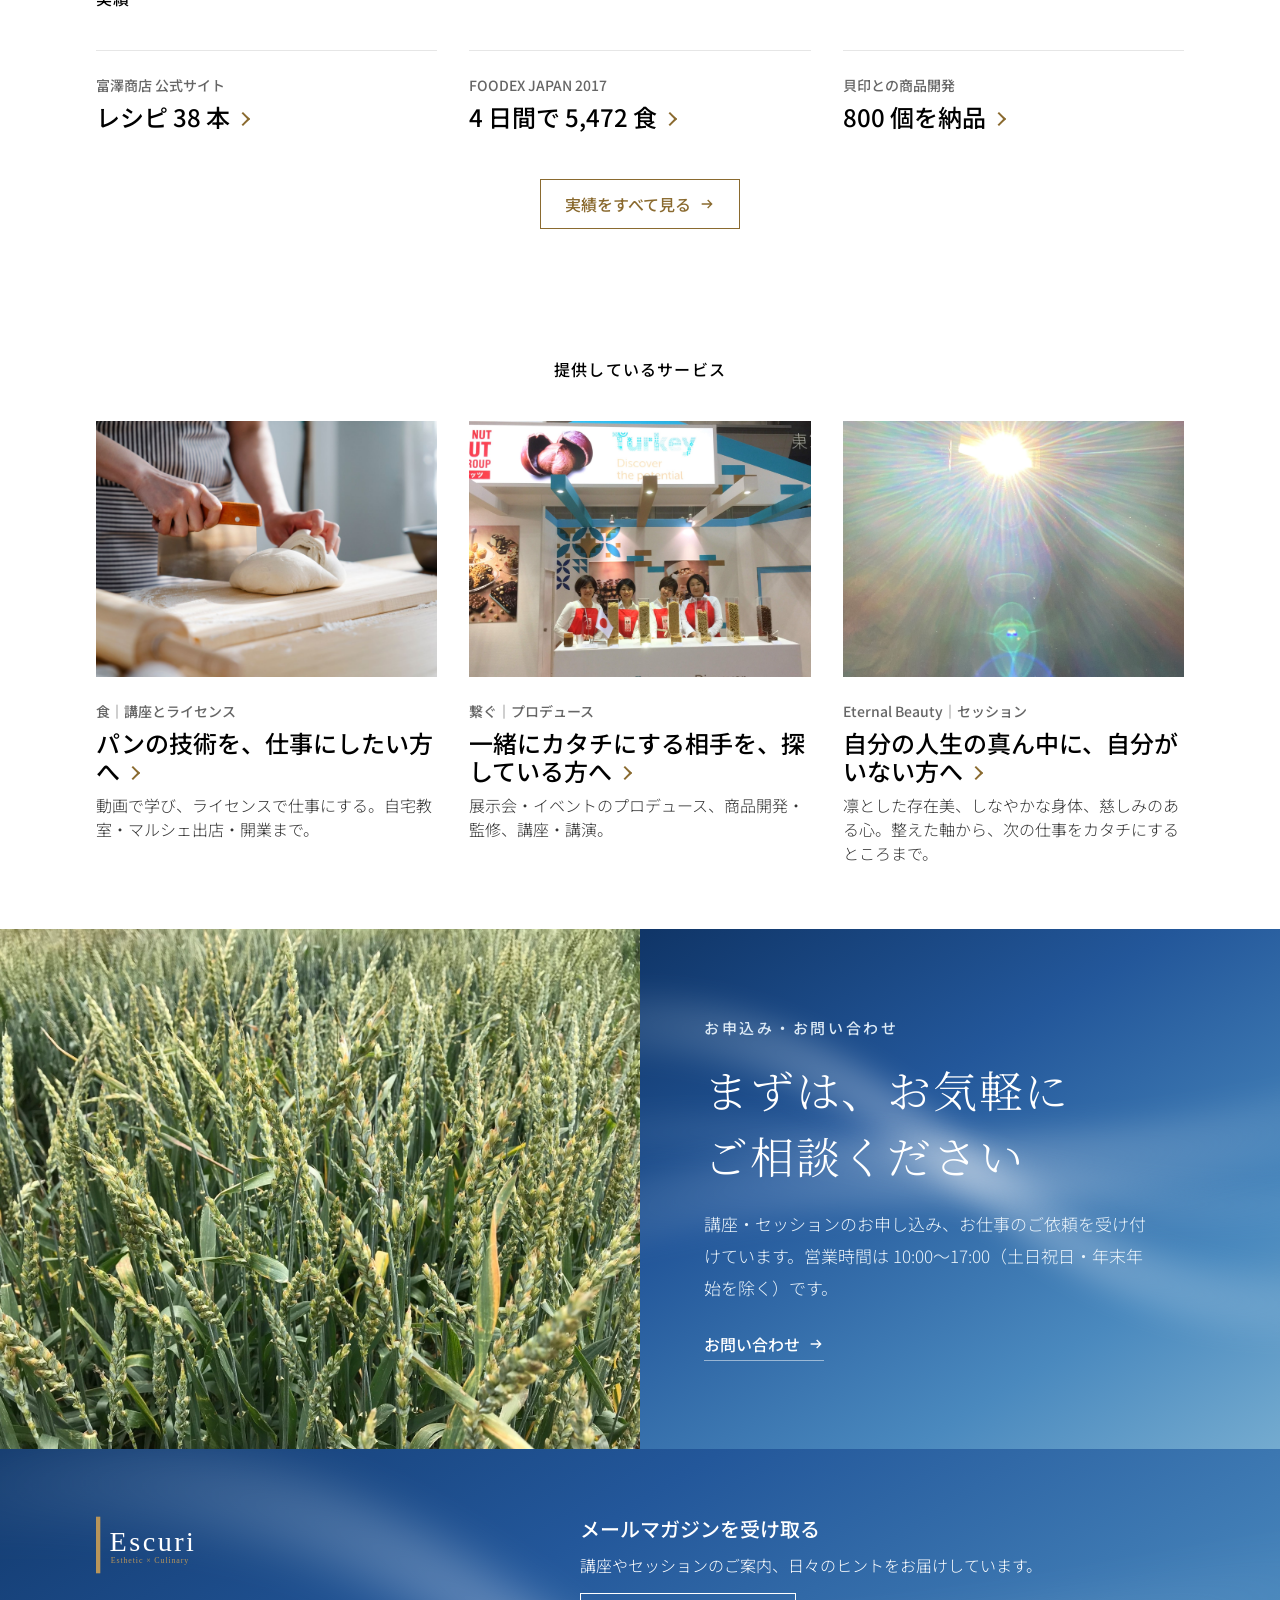
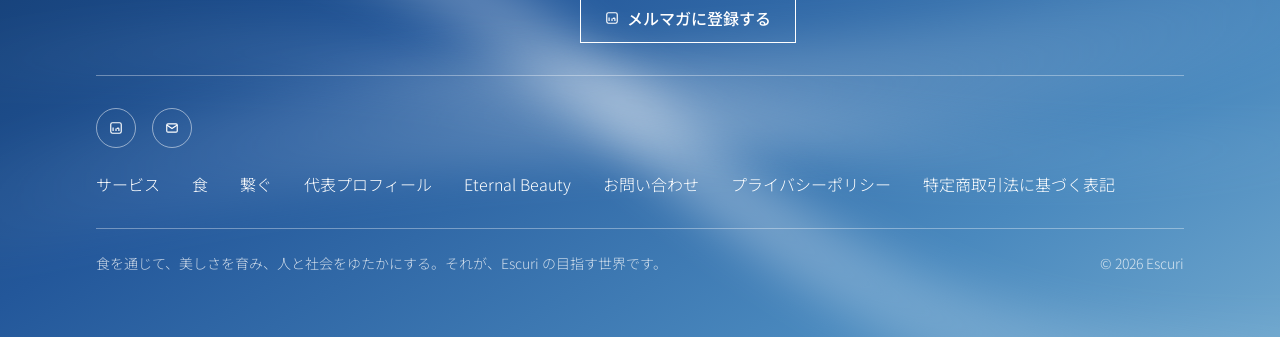
==== commit 903683f4: "サイト更新 2026-11-11 23:14" ====
--- a/index.html
+++ b/index.html
@@ -21,7 +21,7 @@
 <link rel="icon" href="assets/favicon.svg?v=cf20629c">
 <link rel="preconnect" href="https://fonts.googleapis.com"><link rel="preconnect" href="https://fonts.gstatic.com" crossorigin>
 <link href="https://fonts.googleapis.com/css2?family=Noto+Sans+JP:wght@300;500;700&family=Noto+Serif+JP:wght@300;500&display=swap" rel="stylesheet">
-<link rel="stylesheet" href="style.css?v=1793862018">
+<link rel="stylesheet" href="style.css?v=1794406481">
 </head>
 <body>
 <a class="skip" href="#main">本文へスキップ</a>
@@ -51,7 +51,7 @@
 </header>
 <div class="mega" id="drawer" hidden>
   <div class="wrap">
-    <div class="mgrid"><div class="mcol"><h2>Escuri について</h2><ul><li><a href="index.html#about-escuri">Escuri とは</a></li><li><a href="about.html#greeting">ごあいさつ</a></li><li><a href="about.html">代表プロフィール</a></li><li><a href="work.html#record">実績</a></li></ul></div><div class="mcol"><h2>サービス</h2><ul><li><a href="kitchen.html">食</a></li><li><a href="kitchen.html#license">パン講座とライセンス</a></li><li><a href="work.html">繋ぐ</a></li><li><a href="beauty.html">Eternal Beauty</a></li><li><a href="contact.html#form">お問い合わせ</a></li></ul></div><div class="mcol"><h2>発信</h2><ul><li><a href="https://note.com/eternalbeauty_l" target="_blank" rel="noopener">note</a></li><li><a href="https://www.reservestock.jp/subscribe/331083" target="_blank" rel="noopener">メールマガジン</a></li></ul></div><div class="mcol"><h2>Eternal Beauty</h2><ul><li><a href="beauty.html#purpose">理念</a></li><li><a href="beauty.html#beauty-how">セッション</a></li><li><a href="beauty.html#items">美と身体を整えるもの</a></li></ul></div></div>
+    <div class="mgrid"><div class="mcol"><h2>Escuri について</h2><ul><li><a href="index.html#about-escuri">Escuri とは</a></li><li><a href="about.html#greeting">ごあいさつ</a></li><li><a href="about.html">代表プロフィール</a></li><li><a href="work.html#record">実績</a></li></ul></div><div class="mcol"><h2>サービス</h2><ul><li><a href="kitchen.html">食</a></li><li><a href="kitchen.html#license">パン講座とライセンス</a></li><li><a href="work.html">繋ぐ</a></li><li><a href="beauty.html">Eternal Beauty</a></li><li><a href="contact.html#form">お問い合わせ</a></li></ul></div><div class="mcol"><h2>発信</h2><ul><li><a href="https://note.com/eternalbeauty_l" target="_blank" rel="noopener">note</a></li><li><a href="https://www.reservestock.jp/subscribe/331083" target="_blank" rel="noopener">メールマガジン</a></li></ul></div><div class="mcol"><h2>Eternal Beauty</h2><ul><li><a href="beauty.html#purpose">理念</a></li><li><a href="beauty.html#beauty-how">セッション</a></li></ul></div></div>
     <div class="msns"><a href="https://note.com/eternalbeauty_l" target="_blank" rel="noopener"><svg width="14" height="14" viewBox="0 0 24 24" fill="none" stroke="currentColor" stroke-width="2"><rect x="3" y="3" width="18" height="18" rx="3"/><path d="M7 11v6M7 7.5v.01M12 17v-4m5 4v-3.5a1.5 1.5 0 0 0-3 0"/></svg> note</a><a href="contact.html"><svg width="14" height="14" viewBox="0 0 24 24" fill="none" stroke="currentColor" stroke-width="2"><rect x="3" y="5" width="18" height="14" rx="2"/><path d="M3 7l9 6 9-6"/></svg> お問い合わせ</a></div>
   </div>
 </div>
@@ -82,7 +82,7 @@
 <section class="module" id="proof" aria-labelledby="h-proof">
   <div class="wrap">
     <h2 class="sec-title border" id="h-proof">実績</h2>
-    <div class="grid g3"><article class="item text"><div class="body"><div class="eyebrow">富澤商店 公式サイト</div><h3 class="h5"><a class="chev" href="https://tomiz.com/recipe/pro/search?author=46" target="_blank" rel="noopener">レシピ 38 本</a></h3><p class="d"></p></div></article><article class="item text"><div class="body"><div class="eyebrow">FOODEX JAPAN 2017</div><h3 class="h5"><a class="chev" href="work.html#record">4 日間で 5,472 食</a></h3><p class="d"></p></div></article><article class="item text"><div class="body"><div class="eyebrow">貝印との商品開発</div><h3 class="h5"><a class="chev" href="work.html#record">800 個を納品</a></h3><p class="d"></p></div></article></div>
+    <div class="grid g3"><article class="item text"><div class="body"><div class="eyebrow">富澤商店 公式サイト</div><h3 class="h5"><a class="chev" href="https://tomiz.com/recipe/pro/search?author=46" target="_blank" rel="noopener">レシピ 38 本</a></h3><p class="d"></p></div></article><article class="item text"><div class="body"><div class="eyebrow">FOODEX JAPAN 2017</div><h3 class="h5"><a class="chev" href="work.html#expo">4 日間で 5,472 食</a></h3><p class="d"></p></div></article><article class="item text"><div class="body"><div class="eyebrow">貝印との商品開発</div><h3 class="h5"><a class="chev" href="https://www.instagram.com/p/DDGlIHCzzki/" target="_blank" rel="noopener">800 個を納品</a></h3><p class="d"></p></div></article></div>
     <div class="up-foot"><a class="btn-out" href="work.html#record">実績をすべて見る<span class="arrow" aria-hidden="true"></span></a></div>
   </div>
 </section>
@@ -131,7 +131,7 @@
     <div class="bot"><span>食を通じて、美しさを育み、人と社会をゆたかにする。それが、Escuri の目指す世界です。</span><span>© 2026 Escuri</span></div>
   </div>
 </footer>
-<script type="application/json" id="sidx">[{"t": "トップ", "d": "年齢を重ねるほど、人生は良くなる。食、美・身体・心。桑野りさ 公式サイト。", "u": "index.html"}, {"t": "お問い合わせ", "d": "Instagram・コミュニティ・お仕事のご依頼", "u": "contact.html"}, {"t": "レシピ 38 本", "d": "", "u": "https://tomiz.com/recipe/pro/search?author=46"}, {"t": "4 日間で 5,472 食", "d": "", "u": "work.html#record"}, {"t": "800 個を納品", "d": "", "u": "work.html#record"}, {"t": "パンの技術を、仕事にしたい方へ", "d": "動画で学び、ライセンスで仕事にする。自宅教室・マルシェ出店・開業まで。", "u": "kitchen.html"}, {"t": "一緒にカタチにする相手を、探している方へ", "d": "展示会・イベントのプロデュース、商品開発・監修、講座・講演。", "u": "work.html"}, {"t": "自分の人生の真ん中に、自分がいない方へ", "d": "凛とした存在美、しなやかな身体、慈しみのある心。整えた軸から、次の仕事をカタチにするところまで。", "u": "beauty.html"}, {"t": "代表プロフィール", "d": "桑野りさの経歴と実績。企業との商品開発、国際展示会のプロデュース。", "u": "about.html"}, {"t": "ホノルルコーヒー ベーカリー日本チーム", "d": "ハワイ発のコーヒーブランド、ホノルルコーヒーが手がけるベーカリーに、日本チームの一員として参加。パンのレシピ開発を担っています。", "u": "kitchen.html"}, {"t": "国際的な食の展示会", "d": "幕張メッセ・東京ビッグサイトの食の祭典で、トルコのヘーゼルナッツ協会（現在は他団体と統合）の出展を担当。レシピ・商品・写真・試食・デモンストレーション。", "u": "work.html#services"}, {"t": "心と食のレッスン", "d": "東邦大学医療センターでのメンタルケアレッスン。福祉施設でのレジリエンス講座を 2 年間。障がいのある子どもたちとのパンづくり「天使のレシピ」も主宰。", "u": "kitchen.html#care"}, {"t": "パン屋・カフェの開業", "d": "スペルト小麦＆低糖質ベーカリー養成講座から、富山・鹿児島・広島で 4 名がパン屋・カフェを開業。70 歳・初心者から 4 か月で開業した例も。", "u": "kitchen.html#graduates"}, {"t": "Eternal Beauty", "d": "私が、私に還ること。NLP コーチングに基づくセッション、エターナルビューティー講座、LISA_語録、Purity Diary。", "u": "beauty.html"}, {"t": "動き出すかどうかは、意欲ではなく順番で決まる", "d": "本音と向き合い、人生の判断軸を取り戻す。<br>自分を後回しにしない選択から、仕事・収入・人間関係に変化を生み出し、日本 NLP コーチング協会認定コーチとの個別セッションで、自信に満ちた笑顔で暮らせる未来を一緒につくっていきます。", "u": "beauty.html#eternal-beauty"}, {"t": "コーチングセッション", "d": "一対一の対話を 60〜90 分。いまの課題を整理し、次にやることを一緒に見つけていきます。", "u": "https://lin.ee/sgWMljx"}, {"t": "スタンダード", "d": "月 2 回×3 か月＋チャット相談。考え方を整えることから始め、仕事と収入の方向性を一緒に定めていきます。", "u": "https://lin.ee/sgWMljx"}, {"t": "プレミアム", "d": "月 2 回×6 か月＋チャット相談＋対面 2 回。整えた考え方が、仕事・収入・人間関係に根づくところまで伴走します。", "u": "https://lin.ee/sgWMljx"}, {"t": "ヘナ", "d": "インドのヘナから生まれた、植物だけのカラートリートメント。LINE でご案内しています。", "u": "https://line.me/R/ti/p/@260bwyfa?ts=09301450&oat_content=url"}, {"t": "ソマチ", "d": "古代の地層から出てきた岩石の粉。LINE でご案内しています。", "u": "https://lin.ee/n8rUjqb"}, {"t": "食", "d": "パン・料理・お菓子の講座と、自宅教室の開講・マルシェ出店・店舗開業までを見据えたライセンス制度。", "u": "kitchen.html"}, {"t": "大事な人に、渡せるパンを", "d": "著書『りさパン 〜しあわせの見つけ方〜』（Kindle）ベストセラー 19 部門 1 位。", "u": "kitchen.html#risapan"}, {"t": "パン・料理・お菓子", "d": "", "u": "kitchen.html#lessons"}, {"t": "つくる", "d": "基礎から、ご家庭で本格的なパンを焼けるまで。", "u": "#license"}, {"t": "教える", "d": "ご自宅でパン教室を開き、講師として収入を得る。", "u": "#license"}, {"t": "届ける", "d": "マルシェなどで販売し、自分の商品を持つ。", "u": "#license"}, {"t": "開く", "d": "店舗の開業を目指す。", "u": "#license"}, {"t": "しあわせのパン習慣 ― 88,000 円", "d": "スペルト小麦×北海道産小麦の 12 種のパン。毎月のレシピと動画、ミックス粉のお届け、月 1 回のオンライン相談会。2027 年 1 月に値上げ予定です。", "u": "contact.html"}, {"t": "米粉パン 7 種 ― 88,000 円", "d": "7 種類の米粉パンを、動画でご自宅から学べます。", "u": "contact.html"}, {"t": "米粉パン 7 種", "d": "米粉パン 7 種のレシピを、商用利用できます。教室・販売に。料金は、説明会・個別相談でご案内します。", "u": "https://lin.ee/sgWMljx"}, {"t": "スペルト小麦 6 種", "d": "スペルト小麦パン 6 種のレシピを、商用利用できます。教室・販売に。料金は、説明会・個別相談でご案内します。", "u": "https://lin.ee/sgWMljx"}, {"t": "開業プレミアム", "d": "ライセンス＋動画講座＋6 か月の月 1 回オンライン相談会。料金は、説明会・個別相談でご案内します。", "u": "https://lin.ee/sgWMljx"}, {"t": "70 歳・初心者から 4 か月で", "d": "パン作り初心者から受講し、4 か月でパン屋を開業。", "u": "#graduates"}, {"t": "ママンパン", "d": "", "u": "https://www.instagram.com/rose.maman_pain/"}, {"t": "カフェ＆パン教室", "d": "", "u": "#graduates"}, {"t": "炭火焼き和牛 TONBY'z 65", "d": "店主が講座でパンを学び、いまもお店でパンを出し続けています。LISA が投稿したお店の写真は、Google マップで 8 万回見られました。", "u": "#graduates"}, {"t": "百貨店とマルシェ", "d": "小田急百貨店 シーズンスイーツ（2019 年 9 月 18 日〜24 日／栗のシュトレアン）。<br>世田谷パン祭り（2015 年 10 月・2019 年 10 月の 2 回）。2019 年は、マスカルポーネチーズ カンパーニュがシンボルパ", "u": "kitchen.html#popup"}, {"t": "人を内側から支える仕事", "d": "障害のある方とのパンづくり、大学病院でのメンタルケアレッスン、福祉施設でのレッスン。", "u": "kitchen.html#care"}, {"t": "つくり手の視点で", "d": "レシピの開発、商品の設計、撮影とスタイリング。<br>つくる側の事情が分かるので、売り場に出せる形まで詰める。", "u": "kitchen.html#products"}, {"t": "繋ぐ", "d": "人と企業を結ぶ紹介とコンサルティング。展示会・イベントのプロデュース、商品開発・監修、講座・講演、PR・アンバサダー・モデル。", "u": "work.html"}, {"t": "展示会・イベント", "d": "海外企業・団体の出展をプロデュース。", "u": "contact.html"}, {"t": "商品開発・監修", "d": "企画・開発・監修。", "u": "contact.html"}, {"t": "食・生き方・心のケア", "d": "パン・料理・お菓子、Eternal Beauty の在り方、福祉・医療の現場でのメンタルケアレッスン。", "u": "contact.html"}, {"t": "PR・アンバサダー・モデル", "d": "実際に使い、続けている立場から。", "u": "contact.html"}, {"t": "富澤商店 公式サイト", "d": "「桑野 りさ先生」として掲載。書籍『富澤商店の厳選 100 レシピ お菓子・パン』にも。", "u": "https://tomiz.com/recipe/pro/search?author=46"}, {"t": "企業とのお仕事", "d": "富澤商店、明治おいしい牛乳、ヴィクトリノックス、ボンヌママン、キッチンエイド、池商、リストニア蜂蜜、NTT ドコモ会員冊子ほか（敬称略）。レシピの提供・掲載、商品開発、フードスタイリング。", "u": "contact.html#form"}, {"t": "GRILL&BAR うしすけ ヴィーナスフォート店", "d": "店舗向けに商品を開発し、納品。", "u": "contact.html#form"}, {"t": "貝印との商品開発", "d": "ハート型・星型の食パン型を開発。商談用に栗のパウンドケーキ 100 本、800 個を納品。", "u": "https://www.instagram.com/p/DDGlIHCzzki/"}, {"t": "注目の料理教室に掲載", "d": "貝印の公式サイト Kai House Club の「注目の料理教室」特集に、Bread Salon Lisa を掲載（2022 年 1 月）。", "u": "https://www.kaihouse.jp/cookingclass-kuwanorisa1/"}, {"t": "あこ酵母ご利用のパン教室", "d": "有限会社あこ天然酵母の公式サイトの「あこ酵母ご利用のパン教室」一覧に、Bread Salon Lisa（大田区）として掲載。", "u": "https://www.ako-tennenkoubo.com/20210430150526"}, {"t": "ル・コルドン・ブルー パリ校", "d": "「La Boulangerie Traditionnelle」修了。あこ庵で研修。", "u": "about.html"}, {"t": "協会・施設での講座", "d": "日本パンコーディネーター協会、大田文化の森、日本Flour協会ほかで登壇。", "u": "contact.html#form"}, {"t": "りさパン〜しあわせの見つけ方〜", "d": "Kindle ベストセラー 19 部門 1 位。", "u": "https://www.amazon.co.jp/dp/B09PTBQSJS"}, {"t": "あなたが奇跡を起こす本", "d": "5 人の女性起業家による共著。Kindle 6 部門 1 位。", "u": "https://www.amazon.co.jp/dp/B0C9HZ3NXK"}, {"t": "国際的な食の展示会", "d": "FABEX 2017（東京ビッグサイト）、FOODEX JAPAN 2017（幕張メッセ・第 42 回 国際食品・飲料展）、パティスリー＆ブーランジェリージャパン 2015・2016。レシピ開発とフードスタイリングを担当。", "u": "work.html#expo"}, {"t": "4 日間で 5,472 食", "d": "ピザ 1,800 食・ブラウニー 1,872 食・マドレーヌ 1,800 食。段ボール 19 箱分。", "u": "work.html#expo"}, {"t": "雑誌・新聞掲載", "d": "『ELLE à table』no.72、『SALUS』2022 年 8 月号、十勝毎日新聞 2021 年 9 月 7 日「味深いスペルト小麦」（東京圏 NOW）。", "u": "kitchen.html"}, {"t": "百貨店とマルシェ", "d": "小田急百貨店 秋のシーズンスイーツ（2019 年 9 月 18〜24 日）。世田谷パン祭り（2015 年 10 月・2019 年 10 月の 2 回。2019 年はマスカルポーネチーズ カンパーニュがシンボルパンに選定）。ハウスクエア横浜 ワンワンフェスティバル（2018 年・2019 年）。", "u": "kitchen.html"}, {"t": "パン職人と、約 5 年間", "d": "パン職人の志賀勝栄氏とともに「志賀Labo」を立ち上げ、約 5 年間にわたり講習会を主催。<br>毎回、全国からパンに携わる方が集まった。<br><br>教える側ではなく、学ぶ場をつくる側に立った。", "u": "work.html#shigalabo"}, {"t": "企業の冊子を、一冊まるごと", "d": "北海道ソラサンフーズのメニュー＆レシピブックを制作。<br>北海道フライド野菜と、北海道産キャラメルソース＆ペーストで作るパンとお菓子 26 品。<br>レシピの開発から、撮影、誌面の構成までを担当。", "u": "work.html#recipebook"}, {"t": "サービス", "d": "パンの講座とライセンス。人と企業を繋ぐ。Eternal Beauty のセッション。", "u": "services.html"}, {"t": "パンの技術を、仕事にする", "d": "スペルト小麦と低糖質のパン。動画講座とライセンスで、教室・マルシェ・開業まで。", "u": "kitchen.html"}, {"t": "人と企業を、結ぶ", "d": "展示会・イベントのプロデュース、商品開発・監修、講座・講演。", "u": "work.html"}, {"t": "美・身体・心を、整える", "d": "凛とした存在美、しなやかな身体、慈しみのある心。NLP コーチングに基づくセッション。", "u": "beauty.html"}, {"t": "プライバシーポリシー", "d": "プライバシーポリシー。個人情報の取り扱いについて。", "u": "privacy.html"}, {"t": "特定商取引法に基づく表記", "d": "特定商取引法に基づく表記。", "u": "legal.html"}, {"t": "お問い合わせ", "d": "お問い合わせ。セッション・講座のご相談、お仕事のご依頼。", "u": "contact.html"}]</script>
-<script src="site.js?v=1793862018"></script>
+<script type="application/json" id="sidx">[{"t": "トップ", "d": "年齢を重ねるほど、人生は良くなる。食、美・身体・心。桑野りさ 公式サイト。", "u": "index.html"}, {"t": "お問い合わせ", "d": "Instagram・コミュニティ・お仕事のご依頼", "u": "contact.html"}, {"t": "レシピ 38 本", "d": "", "u": "https://tomiz.com/recipe/pro/search?author=46"}, {"t": "4 日間で 5,472 食", "d": "", "u": "work.html#expo"}, {"t": "800 個を納品", "d": "", "u": "https://www.instagram.com/p/DDGlIHCzzki/"}, {"t": "パンの技術を、仕事にしたい方へ", "d": "動画で学び、ライセンスで仕事にする。自宅教室・マルシェ出店・開業まで。", "u": "kitchen.html"}, {"t": "一緒にカタチにする相手を、探している方へ", "d": "展示会・イベントのプロデュース、商品開発・監修、講座・講演。", "u": "work.html"}, {"t": "自分の人生の真ん中に、自分がいない方へ", "d": "凛とした存在美、しなやかな身体、慈しみのある心。整えた軸から、次の仕事をカタチにするところまで。", "u": "beauty.html"}, {"t": "代表プロフィール", "d": "桑野りさの経歴と実績。企業との商品開発、国際展示会のプロデュース。", "u": "about.html"}, {"t": "ホノルルコーヒー ベーカリー日本チーム", "d": "ハワイ発のコーヒーブランド、ホノルルコーヒーが手がけるベーカリーに、日本チームの一員として参加。パンのレシピ開発を担っています。", "u": "kitchen.html"}, {"t": "国際的な食の展示会", "d": "幕張メッセ・東京ビッグサイトの食の祭典で、トルコのヘーゼルナッツ協会（現在は他団体と統合）の出展を担当。レシピ・商品・写真・試食・デモンストレーション。", "u": "work.html#services"}, {"t": "心と食のレッスン", "d": "東邦大学医療センターでのメンタルケアレッスン。福祉施設でのレジリエンス講座を 2 年間。障がいのある子どもたちとのパンづくり「天使のレシピ」も主宰。", "u": "kitchen.html#care"}, {"t": "パン屋・カフェの開業", "d": "スペルト小麦＆低糖質ベーカリー養成講座から、富山・鹿児島・広島で 4 名がパン屋・カフェを開業。70 歳・初心者から 4 か月で開業した例も。", "u": "kitchen.html#graduates"}, {"t": "Eternal Beauty", "d": "私が、私に還ること。NLP コーチングに基づくセッション、エターナルビューティー講座、LISA_語録、Purity Diary。", "u": "beauty.html"}, {"t": "動き出すかどうかは、意欲ではなく順番で決まる", "d": "本音と向き合い、人生の判断軸を取り戻す。<br>自分を後回しにしない選択から、仕事・収入・人間関係に変化を生み出し、日本 NLP コーチング協会認定コーチとの個別セッションで、自信に満ちた笑顔で暮らせる未来を一緒につくっていきます。", "u": "beauty.html#eternal-beauty"}, {"t": "コーチングセッション", "d": "一対一の対話を 60〜90 分。いまの課題を整理し、次にやることを一緒に見つけていきます。", "u": "contact.html#form"}, {"t": "スタンダード", "d": "月 2 回×3 か月＋チャット相談。考え方を整えることから始め、仕事と収入の方向性を一緒に定めていきます。", "u": "contact.html#form"}, {"t": "プレミアム", "d": "月 2 回×6 か月＋チャット相談＋対面 2 回。整えた考え方が、仕事・収入・人間関係に根づくところまで伴走します。", "u": "contact.html#form"}, {"t": "食", "d": "パン・料理・お菓子の講座と、自宅教室の開講・マルシェ出店・店舗開業までを見据えたライセンス制度。", "u": "kitchen.html"}, {"t": "大事な人に、渡せるパンを", "d": "著書『りさパン 〜しあわせの見つけ方〜』（Kindle）ベストセラー 19 部門 1 位。", "u": "kitchen.html#risapan"}, {"t": "パン・料理・お菓子", "d": "", "u": "kitchen.html#lessons"}, {"t": "つくる", "d": "基礎から、ご家庭で本格的なパンを焼けるまで。", "u": "#license"}, {"t": "教える", "d": "ご自宅でパン教室を開き、講師として収入を得る。", "u": "#license"}, {"t": "届ける", "d": "マルシェなどで販売し、自分の商品を持つ。", "u": "#license"}, {"t": "開く", "d": "店舗の開業を目指す。", "u": "#license"}, {"t": "しあわせのパン習慣 ― 88,000 円", "d": "スペルト小麦×北海道産小麦の 12 種のパン。毎月のレシピと動画、ミックス粉のお届け、月 1 回のオンライン相談会。2027 年 1 月に値上げ予定です。", "u": "https://mosh.jp/products/01911c1e-4a8a-4ad3-9235-6567f6434e38?openExternalBrowser=1"}, {"t": "米粉パン 7 種 ― 88,000 円", "d": "7 種類の米粉パンを、動画でご自宅から学べます。", "u": "contact.html"}, {"t": "米粉パン 7 種", "d": "米粉パン 7 種のレシピを、商用利用できます。教室・販売に。料金は、説明会・個別相談でご案内します。", "u": "contact.html#form"}, {"t": "スペルト小麦 6 種", "d": "スペルト小麦パン 6 種のレシピを、商用利用できます。教室・販売に。料金は、説明会・個別相談でご案内します。", "u": "contact.html#form"}, {"t": "開業プレミアム", "d": "ライセンス＋動画講座＋6 か月の月 1 回オンライン相談会。料金は、説明会・個別相談でご案内します。", "u": "contact.html#form"}, {"t": "70 歳・初心者から 4 か月で", "d": "パン作り初心者から受講し、4 か月でパン屋を開業。", "u": "#graduates"}, {"t": "ママンパン", "d": "", "u": "https://www.instagram.com/rose.maman_pain/"}, {"t": "カフェ＆パン教室", "d": "", "u": "#graduates"}, {"t": "炭火焼き和牛 TONBY'z 65", "d": "店主が講座でパンを学び、いまもお店でパンを出し続けています。LISA が投稿したお店の写真は、Google マップで 8 万回見られました。", "u": "#graduates"}, {"t": "百貨店とマルシェ", "d": "小田急百貨店 シーズンスイーツ（2019 年 9 月 18 日〜24 日／栗のシュトレアン）。<br>世田谷パン祭り（2015 年 10 月・2019 年 10 月の 2 回）。2019 年は、マスカルポーネチーズ カンパーニュがシンボルパ", "u": "kitchen.html#popup"}, {"t": "人を内側から支える仕事", "d": "障害のある方とのパンづくり、大学病院でのメンタルケアレッスン、福祉施設でのレッスン。", "u": "kitchen.html#care"}, {"t": "つくり手の視点で", "d": "レシピの開発、商品の設計、撮影とスタイリング。<br>つくる側の事情が分かるので、売り場に出せる形まで詰める。", "u": "kitchen.html#products"}, {"t": "繋ぐ", "d": "人と企業を結ぶ紹介とコンサルティング。展示会・イベントのプロデュース、商品開発・監修、講座・講演、PR・アンバサダー・モデル。", "u": "work.html"}, {"t": "展示会・イベント", "d": "海外企業・団体の出展をプロデュース。", "u": "contact.html"}, {"t": "商品開発・監修", "d": "企画・開発・監修。", "u": "contact.html"}, {"t": "食・生き方・心のケア", "d": "パン・料理・お菓子、Eternal Beauty の在り方、福祉・医療の現場でのメンタルケアレッスン。", "u": "contact.html"}, {"t": "PR・アンバサダー・モデル", "d": "実際に使い、続けている立場から。", "u": "contact.html"}, {"t": "富澤商店 公式サイト", "d": "「桑野 りさ先生」として掲載。書籍『富澤商店の厳選 100 レシピ お菓子・パン』にも。", "u": "https://tomiz.com/recipe/pro/search?author=46"}, {"t": "企業とのお仕事", "d": "富澤商店、明治おいしい牛乳、ヴィクトリノックス、ボンヌママン、キッチンエイド、池商、リストニア蜂蜜、NTT ドコモ会員冊子ほか（敬称略）。レシピの提供・掲載、商品開発、フードスタイリング。", "u": "work.html#record"}, {"t": "GRILL&BAR うしすけ ヴィーナスフォート店", "d": "店舗向けに商品を開発し、納品。", "u": "work.html#record"}, {"t": "貝印との商品開発", "d": "ハート型・星型の食パン型を開発。商談用に栗のパウンドケーキ 100 本、800 個を納品。", "u": "https://www.instagram.com/p/DDGlIHCzzki/"}, {"t": "注目の料理教室に掲載", "d": "貝印の公式サイト Kai House Club の「注目の料理教室」特集に、Bread Salon Lisa を掲載（2022 年 1 月）。", "u": "https://www.kaihouse.jp/cookingclass-kuwanorisa1/"}, {"t": "あこ酵母ご利用のパン教室", "d": "有限会社あこ天然酵母の公式サイトの「あこ酵母ご利用のパン教室」一覧に、Bread Salon Lisa（大田区）として掲載。", "u": "https://www.ako-tennenkoubo.com/20210430150526"}, {"t": "ル・コルドン・ブルー パリ校", "d": "「La Boulangerie Traditionnelle」修了。あこ庵で研修。", "u": "work.html#record"}, {"t": "協会・施設での講座", "d": "日本パンコーディネーター協会、大田文化の森、日本Flour協会ほかで登壇。", "u": "work.html#record"}, {"t": "りさパン〜しあわせの見つけ方〜", "d": "Kindle ベストセラー 19 部門 1 位。", "u": "https://www.amazon.co.jp/dp/B09PTBQSJS"}, {"t": "あなたが奇跡を起こす本", "d": "5 人の女性起業家による共著。Kindle 6 部門 1 位。", "u": "https://www.amazon.co.jp/dp/B0C9HZ3NXK"}, {"t": "国際的な食の展示会", "d": "FABEX 2017（東京ビッグサイト）、FOODEX JAPAN 2017（幕張メッセ・第 42 回 国際食品・飲料展）、パティスリー＆ブーランジェリージャパン 2015・2016。レシピ開発とフードスタイリングを担当。", "u": "work.html#expo"}, {"t": "4 日間で 5,472 食", "d": "ピザ 1,800 食・ブラウニー 1,872 食・マドレーヌ 1,800 食。段ボール 19 箱分。", "u": "work.html#expo"}, {"t": "十勝毎日新聞", "d": "「味深いスペルト小麦」（東京圏 NOW）。Bread Salon Lisa を紹介していただきました。", "u": "assets/photo/real/press-tokachi-2021.jpg"}, {"t": "『ELLE à table』no.72", "d": "「センス自慢の料理家File」ページに掲載していただきました。ハムのムースを入れた器は花材屋さんで一目惚れしたもの。バレンタインデーを意識して女子力アップのハート型にしてみました。", "u": "assets/photo/real/press-elle-atable-72.jpg"}, {"t": "『SALUS』", "d": "「沿線街さんぽ 蓮沼・矢口渡」で、Bread Salon Lisa を「国産小麦に自家製酵母　厳選素材で作るシンプルなパン」と紹介していただきました。", "u": "assets/photo/real/press-salus-2022-08.jpg"}, {"t": "百貨店とマルシェ", "d": "小田急百貨店 秋のシーズンスイーツ（2019 年 9 月 18〜24 日）。世田谷パン祭り（2015 年 10 月・2019 年 10 月の 2 回。2019 年はマスカルポーネチーズ カンパーニュがシンボルパンに選定）。ハウスクエア横浜 ワンワンフェスティバル（2018 年・2019 年）。", "u": "kitchen.html#popup"}, {"t": "パン職人と、約 5 年間", "d": "パン職人の志賀勝栄氏とともに「志賀Labo」を立ち上げ、約 5 年間にわたり講習会を主催。<br>毎回、全国からパンに携わる方が集まった。<br><br>教える側ではなく、学ぶ場をつくる側に立った。", "u": "work.html#shigalabo"}, {"t": "企業の冊子を、一冊まるごと", "d": "北海道ソラサンフーズのメニュー＆レシピブックを制作。<br>北海道フライド野菜と、北海道産キャラメルソース＆ペーストで作るパンとお菓子 26 品。<br>レシピの開発から、撮影、誌面の構成までを担当。", "u": "work.html#recipebook"}, {"t": "サービス", "d": "パンの講座とライセンス。人と企業を繋ぐ。Eternal Beauty のセッション。", "u": "services.html"}, {"t": "パンの技術を、仕事にする", "d": "スペルト小麦と低糖質のパン。動画講座とライセンスで、教室・マルシェ・開業まで。", "u": "kitchen.html"}, {"t": "人と企業を、結ぶ", "d": "展示会・イベントのプロデュース、商品開発・監修、講座・講演。", "u": "work.html"}, {"t": "美・身体・心を、整える", "d": "凛とした存在美、しなやかな身体、慈しみのある心。NLP コーチングに基づくセッション。", "u": "beauty.html"}, {"t": "プライバシーポリシー", "d": "プライバシーポリシー。個人情報の取り扱いについて。", "u": "privacy.html"}, {"t": "特定商取引法に基づく表記", "d": "特定商取引法に基づく表記。", "u": "legal.html"}, {"t": "お問い合わせ", "d": "お問い合わせ。セッション・講座のご相談、お仕事のご依頼。", "u": "contact.html"}]</script>
+<script src="site.js?v=1794406481"></script>
 </body>
 </html>
--- a/style.css
+++ b/style.css
@@ -199,7 +199,7 @@
 .item .body{display:flex;flex-direction:column;gap:8px}
 .item .eyebrow{color:var(--muted)}
 .item .d{font-size:16px;line-height:24px;font-weight:var(--w-light);color:var(--text)}
-.item.text{gap:8px;border-top:1px solid var(--gray-10);padding-top:24px}
+.item.text{gap:8px;border-top:1px solid var(--gray-10);padding-top:24px}.item.text .im img{object-position:top}
 .item.book .im{aspect-ratio:4/3}
 .item.card2 .im{aspect-ratio:4/3}
 
